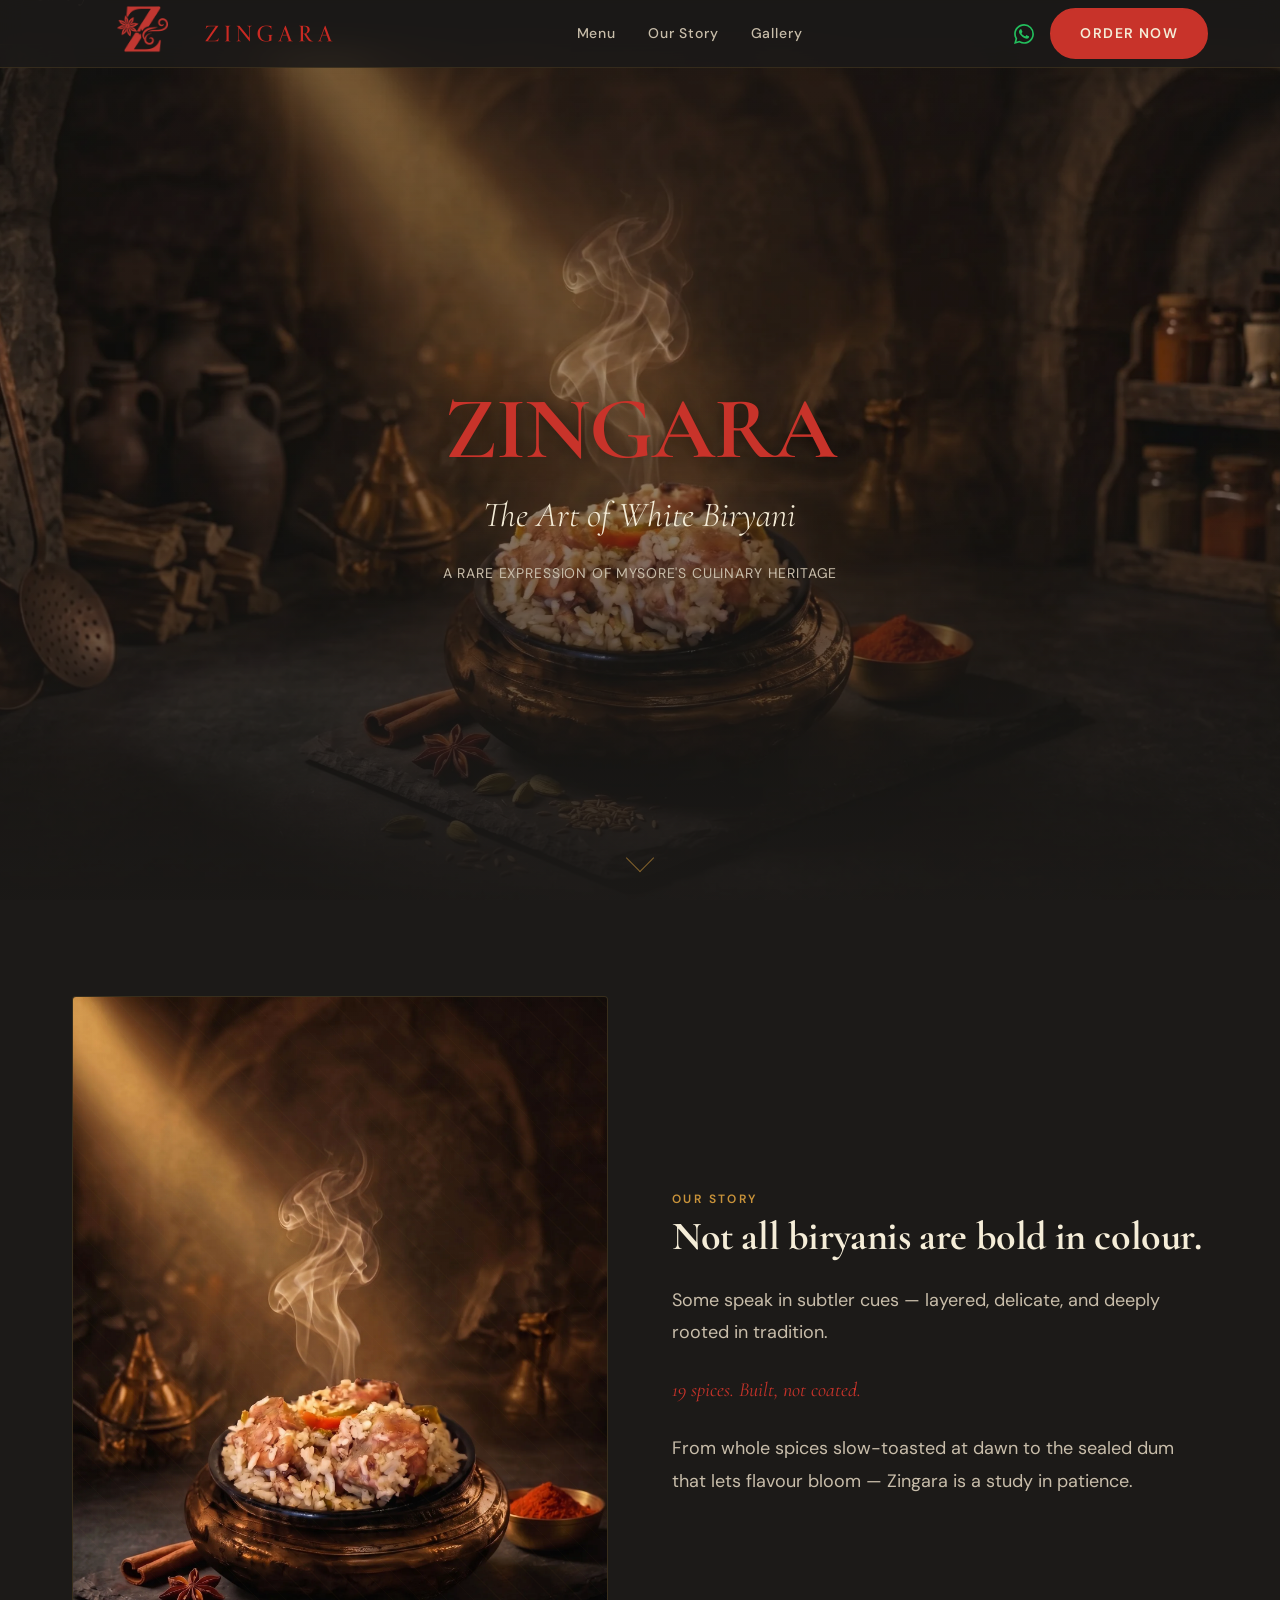
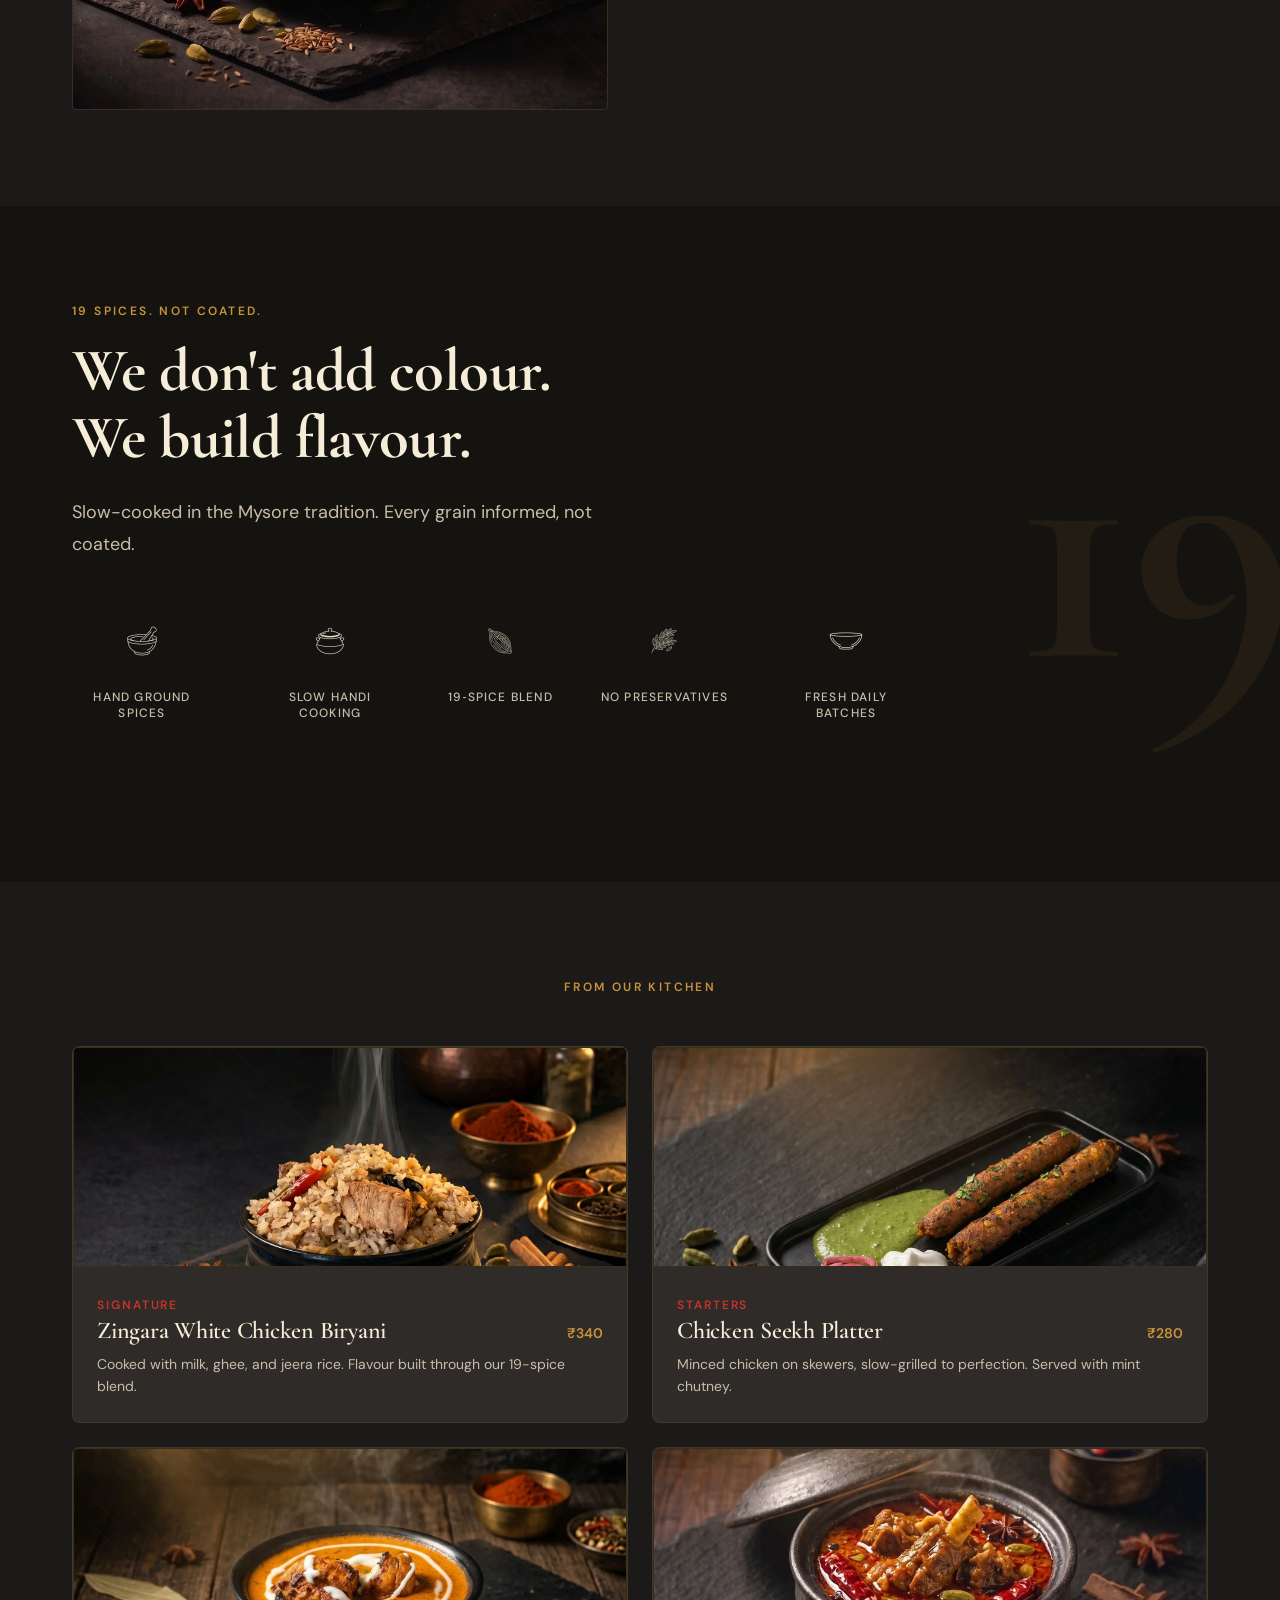
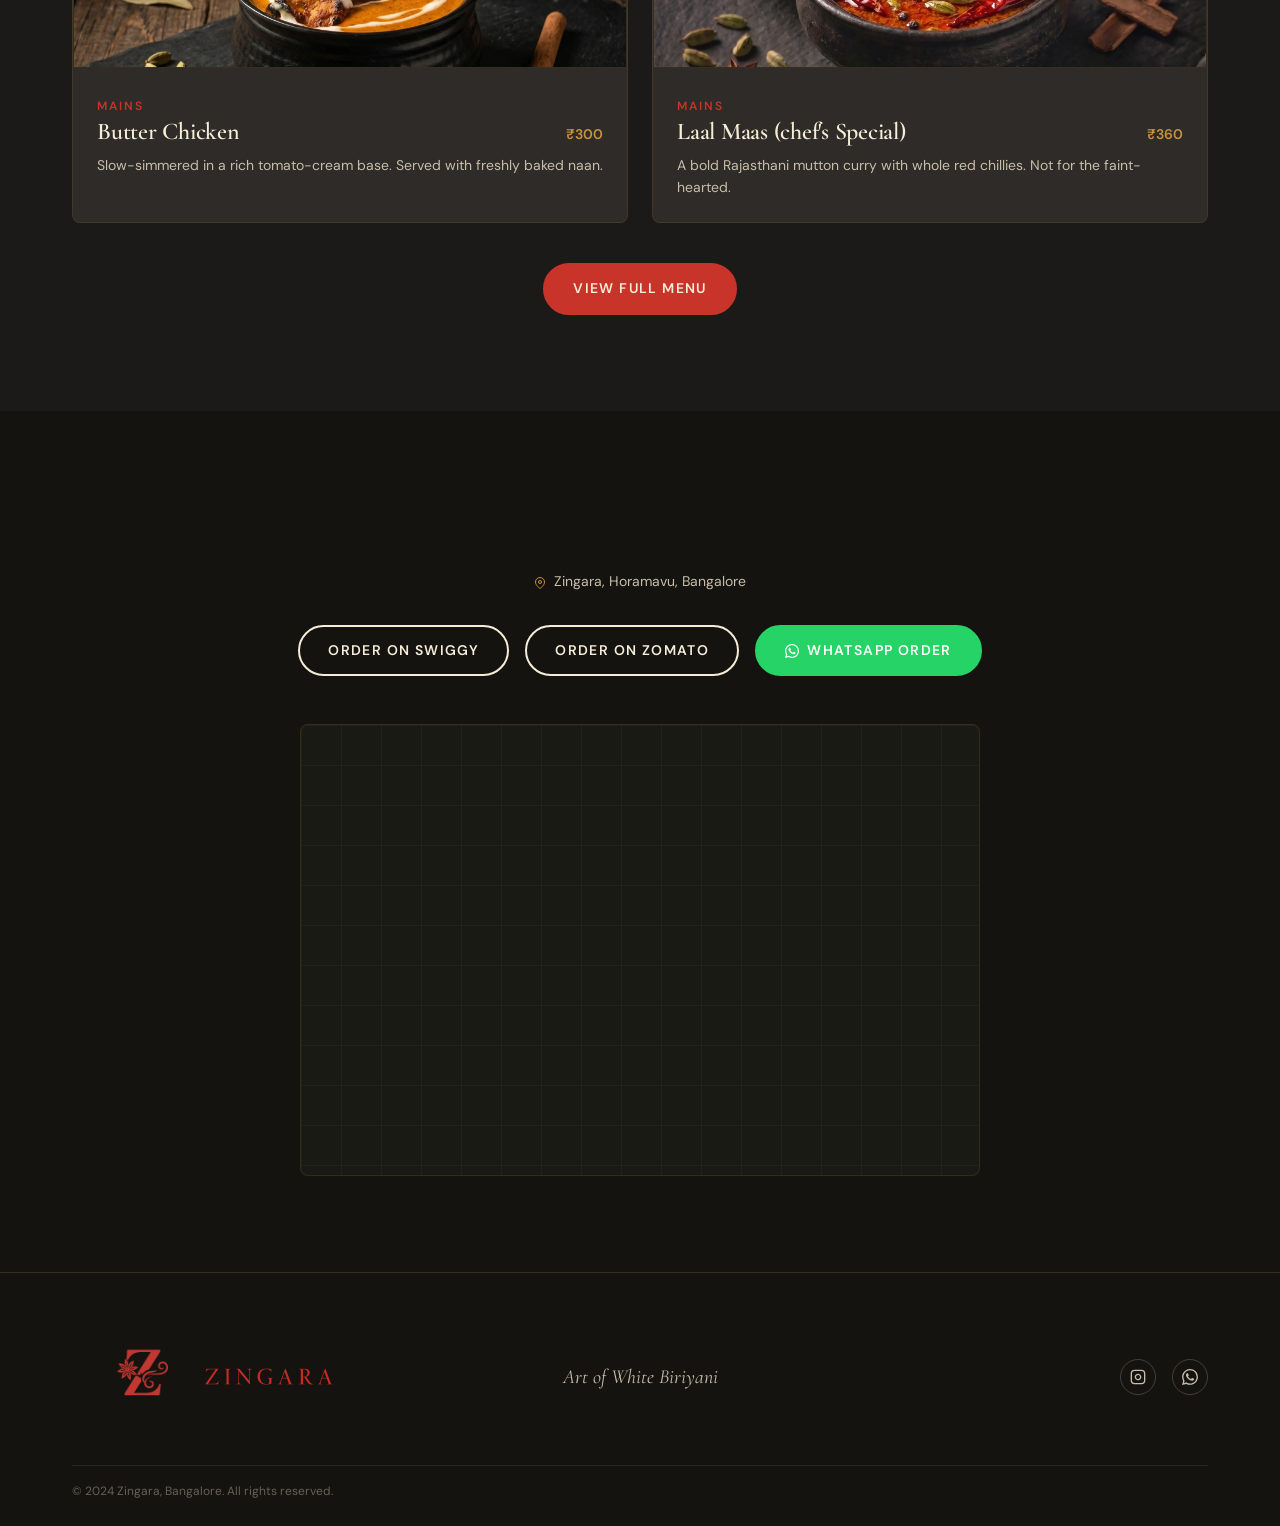
==== index.html @ dd2810e7 "Refine sharing metadata: Bengaluru location with Mysore product identity" ====
<!DOCTYPE html>
<html lang="en" prefix="og: http://ogp.me/ns#">

<head>
  <meta charset="UTF-8" />
  <meta name="viewport" content="width=device-width, initial-scale=1.0" />
  <title>Zingara — The Art of White Biryani | Mysore</title>
  <meta name="description"
    content="Zingara brings Mysore's finest white biryani to your table. Slow-cooked with 19 spices, layered with tradition. Walk in or order before it's sold out." />
  <link rel="stylesheet" href="css/styles.css" />
  
  <link rel="icon" type="image/png" href="favicon.png" />
  <link rel="apple-touch-icon" href="apple-touch-icon.png" />
  <link rel="manifest" href="site.webmanifest" />
  <link rel="canonical" href="https://zingarabiryani.in/" />
  
  <!-- Open Graph / Facebook -->
  <meta property="og:type" content="website" />
  <meta property="og:url" content="https://zingarabiryani.in/" />
  <meta property="og:title" content="Zingara — The Art of White Biryani | Bengaluru" />
  <meta property="og:description" content="Zingara brings Mysore's finest white biryani to your table. Slow-cooked with 19 spices, layered with tradition." />
  <meta property="og:image" content="https://zingarabiryani.in/images/og-sharing.jpg" />
  <meta property="og:image:width" content="1200" />
  <meta property="og:image:height" content="630" />
  <meta itemprop="image" content="https://zingarabiryani.in/images/og-sharing.jpg" />

  <!-- Twitter -->
  <meta property="twitter:card" content="summary_large_image" />
  <meta property="twitter:url" content="https://zingarabiryani.in/" />
  <meta property="twitter:title" content="Zingara — The Art of White Biryani | Bengaluru" />
  <meta property="twitter:description" content="Zingara brings Mysore's finest white biryani to your table. Slow-cooked with 19 spices, layered with tradition." />
  <meta property="twitter:image" content="https://zingarabiryani.in/images/og-sharing.jpg" />
</head>

<body>

  <!-- ============================================================ NAV (B1: Home & Order removed from links) -->
  <nav class="nav" id="nav">
    <div class="nav__inner">
      <a href="index.html" class="nav__logo">
        <img src="images/logo.webp" alt="Zingara Logo" class="nav__logo-icon" />
        <img src="images/Zingara.webp" alt="Zingara" class="nav__zingara-text-img" />
      </a>
      <ul class="nav__links">
        <li><a href="menu.html">Menu</a></li>
        <li><a href="about.html">Our Story</a></li>
        <li><a href="gallery.html">Gallery</a></li>
      </ul>
      <div class="nav__actions">
        <a href="https://wa.me/919187103005" target="_blank" rel="noopener" class="nav__wa-icon" aria-label="WhatsApp">
          <svg width="20" height="20" viewBox="0 0 24 24" fill="currentColor">
            <path
              d="M17.472 14.382c-.297-.149-1.758-.867-2.03-.967-.273-.099-.471-.148-.67.15-.197.297-.767.966-.94 1.164-.173.199-.347.223-.644.075-.297-.15-1.255-.463-2.39-1.475-.883-.788-1.48-1.761-1.653-2.059-.173-.297-.018-.458.13-.606.134-.133.298-.347.446-.52.149-.174.198-.298.298-.497.099-.198.05-.371-.025-.52-.075-.149-.669-1.612-.916-2.207-.242-.579-.487-.5-.669-.51-.173-.008-.371-.01-.57-.01-.198 0-.52.074-.792.372-.272.297-1.04 1.016-1.04 2.479 0 1.462 1.065 2.875 1.213 3.074.149.198 2.096 3.2 5.077 4.487.709.306 1.262.489 1.694.625.712.227 1.36.195 1.871.118.571-.085 1.758-.719 2.006-1.413.248-.694.248-1.289.173-1.413-.074-.124-.272-.198-.57-.347m-5.421 7.403h-.004a9.87 9.87 0 01-5.031-1.378l-.361-.214-3.741.982.998-3.648-.235-.374a9.86 9.86 0 01-1.51-5.26c.001-5.45 4.436-9.884 9.888-9.884 2.64 0 5.122 1.03 6.988 2.898a9.825 9.825 0 012.893 6.994c-.003 5.45-4.437 9.884-9.885 9.884m8.413-18.297A11.815 11.815 0 0012.05 0C5.495 0 .16 5.335.157 11.892c0 2.096.547 4.142 1.588 5.945L.057 24l6.305-1.654a11.882 11.882 0 005.683 1.448h.005c6.554 0 11.89-5.335 11.893-11.893a11.821 11.821 0 00-3.48-8.413z" />
          </svg>
        </a>
        <a href="order.html" class="btn btn--primary">Order Now</a>
      </div>
      <button class="nav__hamburger" id="hamburger" aria-label="Open menu">
        <span></span><span></span><span></span>
      </button>
    </div>
  </nav>
  <div class="nav__mobile" id="mobileMenu">
    <a href="menu.html">Menu</a>
    <a href="about.html">Our Story</a>
    <a href="gallery.html">Gallery</a>
  </div>

  <!-- ============================================================ HERO (B2: no CTA buttons — scroll arrow only) -->
  <section class="hero">
    <!-- placeholder bg -->
    <div class="hero__bg" style="background-image: url('images/i1.webp');"></div>
    <div class="hero__overlay"></div>

    <div class="hero__content" style="display:flex; flex-direction:column; align-items:center;">
      <h1 class="hero__title">ZINGARA</h1>
      <p class="hero__subtitle">The Art of White Biryani</p>
      <p class="hero__tagline">A RARE EXPRESSION OF MYSORE'S CULINARY HERITAGE</p>
    </div>

    <!-- B2: scroll indicator only, no CTA buttons -->
    <div class="hero__scroll">
      <div class="hero__scroll-arrow"></div>
    </div>
  </section>

  <!-- ============================================================ OUR STORY (B3: image LEFT, text RIGHT) -->
  <section class="section">
    <div class="container">
      <div class="story-split reveal">
        <!-- LEFT: image placeholder -->
        <div class="img-placeholder" style="min-height:480px; border-radius:4px; overflow:hidden;">
          <img src="images/i2.webp" alt="Our Story - Food Photography"
            style="width:100%; height:100%; object-fit:cover;" />
        </div>
        <!-- RIGHT: text -->
        <div class="story-text">
          <span class="label">Our Story</span>
          <h2>Not all biryanis are bold in colour.</h2>
          <p>Some speak in subtler cues — layered, delicate, and deeply rooted in tradition.</p>
          <p style="color:var(--color-red); font-family:var(--font-serif); font-style:italic; font-size:var(--fs-lg);">
            19 spices. Built, not coated.</p>
          <p>From whole spices slow-toasted at dawn to the sealed dum that lets flavour bloom — Zingara is a study in
            patience.</p>
        </div>
      </div>
    </div>
  </section>

  <!-- ============================================================ 19 SPICES / WE DON'T ADD COLOUR (B4) -->
  <section class="section section--dark" style="position:relative; overflow:hidden;">
    <!-- "19" watermark on the RIGHT -->
    <div
      style="position:absolute; right:-1rem; top:50%; transform:translateY(-50%); font-family:var(--font-serif); font-size:clamp(12rem,30vw,22rem); font-weight:700; color:rgba(201,147,58,0.07); line-height:1; pointer-events:none; user-select:none; z-index:0;">
      19</div>

    <div class="container" style="position:relative; z-index:1;">
      <div style="max-width:620px;">
        <span class="label" style="display:block; margin-bottom:var(--sp-4);">19 Spices. Not coated.</span>
        <h2 class="reveal"
          style="font-size:clamp(2rem,5vw,3.8rem); color:var(--color-cream); margin-bottom:var(--sp-6); line-height:1.1;">
          We don't add colour.<br>We build flavour.
        </h2>
        <p class="reveal"
          style="color:var(--color-cream-muted); font-size:var(--fs-md); line-height:1.8; margin-bottom:var(--sp-12); max-width:520px;">
          Slow-cooked in the Mysore tradition. Every grain informed, not coated.
        </p>
      </div>

      <!-- Icons strip (left-aligned) -->
      <div class="icon-strip reveal" style="justify-content:flex-start; padding-top:0;">
        <div class="icon-feature">
          <img src="images/icons/icon-mortar.webp" alt="Hand ground spices" class="icon-feature__img" />
          <span class="icon-feature__label">Hand Ground Spices</span>
        </div>
        <div class="icon-feature">
          <img src="images/icons/icon-handi.webp" alt="Slow cooked" class="icon-feature__img" />
          <span class="icon-feature__label">Slow Handi Cooking</span>
        </div>
        <div class="icon-feature">
          <img src="images/icons/icon-elaichi.webp" alt="19 Spice Blend" class="icon-feature__img" />
          <span class="icon-feature__label">19‑Spice Blend</span>
        </div>
        <div class="icon-feature">
          <img src="images/icons/icon-branch.webp" alt="No preservatives" class="icon-feature__img" />
          <span class="icon-feature__label">No Preservatives</span>
        </div>
        <div class="icon-feature">
          <img src="images/icons/icon-bowl.webp" alt="Fresh daily" class="icon-feature__img" />
          <span class="icon-feature__label">Fresh Daily Batches</span>
        </div>
      </div>
    </div>
  </section>

  <!-- ============================================================ FROM OUR KITCHEN -->
  <section class="section">
    <div class="container">
      <div class="section-header">
        <span class="label">From Our Kitchen</span>
      </div>

      <div class="grid-2 reveal" style="gap:var(--sp-6);">
        <!-- Card 1 -->
        <div class="card">
          <div class="img-placeholder" style="height:220px; min-height:unset; overflow:hidden;">
            <img src="images/i3.webp" alt="Zingara White Chicken Biryani"
              style="width:100%; height:100%; object-fit:cover;" />
          </div>
          <div class="card__body">
            <span class="card__label">Signature</span>
            <div style="display:flex; justify-content:space-between; align-items:baseline;">
              <h5 class="card__title">Zingara White Chicken Biryani</h5>
              <span class="card__price">₹340</span>
            </div>
            <p class="card__desc">Cooked with milk, ghee, and jeera rice. Flavour built through our 19-spice blend.</p>
          </div>
        </div>
        <!-- Card 2 -->
        <div class="card">
          <div class="img-placeholder" style="height:220px; min-height:unset; overflow:hidden;">
            <img src="images/i4.webp" alt="Chicken Seekh Platter" style="width:100%; height:100%; object-fit:cover;" />
          </div>
          <div class="card__body">
            <span class="card__label">Starters</span>
            <div style="display:flex; justify-content:space-between; align-items:baseline;">
              <h5 class="card__title">Chicken Seekh Platter</h5>
              <span class="card__price">₹280</span>
            </div>
            <p class="card__desc">Minced chicken on skewers, slow-grilled to perfection. Served with mint chutney.</p>
          </div>
        </div>
        <!-- Card 3 -->
        <div class="card">
          <div class="img-placeholder" style="height:220px; min-height:unset; overflow:hidden;">
            <img src="images/i5.webp" alt="Butter Chicken" style="width:100%; height:100%; object-fit:cover;" />
          </div>
          <div class="card__body">
            <span class="card__label">Mains</span>
            <div style="display:flex; justify-content:space-between; align-items:baseline;">
              <h5 class="card__title">Butter Chicken</h5>
              <span class="card__price">₹300</span>
            </div>
            <p class="card__desc">Slow-simmered in a rich tomato-cream base. Served with freshly baked naan.</p>
          </div>
        </div>
        <!-- Card 4 -->
        <div class="card">
          <div class="img-placeholder" style="height:220px; min-height:unset; overflow:hidden;">
            <img src="images/i6.webp" alt="Laal Maas (chef's Special)"
              style="width:100%; height:100%; object-fit:cover;" />
          </div>
          <div class="card__body">
            <span class="card__label">Mains</span>
            <div style="display:flex; justify-content:space-between; align-items:baseline;">
              <h5 class="card__title">Laal Maas (chef's Special)</h5>
              <span class="card__price">₹360</span>
            </div>
            <p class="card__desc">A bold Rajasthani mutton curry with whole red chillies. Not for the faint-hearted.</p>
          </div>
        </div>
      </div>

      <div style="text-align:center; margin-top:var(--sp-10);">
        <a href="menu.html" class="btn btn--primary">View Full Menu</a>
      </div>
    </div>
  </section>

  <!-- ============================================================ WALK IN CTA + MAP (B5: merged into one section) -->
  <section class="section section--dark" style="text-align:center;">
    <div class="container">
      <h2 class="reveal"
        style="font-family:var(--font-serif); font-size:clamp(1.6rem,4vw,2.8rem); font-weight:700; color:var(--color-cream); margin-bottom:var(--sp-3);">
        Walk in early or order before it's sold out.
      </h2>
      <p style="font-size:var(--fs-sm); color:var(--color-cream-muted); margin-bottom:var(--sp-8);">
        <svg width="12" height="12" viewBox="0 0 24 24" fill="none" stroke="currentColor" stroke-width="2"
          style="vertical-align:middle; margin-right:4px; color:var(--color-gold);">
          <path d="M21 10c0 7-9 13-9 13s-9-6-9-13a9 9 0 0118 0z" />
          <circle cx="12" cy="10" r="3" />
        </svg>
        <a href="https://maps.app.goo.gl/3eSJgFeEDWq7ZuWv6" target="_blank" rel="noopener" style="color:inherit; text-decoration:none;">Zingara, Horamavu, Bangalore</a>
      </p>

      <!-- 3 order buttons -->
      <div style="display:flex; justify-content:center; gap:var(--sp-4); flex-wrap:wrap; margin-bottom:var(--sp-12);">
        <a href="https://www.swiggy.com" target="_blank" rel="noopener" class="btn btn--outline">Order on Swiggy</a>
        <a href="https://www.zomato.com" target="_blank" rel="noopener" class="btn btn--outline">Order on Zomato</a>
        <a href="https://wa.me/919187103005" target="_blank" rel="noopener" class="btn btn--whatsapp">
          <svg width="14" height="14" viewBox="0 0 24 24" fill="currentColor">
            <path
              d="M17.472 14.382c-.297-.149-1.758-.867-2.03-.967-.273-.099-.471-.148-.67.15-.197.297-.767.966-.94 1.164-.173.199-.347.223-.644.075-.297-.15-1.255-.463-2.39-1.475-.883-.788-1.48-1.761-1.653-2.059-.173-.297-.018-.458.13-.606.134-.133.298-.347.446-.52.149-.174.198-.298.298-.497.099-.198.05-.371-.025-.52-.075-.149-.669-1.612-.916-2.207-.242-.579-.487-.5-.669-.51-.173-.008-.371-.01-.57-.01-.198 0-.52.074-.792.372-.272.297-1.04 1.016-1.04 2.479 0 1.462 1.065 2.875 1.213 3.074.149.198 2.096 3.2 5.077 4.487.709.306 1.262.489 1.694.625.712.227 1.36.195 1.871.118.571-.085 1.758-.719 2.006-1.413.248-.694.248-1.289.173-1.413-.074-.124-.272-.198-.57-.347m-5.421 7.403h-.004a9.87 9.87 0 01-5.031-1.378l-.361-.214-3.741.982.998-3.648-.235-.374a9.86 9.86 0 01-1.51-5.26c.001-5.45 4.436-9.884 9.888-9.884 2.64 0 5.122 1.03 6.988 2.898a9.825 9.825 0 012.893 6.994c-.003 5.45-4.437 9.884-9.885 9.884m8.413-18.297A11.815 11.815 0 0012.05 0C5.495 0 .16 5.335.157 11.892c0 2.096.547 4.142 1.588 5.945L.057 24l6.305-1.654a11.882 11.882 0 005.683 1.448h.005c6.554 0 11.89-5.335 11.893-11.893a11.821 11.821 0 00-3.48-8.413z" />
          </svg>
          WhatsApp Order
        </a>
      </div>

      <div class="map-ph reveal" style="max-width:680px; margin-inline:auto; min-height:450px; overflow:hidden;">
        <iframe src="https://www.google.com/maps/embed?pb=!1m14!1m8!1m3!1d15548.814031542144!2d77.6703877!3d13.0227087!3m2!1i1024!2i768!4f13.1!3m3!1m2!1s0x3bae11632ad1b0df%3A0xc91356e6e12ddb36!2sZINGARA%20RESTAURANT!5e0!3m2!1sen!2sin!4v1777971311608!5m2!1sen!2sin" width="100%" height="450" style="border:0;" allowfullscreen="" loading="lazy" referrerpolicy="no-referrer-when-downgrade"></iframe>
      </div>
    </div>
  </section>

  <!-- ============================================================ FOOTER (B6: simple 2-row) -->
  <footer class="footer" style="padding-block:var(--sp-10) var(--sp-6);">
    <div class="container">
      <div
        style="display:flex; justify-content:space-between; align-items:center; margin-bottom:var(--sp-6); flex-wrap:wrap; gap:var(--sp-4);">
        <div style="flex: 1;">
          <div style="display: flex; align-items: center; gap: 0;">
            <img src="images/logo.webp" alt="Zingara Logo" style="height: 5.5rem; width: auto;" />
            <img src="images/Zingara.webp" alt="Zingara" class="footer__zingara-text-img" />
          </div>
        </div>

        <div style="flex: 1; text-align: center;">
          <p
            style="margin-bottom:0; font-family:var(--font-serif); font-style:italic; font-size:var(--fs-lg); color:var(--color-cream-muted);">
            Art of White Biriyani</p>
        </div>

        <div style="flex: 1; display: flex; justify-content: flex-end;">
          <div class="footer__social">
            <a href="https://instagram.com/zingara_biryani" target="_blank" rel="noopener" aria-label="Instagram">
              <svg width="16" height="16" viewBox="0 0 24 24" fill="none" stroke="currentColor" stroke-width="2">
                <rect x="2" y="2" width="20" height="20" rx="5" ry="5" />
                <path d="M16 11.37A4 4 0 1112.63 8 4 4 0 0116 11.37z" />
                <line x1="17.5" y1="6.5" x2="17.51" y2="6.5" />
              </svg>
            </a>
            <a href="https://wa.me/919187103005" target="_blank" rel="noopener" aria-label="WhatsApp">
              <svg width="16" height="16" viewBox="0 0 24 24" fill="currentColor">
                <path
                  d="M17.472 14.382c-.297-.149-1.758-.867-2.03-.967-.273-.099-.471-.148-.67.15-.197.297-.767.966-.94 1.164-.173.199-.347.223-.644.075-.297-.15-1.255-.463-2.39-1.475-.883-.788-1.48-1.761-1.653-2.059-.173-.297-.018-.458.13-.606.134-.133.298-.347.446-.52.149-.174.198-.298.298-.497.099-.198.05-.371-.025-.52-.075-.149-.669-1.612-.916-2.207-.242-.579-.487-.5-.669-.51-.173-.008-.371-.01-.57-.01-.198 0-.52.074-.792.372-.272.297-1.04 1.016-1.04 2.479 0 1.462 1.065 2.875 1.213 3.074.149.198 2.096 3.2 5.077 4.487.709.306 1.262.489 1.694.625.712.227 1.36.195 1.871.118.571-.085 1.758-.719 2.006-1.413.248-.694.248-1.289.173-1.413-.074-.124-.272-.198-.57-.347m-5.421 7.403h-.004a9.87 9.87 0 01-5.031-1.378l-.361-.214-3.741.982.998-3.648-.235-.374a9.86 9.86 0 01-1.51-5.26c.001-5.45 4.436-9.884 9.888-9.884 2.64 0 5.122 1.03 6.988 2.898a9.825 9.825 0 012.893 6.994c-.003 5.45-4.437 9.884-9.885 9.884m8.413-18.297A11.815 11.815 0 0012.05 0C5.495 0 .16 5.335.157 11.892c0 2.096.547 4.142 1.588 5.945L.057 24l6.305-1.654a11.882 11.882 0 005.683 1.448h.005c6.554 0 11.89-5.335 11.893-11.893a11.821 11.821 0 00-3.48-8.413z" />
              </svg>
            </a>
          </div>
        </div>
      </div>
      <div
        style="border-top:1px solid rgba(245,237,216,0.08); padding-top:var(--sp-4); font-size:var(--fs-xs); color:rgba(200,189,170,0.45);">
        © 2024 Zingara, Bangalore. All rights reserved.
      </div>
    </div>
  </footer>

  <script src="js/main.js"></script>
</body>

</html>
---- css/styles.css ----
/* ============================================================
   ZINGARA — Design System CSS
   Brand: Dark Luxurious Restaurant | Mysore White Biryani
   Palette: Charcoal #1C1A18 | True Red #C8332A | Cream #F5EDD8 | Burnished Gold #C9933A
   Typography: Cormorant Garamond (headings) + DM Sans (body/UI)
   ============================================================ */

/* ---------- GOOGLE FONTS ---------- */
@import url('https://fonts.googleapis.com/css2?family=Cormorant+Garamond:ital,wght@0,300;0,400;0,500;0,600;0,700;1,300;1,400;1,600;1,700&family=DM+Sans:ital,opsz,wght@0,9..40,300;0,9..40,400;0,9..40,500;0,9..40,600;0,9..40,700;1,9..40,300;1,9..40,400&display=swap');

/* ---------- CSS CUSTOM PROPERTIES ---------- */
:root {
  /* Colors */
  --color-charcoal: #1C1A18;
  --color-charcoal-light: #242220;
  --color-charcoal-mid: #2E2B28;
  --color-charcoal-dark: #151310;
  --color-red: #C8332A;
  --color-red-dark: #9F2721;
  --color-red-light: #D9453C;
  --color-cream: #F5EDD8;
  --color-cream-light: #FFFBF0;
  --color-cream-muted: #C8BDAA;
  --color-gold: #C9933A;
  --color-gold-light: #E4B05A;
  --color-gold-dark: #9F7422;

  /* Typography */
  --font-serif: 'Cormorant Garamond', 'Georgia', serif;
  --font-sans: 'DM Sans', 'Helvetica Neue', sans-serif;

  /* Font Sizes — fluid scale */
  --fs-xs: 0.75rem;
  /* 12px */
  --fs-sm: 0.875rem;
  /* 14px */
  --fs-base: 1rem;
  /* 16px */
  --fs-md: 1.125rem;
  /* 18px */
  --fs-lg: 1.25rem;
  /* 20px */
  --fs-xl: 1.5rem;
  /* 24px */
  --fs-2xl: 2rem;
  /* 32px */
  --fs-3xl: 2.5rem;
  /* 40px */
  --fs-4xl: 3.25rem;
  /* 52px */
  --fs-5xl: 4.5rem;
  /* 72px */
  --fs-hero: clamp(2.8rem, 7vw, 5.5rem);

  /* Spacing */
  --sp-1: 0.25rem;
  --sp-2: 0.5rem;
  --sp-3: 0.75rem;
  --sp-4: 1rem;
  --sp-6: 1.5rem;
  --sp-8: 2rem;
  --sp-10: 2.5rem;
  --sp-12: 3rem;
  --sp-16: 4rem;
  --sp-20: 5rem;
  --sp-24: 6rem;
  --sp-32: 8rem;

  /* Layout */
  --max-width: 1200px;
  --nav-height: 68px;

  /* Borders & Radii */
  --radius-sm: 4px;
  --radius-md: 8px;
  --radius-pill: 999px;

  /* Transitions */
  --transition: 0.25s ease;
  --transition-slow: 0.45s ease;

  /* Shadows */
  --shadow-card: 0 4px 24px rgba(0, 0, 0, 0.45);
  --shadow-glow-red: 0 0 32px rgba(200, 51, 42, 0.25);
}

/* ---------- RESET & BASE ---------- */
*,
*::before,
*::after {
  box-sizing: border-box;
  margin: 0;
  padding: 0;
}

html {
  scroll-behavior: smooth;
  font-size: 16px;
}

body {
  background-color: var(--color-charcoal);
  color: var(--color-cream);
  font-family: var(--font-sans);
  font-size: var(--fs-base);
  font-weight: 400;
  line-height: 1.65;
  -webkit-font-smoothing: antialiased;
  -moz-osx-font-smoothing: grayscale;
  overflow-x: hidden;
}

img {
  display: block;
  max-width: 100%;
  height: auto;
}

a {
  color: inherit;
  text-decoration: none;
  transition: color var(--transition);
}

ul,
ol {
  list-style: none;
}

button {
  font-family: var(--font-sans);
  cursor: pointer;
  border: none;
  background: none;
}

/* ---------- TYPOGRAPHY ---------- */
h1,
h2,
h3,
h4,
h5,
h6 {
  font-family: var(--font-serif);
  font-weight: 700;
  line-height: 1.15;
  letter-spacing: -0.01em;
}

h1 {
  font-size: var(--fs-hero);
}

h2 {
  font-size: var(--fs-4xl);
}

h3 {
  font-size: var(--fs-3xl);
}

h4 {
  font-size: var(--fs-2xl);
}

h5 {
  font-size: var(--fs-xl);
}

h6 {
  font-size: var(--fs-lg);
}

p {
  margin-bottom: var(--sp-4);
}

p:last-child {
  margin-bottom: 0;
}

.text-red {
  color: var(--color-red);
}

.text-gold {
  color: var(--color-gold);
}

.text-cream {
  color: var(--color-cream);
}

.text-muted {
  color: var(--color-cream-muted);
}

.text-center {
  text-align: center;
}

.text-upper {
  text-transform: uppercase;
  letter-spacing: 0.18em;
}

.text-italic {
  font-style: italic;
}

.label {
  font-family: var(--font-sans);
  font-size: var(--fs-xs);
  font-weight: 600;
  text-transform: uppercase;
  letter-spacing: 0.2em;
  color: var(--color-gold);
}

/* ---------- LAYOUT UTILITIES ---------- */
.container {
  width: 100%;
  max-width: var(--max-width);
  margin-inline: auto;
  padding-inline: var(--sp-8);
}

.container--narrow {
  max-width: 760px;
}

.section {
  padding-block: var(--sp-24);
}

.section--dark {
  background-color: var(--color-charcoal-dark);
}

.section--mid {
  background-color: var(--color-charcoal-mid);
}

.section--cream {
  background-color: var(--color-cream);
  color: var(--color-charcoal);
}

/* ---------- DIVIDERS ---------- */
.divider {
  display: flex;
  align-items: center;
  gap: var(--sp-4);
  margin-block: var(--sp-8);
}

.divider::before,
.divider::after {
  content: '';
  flex: 1;
  height: 1px;
  background: linear-gradient(to right, transparent, var(--color-gold), transparent);
  opacity: 0.5;
}

.divider__icon {
  width: 20px;
  height: 20px;
  opacity: 0.8;
  filter: brightness(1.2);
}

.gold-line {
  width: 60px;
  height: 1px;
  background: var(--color-gold);
  margin-inline: auto;
  margin-block: var(--sp-6);
  opacity: 0.7;
}

.section-header {
  text-align: center;
  margin-bottom: var(--sp-12);
}

.section-header .label {
  display: block;
  margin-bottom: var(--sp-3);
}

.section-header h2 {
  color: var(--color-cream);
  margin-bottom: var(--sp-4);
}

/* ---------- BUTTONS ---------- */
.btn {
  display: inline-flex;
  align-items: center;
  gap: var(--sp-2);
  font-family: var(--font-sans);
  font-size: var(--fs-sm);
  font-weight: 600;
  letter-spacing: 0.1em;
  text-transform: uppercase;
  padding: 0.75rem 1.75rem;
  border-radius: var(--radius-pill);
  border: 2px solid transparent;
  transition: all var(--transition);
  white-space: nowrap;
}

.btn--primary {
  background: var(--color-red);
  color: var(--color-cream);
  border-color: var(--color-red);
}

.btn--primary:hover {
  background: var(--color-red-dark);
  border-color: var(--color-red-dark);
  box-shadow: var(--shadow-glow-red);
  transform: translateY(-1px);
}

.btn--outline {
  background: transparent;
  color: var(--color-cream);
  border-color: var(--color-cream);
}

.btn--outline:hover {
  background: var(--color-cream);
  color: var(--color-charcoal);
}

.btn--gold {
  background: transparent;
  color: var(--color-gold);
  border-color: var(--color-gold);
}

.btn--gold:hover {
  background: var(--color-gold);
  color: var(--color-charcoal);
}

.btn--ghost {
  background: rgba(255, 255, 255, 0.08);
  color: var(--color-cream);
  border-color: rgba(255, 255, 255, 0.2);
}

.btn--ghost:hover {
  background: rgba(255, 255, 255, 0.15);
}

.btn--whatsapp {
  background: #25D366;
  color: #fff;
  border-color: #25D366;
}

.btn--whatsapp:hover {
  background: #1DAA55;
  border-color: #1DAA55;
}

/* ---------- NAVIGATION ---------- */
.nav {
  position: fixed;
  top: 0;
  left: 0;
  right: 0;
  z-index: 100;
  height: var(--nav-height);
  display: flex;
  align-items: center;
  background: rgba(28, 26, 24, 0.88);
  backdrop-filter: blur(12px);
  -webkit-backdrop-filter: blur(12px);
  border-bottom: 1px solid rgba(201, 147, 58, 0.15);
  transition: background var(--transition-slow);
}

.nav.scrolled {
  background: rgba(21, 19, 16, 0.97);
  border-bottom-color: rgba(201, 147, 58, 0.3);
}

.nav__inner {
  display: flex;
  align-items: center;
  justify-content: space-between;
  width: 100%;
  max-width: var(--max-width);
  margin-inline: auto;
  padding-inline: var(--sp-8);
}

.nav__logo {
  display: flex;
  align-items: center;
  gap: 0;
}

.nav__logo-icon {
  width: auto;
  height: 5.5rem;
  object-fit: contain;
}

.nav__logo-text {
  font-family: var(--font-serif);
  font-size: 1.35rem;
  font-weight: 700;
  letter-spacing: 0.22em;
  text-transform: uppercase;
  color: var(--color-red) !important;
  line-height: 1;
}

.nav__zingara-text-img {
  height: 8rem;
  width: auto;
  object-fit: contain;
  margin-left: -2.5rem;
}

.hero__zingara-text-img {
  height: 1em;
  width: auto;
  object-fit: contain;
}

.footer__zingara-text-img {
  height: 8rem;
  width: auto;
  object-fit: contain;
  margin-bottom: 0;
  margin-left: -2.5rem;
}

.nav__logo-text span {
  color: var(--color-red);
}

.nav__links {
  display: flex;
  align-items: center;
  gap: var(--sp-8);
}

.nav__links a {
  font-family: var(--font-sans);
  font-size: var(--fs-sm);
  font-weight: 500;
  letter-spacing: 0.06em;
  color: var(--color-cream-muted);
  transition: color var(--transition);
  position: relative;
}

.nav__links a::after {
  content: '';
  position: absolute;
  bottom: -4px;
  left: 0;
  width: 0;
  height: 1px;
  background: var(--color-red);
  transition: width var(--transition);
}

.nav__links a:hover,
.nav__links a.active {
  color: var(--color-cream);
}

.nav__links a:hover::after,
.nav__links a.active::after {
  width: 100%;
}

.nav__actions {
  display: flex;
  align-items: center;
  gap: var(--sp-4);
}

.nav__wa-icon {
  color: #25D366;
  font-size: 1.2rem;
  display: flex;
  align-items: center;
  opacity: 0.9;
}

.nav__wa-icon:hover {
  opacity: 1;
}

.nav__hamburger {
  display: none;
  flex-direction: column;
  gap: 5px;
  padding: var(--sp-2);
  cursor: pointer;
}

.nav__hamburger span {
  display: block;
  width: 24px;
  height: 2px;
  background: var(--color-cream);
  border-radius: 2px;
  transition: all var(--transition);
}

.nav__hamburger.open span:nth-child(1) {
  transform: translateY(7px) rotate(45deg);
}

.nav__hamburger.open span:nth-child(2) {
  opacity: 0;
}

.nav__hamburger.open span:nth-child(3) {
  transform: translateY(-7px) rotate(-45deg);
}

/* Mobile menu */
.nav__mobile {
  position: fixed;
  top: var(--nav-height);
  left: 0;
  right: 0;
  background: var(--color-charcoal-dark);
  border-bottom: 1px solid rgba(201, 147, 58, 0.2);
  padding: var(--sp-6) var(--sp-8);
  display: flex;
  flex-direction: column;
  gap: var(--sp-4);
  transform: translateY(-110%);
  transition: transform var(--transition-slow);
  z-index: 99;
}

.nav__mobile.open {
  transform: translateY(0);
}

.nav__mobile a {
  font-size: var(--fs-lg);
  font-family: var(--font-serif);
  color: var(--color-cream);
  padding-block: var(--sp-2);
  border-bottom: 1px solid rgba(245, 237, 216, 0.08);
}

/* ---------- HERO (shared) ---------- */
.hero {
  position: relative;
  min-height: 100vh;
  display: flex;
  flex-direction: column;
  align-items: center;
  justify-content: center;
  text-align: center;
  overflow: hidden;
  padding-top: var(--nav-height);
}

.hero__bg {
  position: absolute;
  inset: 0;
  background-size: cover;
  background-position: center;
  background-repeat: no-repeat;
  z-index: 0;
  animation: hero-zoom-out 2.5s cubic-bezier(0.16, 1, 0.3, 1) forwards;
}

@keyframes hero-zoom-out {
  from {
    transform: scale(1.18);
    opacity: 0.5;
  }

  to {
    transform: scale(1);
    opacity: 1;
  }
}

@media (max-width: 768px) {
  .hero__bg {
    background-position: center 35%;
    /* Optimizing vertical center for mobile screens */
  }
}

.hero__overlay {
  position: absolute;
  inset: 0;
  background: linear-gradient(to bottom,
      rgba(28, 26, 24, 0.55) 0%,
      rgba(28, 26, 24, 0.35) 40%,
      rgba(28, 26, 24, 0.72) 80%,
      rgba(28, 26, 24, 0.95) 100%);
  z-index: 1;
}

.hero__content {
  position: relative;
  z-index: 2;
  max-width: 820px;
  padding-inline: var(--sp-8);
}

.hero__eyebrow {
  display: inline-block;
  font-family: var(--font-sans);
  font-size: var(--fs-xs);
  font-weight: 600;
  letter-spacing: 0.25em;
  text-transform: uppercase;
  color: var(--color-gold);
  margin-bottom: var(--sp-6);
  border: 1px solid rgba(201, 147, 58, 0.35);
  padding: 0.4em 1.2em;
  border-radius: var(--radius-pill);
}

.hero__title {
  font-family: var(--font-serif);
  font-size: var(--fs-hero);
  font-weight: 700;
  color: var(--color-red);
  line-height: 1.05;
  margin-bottom: var(--sp-4);
  text-shadow: 0 2px 20px rgba(0, 0, 0, 0.5);
}

.hero__subtitle {
  font-family: var(--font-serif);
  font-size: clamp(1.4rem, 3.5vw, 2.2rem);
  font-weight: 300;
  font-style: italic;
  color: var(--color-cream);
  margin-bottom: var(--sp-6);
  line-height: 1.3;
}

.hero__tagline {
  font-family: var(--font-sans);
  font-size: var(--fs-sm);
  color: var(--color-cream-muted);
  letter-spacing: 0.06em;
  margin-bottom: var(--sp-10);
}

.hero__cta-group {
  display: flex;
  gap: var(--sp-4);
  justify-content: center;
  flex-wrap: wrap;
}

.hero__scroll {
  position: absolute;
  bottom: var(--sp-8);
  left: 50%;
  transform: translateX(-50%);
  z-index: 2;
  display: flex;
  flex-direction: column;
  align-items: center;
  gap: var(--sp-2);
  color: var(--color-cream-muted);
  font-size: var(--fs-xs);
  letter-spacing: 0.15em;
  text-transform: uppercase;
  animation: bounce 2s infinite;
}

.hero__scroll-arrow {
  width: 20px;
  height: 20px;
  border-right: 1px solid var(--color-gold);
  border-bottom: 1px solid var(--color-gold);
  transform: rotate(45deg);
  opacity: 0.6;
}

@keyframes bounce {

  0%,
  100% {
    transform: translateX(-50%) translateY(0);
  }

  50% {
    transform: translateX(-50%) translateY(8px);
  }
}

/* ---------- CARDS ---------- */
.card {
  background: var(--color-charcoal-mid);
  border: 1px solid rgba(201, 147, 58, 0.12);
  border-radius: var(--radius-md);
  overflow: hidden;
  transition: all var(--transition-slow);
}

.card:hover {
  border-color: rgba(201, 147, 58, 0.3);
  box-shadow: var(--shadow-card);
  transform: translateY(-3px);
}

.card__img {
  width: 100%;
  aspect-ratio: 4/3;
  object-fit: cover;
}

.card__body {
  padding: var(--sp-6);
}

.card__label {
  font-family: var(--font-sans);
  font-size: var(--fs-xs);
  font-weight: 600;
  letter-spacing: 0.16em;
  text-transform: uppercase;
  color: var(--color-red);
  margin-bottom: var(--sp-2);
}

.card__title {
  font-family: var(--font-serif);
  font-size: var(--fs-xl);
  font-weight: 600;
  color: var(--color-cream);
  margin-bottom: var(--sp-2);
}

.card__price {
  font-family: var(--font-sans);
  font-size: var(--fs-sm);
  font-weight: 600;
  color: var(--color-gold);
  float: right;
}

.card__desc {
  font-size: var(--fs-sm);
  color: var(--color-cream-muted);
  line-height: 1.6;
}

/* ---------- GRIDS ---------- */
.grid-2 {
  display: grid;
  grid-template-columns: repeat(2, 1fr);
  gap: var(--sp-8);
}

.grid-3 {
  display: grid;
  grid-template-columns: repeat(3, 1fr);
  gap: var(--sp-8);
}

.grid-4 {
  display: grid;
  grid-template-columns: repeat(4, 1fr);
  gap: var(--sp-6);
}

/* ---------- MENU ITEMS (inline) ---------- */
.menu-item {
  display: flex;
  justify-content: space-between;
  align-items: baseline;
  padding-block: var(--sp-4);
  border-bottom: 1px solid rgba(245, 237, 216, 0.08);
  gap: var(--sp-4);
}

.menu-item:last-child {
  border-bottom: none;
}

.menu-item__info {
  flex: 1;
}

.menu-item__name {
  font-family: var(--font-serif);
  font-size: var(--fs-lg);
  font-weight: 600;
  color: var(--color-cream);
  display: block;
  margin-bottom: var(--sp-1);
}

.menu-item__desc {
  font-size: var(--fs-sm);
  color: var(--color-cream-muted);
  line-height: 1.5;
}

.menu-item__price {
  font-family: var(--font-sans);
  font-size: var(--fs-md);
  font-weight: 600;
  color: var(--color-gold);
  flex-shrink: 0;
}

.menu-subsection {
  margin-top: var(--sp-12);
  margin-bottom: var(--sp-6);
}

/* ---------- MENU CATEGORY HEADER ---------- */
.menu-category {
  margin-bottom: var(--sp-12);
}

.menu-category__header {
  display: flex;
  align-items: center;
  gap: var(--sp-4);
  margin-bottom: var(--sp-6);
}

.menu-category__header::before,
.menu-category__header::after {
  content: '';
  flex: 1;
  height: 1px;
  background: rgba(201, 147, 58, 0.3);
}

.menu-category__title {
  font-family: var(--font-sans);
  font-size: var(--fs-xs);
  font-weight: 700;
  letter-spacing: 0.22em;
  text-transform: uppercase;
  color: var(--color-gold);
  white-space: nowrap;
}

/* ---------- TABS ---------- */
.tabs {
  display: flex;
  gap: var(--sp-2);
  flex-wrap: nowrap;
  justify-content: flex-start;
  margin-bottom: var(--sp-12);
  overflow-x: auto;
  -webkit-overflow-scrolling: touch;
  scrollbar-width: none;
  -ms-overflow-style: none;
  padding-bottom: 8px;
}

@media (min-width: 1024px) {
  .tabs {
    scrollbar-width: thin;
    scrollbar-color: var(--color-gold) transparent;
  }
}

.tabs::-webkit-scrollbar {
  display: none;
}

@media (min-width: 1024px) {
  .tabs::-webkit-scrollbar {
    display: block;
    height: 4px;
  }
  .tabs::-webkit-scrollbar-track {
    background: rgba(255, 255, 255, 0.05);
  }
  .tabs::-webkit-scrollbar-thumb {
    background: var(--color-gold);
    border-radius: 4px;
  }
}

.tab-btn {
  font-family: var(--font-sans);
  font-size: var(--fs-sm);
  font-weight: 500;
  letter-spacing: 0.08em;
  padding: 0.5rem 1.25rem;
  border-radius: var(--radius-pill);
  border: 1px solid rgba(245, 237, 216, 0.2);
  color: var(--color-cream-muted);
  background: transparent;
  cursor: pointer;
  transition: all var(--transition);
}

.tab-btn:hover {
  border-color: rgba(245, 237, 216, 0.5);
  color: var(--color-cream);
}

.tab-btn.active {
  background: var(--color-red);
  border-color: var(--color-red);
  color: var(--color-cream);
}

.tab-panel {
  display: none;
}

.tab-panel.active {
  display: block;
}

/* ---------- GALLERY GRID ---------- */
.gallery-grid {
  display: grid;
  grid-template-columns: repeat(3, 1fr);
  grid-auto-rows: 260px;
  gap: var(--sp-3);
}

.gallery-item {
  overflow: hidden;
  border-radius: var(--radius-sm);
  cursor: pointer;
  position: relative;
}

.gallery-item img {
  width: 100%;
  height: 100%;
  object-fit: cover;
  transition: transform 0.6s ease;
}

.gallery-item:hover img {
  transform: scale(1.06);
}

.gallery-item--tall {
  grid-row: span 2;
}

.gallery-item--wide {
  grid-column: span 2;
}

/* ---------- ICON FEATURE STRIP ---------- */
.icon-strip {
  display: flex;
  justify-content: center;
  align-items: flex-start;
  gap: var(--sp-12);
  flex-wrap: wrap;
  padding-block: var(--sp-16);
}

.icon-feature {
  display: flex;
  flex-direction: column;
  align-items: center;
  gap: var(--sp-4);
  text-align: center;
  max-width: 140px;
}

.icon-feature__img {
  width: 64px;
  height: 64px;
  object-fit: contain;
  opacity: 0.88;
  filter: brightness(1.1);
}

.icon-feature__label {
  font-family: var(--font-sans);
  font-size: var(--fs-xs);
  font-weight: 500;
  letter-spacing: 0.1em;
  text-transform: uppercase;
  color: var(--color-cream-muted);
  line-height: 1.4;
}

/* ---------- STAT / NUMBER BLOCK ---------- */
.stat-block {
  display: flex;
  flex-direction: column;
  align-items: flex-end;
  gap: var(--sp-2);
}

.stat-block__number {
  font-family: var(--font-serif);
  font-size: clamp(5rem, 14vw, 10rem);
  font-weight: 700;
  color: rgba(201, 147, 58, 0.12);
  line-height: 1;
  letter-spacing: -0.04em;
  user-select: none;
}

/* ---------- CTA BANNER ---------- */
.cta-banner {
  background: var(--color-charcoal-dark);
  border-top: 1px solid rgba(201, 147, 58, 0.2);
  border-bottom: 1px solid rgba(201, 147, 58, 0.2);
  padding-block: var(--sp-16);
}

.cta-banner__title {
  font-family: var(--font-serif);
  font-size: var(--fs-3xl);
  font-weight: 700;
  color: var(--color-cream);
  margin-bottom: var(--sp-2);
}

.cta-banner__sub {
  font-size: var(--fs-sm);
  color: var(--color-cream-muted);
  margin-bottom: var(--sp-8);
}

.cta-banner__buttons {
  display: flex;
  gap: var(--sp-4);
  flex-wrap: wrap;
  justify-content: center;
}

/* ---------- DELIVERY CARDS ---------- */
.delivery-card {
  background: var(--color-charcoal-mid);
  border: 1px solid rgba(245, 237, 216, 0.1);
  border-radius: var(--radius-md);
  padding: var(--sp-8);
  text-align: center;
  display: flex;
  flex-direction: column;
  align-items: center;
  gap: var(--sp-4);
  transition: all var(--transition);
}

.delivery-card:hover {
  border-color: rgba(201, 147, 58, 0.3);
  box-shadow: var(--shadow-card);
}

.delivery-card__logo {
  width: 56px;
  height: 56px;
  object-fit: contain;
  border-radius: var(--radius-md);
}

.delivery-card__name {
  font-family: var(--font-sans);
  font-weight: 600;
  font-size: var(--fs-md);
  color: var(--color-cream);
}

/* ---------- MAP SECTION ---------- */
.map-section {
  display: grid;
  grid-template-columns: 1fr 1fr;
  gap: var(--sp-8);
  align-items: start;
}

.map-embed {
  width: 100%;
  aspect-ratio: 4/3;
  border-radius: var(--radius-md);
  border: 1px solid rgba(201, 147, 58, 0.2);
  overflow: hidden;
  background: var(--color-charcoal-mid);
}

.map-embed iframe {
  width: 100%;
  height: 100%;
  border: none;
  filter: invert(90%) hue-rotate(180deg);
}

.map-details {
  display: flex;
  flex-direction: column;
  gap: var(--sp-6);
}

.map-details__name {
  font-family: var(--font-serif);
  font-size: var(--fs-2xl);
  font-weight: 700;
  color: var(--color-cream);
}

.map-details__row {
  display: flex;
  align-items: flex-start;
  gap: var(--sp-3);
  font-size: var(--fs-sm);
  color: var(--color-cream-muted);
}

.map-details__row svg {
  flex-shrink: 0;
  margin-top: 2px;
  color: var(--color-gold);
}

/* ---------- FOOTER ---------- */
.footer {
  background: var(--color-charcoal-dark);
  border-top: 1px solid rgba(201, 147, 58, 0.2);
  padding-block: var(--sp-16) var(--sp-8);
}

.footer__grid {
  display: grid;
  grid-template-columns: 1.8fr 1fr 1fr 1fr;
  gap: var(--sp-10);
  margin-bottom: var(--sp-12);
}

.footer__brand-name {
  font-family: var(--font-serif);
  font-size: var(--fs-2xl);
  font-weight: 700;
  letter-spacing: 0.18em;
  text-transform: uppercase;
  color: var(--color-red) !important;
  margin-bottom: var(--sp-2);
}

.footer__brand-name span {
  color: var(--color-red);
}

.footer__tagline {
  font-family: var(--font-serif);
  font-size: var(--fs-sm);
  font-style: italic;
  color: var(--color-cream-muted);
  margin-bottom: var(--sp-6);
  margin-top: -1.5rem;
  position: relative;
  z-index: 2;
}

.footer__social {
  display: flex;
  gap: var(--sp-4);
}

.footer__social a {
  width: 36px;
  height: 36px;
  border-radius: 50%;
  border: 1px solid rgba(245, 237, 216, 0.2);
  display: flex;
  align-items: center;
  justify-content: center;
  color: var(--color-cream-muted);
  transition: all var(--transition);
}

.footer__social a:hover {
  border-color: var(--color-gold);
  color: var(--color-gold);
}

.footer__col-title {
  font-family: var(--font-sans);
  font-size: var(--fs-xs);
  font-weight: 700;
  letter-spacing: 0.18em;
  text-transform: uppercase;
  color: var(--color-gold);
  margin-bottom: var(--sp-6);
}

.footer__links {
  display: flex;
  flex-direction: column;
  gap: var(--sp-3);
}

.footer__links a {
  font-size: var(--fs-sm);
  color: var(--color-cream-muted);
  transition: color var(--transition);
}

.footer__links a:hover {
  color: var(--color-cream);
}

.footer__bottom {
  border-top: 1px solid rgba(245, 237, 216, 0.08);
  padding-top: var(--sp-6);
  display: flex;
  justify-content: space-between;
  align-items: center;
  font-size: var(--fs-xs);
  color: rgba(200, 189, 170, 0.5);
}

/* ---------- STORY SECTION ---------- */
.story-split {
  display: grid;
  grid-template-columns: 1fr 1fr;
  gap: var(--sp-16);
  align-items: center;
}

.story-split--reverse {
  direction: rtl;
}

.story-split--reverse>* {
  direction: ltr;
}

.story-img {
  width: 100%;
  aspect-ratio: 3/4;
  object-fit: cover;
  border-radius: var(--radius-md);
  border: 1px solid rgba(201, 147, 58, 0.15);
}

.story-text .label {
  margin-bottom: var(--sp-4);
}

.story-text h2 {
  font-size: var(--fs-3xl);
  color: var(--color-cream);
  margin-bottom: var(--sp-6);
  line-height: 1.2;
}

.story-text p {
  font-size: var(--fs-md);
  color: var(--color-cream-muted);
  line-height: 1.8;
  margin-bottom: var(--sp-6);
}

/* ---------- PHILOSOPHY LIST ---------- */
.philosophy-list {
  display: flex;
  flex-direction: column;
  gap: var(--sp-1);
}

.philosophy-item {
  display: flex;
  align-items: center;
  gap: var(--sp-4);
  padding-block: var(--sp-5);
  border-bottom: 1px solid rgba(245, 237, 216, 0.07);
  font-family: var(--font-serif);
  font-size: var(--fs-xl);
  color: var(--color-cream);
}

.philosophy-item::before {
  content: '';
  width: 6px;
  height: 6px;
  border-radius: 50%;
  background: var(--color-red);
  flex-shrink: 0;
}

/* ---------- MANIFESTO BLOCK ---------- */
.manifesto {
  text-align: center;
  padding-block: var(--sp-20);
  position: relative;
}

.manifesto__text {
  font-family: var(--font-serif);
  font-size: clamp(1.6rem, 4vw, 2.8rem);
  font-weight: 700;
  color: var(--color-cream);
  line-height: 1.25;
  max-width: 780px;
  margin-inline: auto;
  margin-bottom: var(--sp-4);
}

.manifesto__attr {
  font-family: var(--font-sans);
  font-size: var(--fs-xs);
  letter-spacing: 0.2em;
  text-transform: uppercase;
  color: var(--color-gold);
}

/* ---------- INLINE FOOD SECTION ---------- */
.food-split {
  display: grid;
  grid-template-columns: 1fr 1fr;
  gap: 0;
  align-items: stretch;
  min-height: 520px;
}

.food-split__img {
  width: 100%;
  height: 100%;
  object-fit: cover;
  min-height: 400px;
}

.food-split__text {
  background: var(--color-charcoal-mid);
  padding: var(--sp-16) var(--sp-12);
  display: flex;
  flex-direction: column;
  justify-content: center;
}

/* ---------- STORIES SECTION ---------- */
.story-card {
  background: var(--color-charcoal-mid);
  border: 1px solid rgba(201, 147, 58, 0.12);
  border-radius: var(--radius-md);
  padding: var(--sp-8);
  transition: all var(--transition-slow);
}

.story-card:hover {
  border-color: rgba(201, 147, 58, 0.3);
  transform: translateY(-3px);
}

.story-card__title {
  font-family: var(--font-serif);
  font-size: var(--fs-xl);
  font-weight: 700;
  color: var(--color-cream);
  margin-bottom: var(--sp-4);
  line-height: 1.3;
}

.story-card__body {
  font-size: var(--fs-sm);
  color: var(--color-cream-muted);
  line-height: 1.7;
}

/* ---------- PAGE HERO VARIANTS ---------- */
.page-hero {
  min-height: 55vh;
  display: flex;
  align-items: flex-end;
  padding-bottom: var(--sp-16);
  padding-top: var(--nav-height);
  position: relative;
  overflow: hidden;
}

.page-hero__bg {
  position: absolute;
  inset: 0;
  background-size: cover;
  background-position: center;
  z-index: 0;
}

.page-hero__overlay {
  position: absolute;
  inset: 0;
  background: linear-gradient(to bottom,
      rgba(28, 26, 24, 0.3) 0%,
      rgba(28, 26, 24, 0.9) 100%);
  z-index: 1;
}

.page-hero__content {
  position: relative;
  z-index: 2;
}

.page-hero__title {
  font-family: var(--font-serif);
  font-size: var(--fs-4xl);
  font-weight: 700;
  color: var(--color-cream);
  margin-bottom: var(--sp-3);
}

.page-hero__sub {
  font-family: var(--font-serif);
  font-style: italic;
  font-size: var(--fs-lg);
  color: var(--color-cream-muted);
}

/* ---------- CONTACT ROW ---------- */
.contact-row {
  display: flex;
  align-items: center;
  gap: var(--sp-3);
  color: var(--color-cream-muted);
  font-size: var(--fs-sm);
}

.contact-row svg {
  color: var(--color-gold);
  flex-shrink: 0;
}

/* ---------- FORM ELEMENTS ---------- */
.form-group {
  display: flex;
  flex-direction: column;
  gap: var(--sp-2);
}

.form-label {
  font-size: var(--fs-xs);
  font-weight: 600;
  letter-spacing: 0.12em;
  text-transform: uppercase;
  color: var(--color-gold);
}

.form-input,
.form-select,
.form-textarea {
  background: rgba(255, 255, 255, 0.05);
  border: 1px solid rgba(245, 237, 216, 0.15);
  border-radius: var(--radius-sm);
  padding: 0.75rem 1rem;
  color: var(--color-cream);
  font-family: var(--font-sans);
  font-size: var(--fs-base);
  width: 100%;
  transition: border-color var(--transition);
}

.form-input:focus,
.form-select:focus,
.form-textarea:focus {
  outline: none;
  border-color: var(--color-gold);
}

.form-input::placeholder {
  color: var(--color-cream-muted);
}

/* ---------- INSTAGRAM FOLLOW ---------- */
.ig-follow {
  display: flex;
  align-items: center;
  justify-content: center;
  gap: var(--sp-3);
  padding-block: var(--sp-10);
  font-family: var(--font-serif);
  font-size: var(--fs-lg);
  color: var(--color-cream);
}

.ig-follow a {
  color: var(--color-gold);
  transition: color var(--transition);
}

.ig-follow a:hover {
  color: var(--color-gold-light);
}

/* =============================================
   RESPONSIVE
   ============================================= */

@media (max-width: 1024px) {
  .grid-4 {
    grid-template-columns: repeat(2, 1fr);
  }

  .footer__grid {
    grid-template-columns: 1fr 1fr;
    gap: var(--sp-8);
  }

  .story-split {
    gap: var(--sp-10);
  }
}

@media (max-width: 768px) {
  :root {
    --sp-24: 4rem;
    --sp-20: 3.5rem;
    --sp-16: 3rem;
    --sp-12: 2.5rem;
  }

  .nav__links {
    display: none;
  }

  .nav__hamburger {
    display: flex;
  }

  .nav__actions .btn {
    display: none;
  }

  .grid-2,
  .grid-3 {
    grid-template-columns: 1fr;
  }

  .story-split,
  .food-split,
  .map-section {
    grid-template-columns: 1fr;
  }

  .food-split__img {
    min-height: 300px;
  }

  .food-split__text {
    padding: var(--sp-10) var(--sp-6);
  }

  .gallery-grid {
    grid-template-columns: repeat(2, 1fr);
    grid-auto-rows: 200px;
  }

  .icon-strip {
    gap: var(--sp-8);
  }

  .footer__grid {
    grid-template-columns: 1fr;
    gap: var(--sp-8);
  }

  .footer__bottom {
    flex-direction: column;
    gap: var(--sp-3);
    text-align: center;
  }

  .hero__cta-group {
    flex-direction: column;
    align-items: center;
  }

  .cta-banner__buttons {
    flex-direction: column;
    align-items: center;
  }

  .page-hero__title {
    font-size: var(--fs-3xl);
  }

  .tabs {
    gap: var(--sp-2);
  }

  .tab-btn {
    font-size: var(--fs-xs);
    padding: 0.4rem 0.9rem;
  }

  .map-section {
    gap: var(--sp-8);
  }
}

@media (max-width: 480px) {
  .container {
    padding-inline: var(--sp-4);
  }

  .gallery-grid {
    grid-template-columns: 1fr;
  }

  .gallery-item--tall,
  .gallery-item--wide {
    grid-column: span 1;
    grid-row: span 1;
  }

  .delivery-cards {
    grid-template-columns: 1fr;
  }

  h2 {
    font-size: var(--fs-2xl);
  }
}

/* ---------- UTILITY ---------- */
.hidden {
  display: none !important;
}

.visually-hidden {
  position: absolute;
  width: 1px;
  height: 1px;
  padding: 0;
  margin: -1px;
  overflow: hidden;
  clip: rect(0, 0, 0, 0);
  border: 0;
}

.mt-auto {
  margin-top: auto;
}

.mb-0 {
  margin-bottom: 0;
}

.flex-center {
  display: flex;
  align-items: center;
  justify-content: center;
}

.gap-4 {
  gap: var(--sp-4);
}

.pt-nav {
  padding-top: var(--nav-height);
}

/* ---------- IMAGE PLACEHOLDERS ---------- */
.img-placeholder {
  background: #232018;
  display: flex;
  flex-direction: column;
  align-items: center;
  justify-content: center;
  gap: 12px;
  width: 100%;
  height: 100%;
  min-height: 260px;
  border: 1px solid rgba(201, 147, 58, 0.12);
  position: relative;
  overflow: hidden;
}

.img-placeholder::before {
  content: '';
  position: absolute;
  inset: 0;
  background:
    linear-gradient(135deg, rgba(201, 147, 58, 0.03) 0%, transparent 60%),
    repeating-linear-gradient(45deg,
      transparent,
      transparent 18px,
      rgba(201, 147, 58, 0.025) 18px,
      rgba(201, 147, 58, 0.025) 19px);
}

.img-placeholder__icon {
  position: relative;
  z-index: 1;
  opacity: 0.22;
}

.img-placeholder__icon svg {
  width: 36px;
  height: 36px;
  stroke: var(--color-gold);
  fill: none;
  stroke-width: 1.2;
}

.img-placeholder__label {
  position: relative;
  z-index: 1;
  font-family: var(--font-sans);
  font-size: 0.65rem;
  font-weight: 600;
  letter-spacing: 0.18em;
  text-transform: uppercase;
  color: rgba(201, 147, 58, 0.35);
}

/* Hero bg placeholder */
.hero-ph {
  position: absolute;
  inset: 0;
  background: linear-gradient(160deg, #1a1710 0%, #0e0c09 50%, #1c1710 100%);
  z-index: 0;
}

/* Full-bleed section bg placeholder */
.section-bg-ph {
  position: absolute;
  inset: 0;
  background: linear-gradient(135deg, #181510 0%, #0f0d0a 100%);
  background-size: cover;
  background-position: center;
  z-index: 0;
  animation: hero-zoom-out 2.5s cubic-bezier(0.16, 1, 0.3, 1) forwards;
}

/* Map placeholder */
.map-ph {
  background: #1a1a14;
  border: 1px solid rgba(201, 147, 58, 0.15);
  border-radius: var(--radius-md);
  display: flex;
  flex-direction: column;
  align-items: center;
  justify-content: center;
  gap: 12px;
  min-height: 280px;
  position: relative;
  overflow: hidden;
}

.map-ph::before {
  content: '';
  position: absolute;
  inset: 0;
  background-image:
    linear-gradient(rgba(201, 147, 58, 0.06) 1px, transparent 1px),
    linear-gradient(90deg, rgba(201, 147, 58, 0.06) 1px, transparent 1px);
  background-size: 40px 40px;
}

.map-ph__pin {
  position: relative;
  z-index: 1;
  display: flex;
  flex-direction: column;
  align-items: center;
  gap: 8px;
}

.map-ph__pin svg {
  width: 28px;
  height: 28px;
  color: var(--color-red);
  fill: none;
  stroke: currentColor;
  stroke-width: 1.5;
}

.map-ph__label {
  font-family: var(--font-sans);
  font-size: 0.65rem;
  font-weight: 600;
  letter-spacing: 0.16em;
  text-transform: uppercase;
  color: rgba(201, 147, 58, 0.5);
}

/* Smooth fade-in on scroll (handled by JS intersection observer) */
.reveal {
  opacity: 0;
  transform: translateY(28px);
  transition: opacity 0.7s ease, transform 0.7s ease;
}

.reveal.visible {
  opacity: 1;
  transform: translateY(0);
}
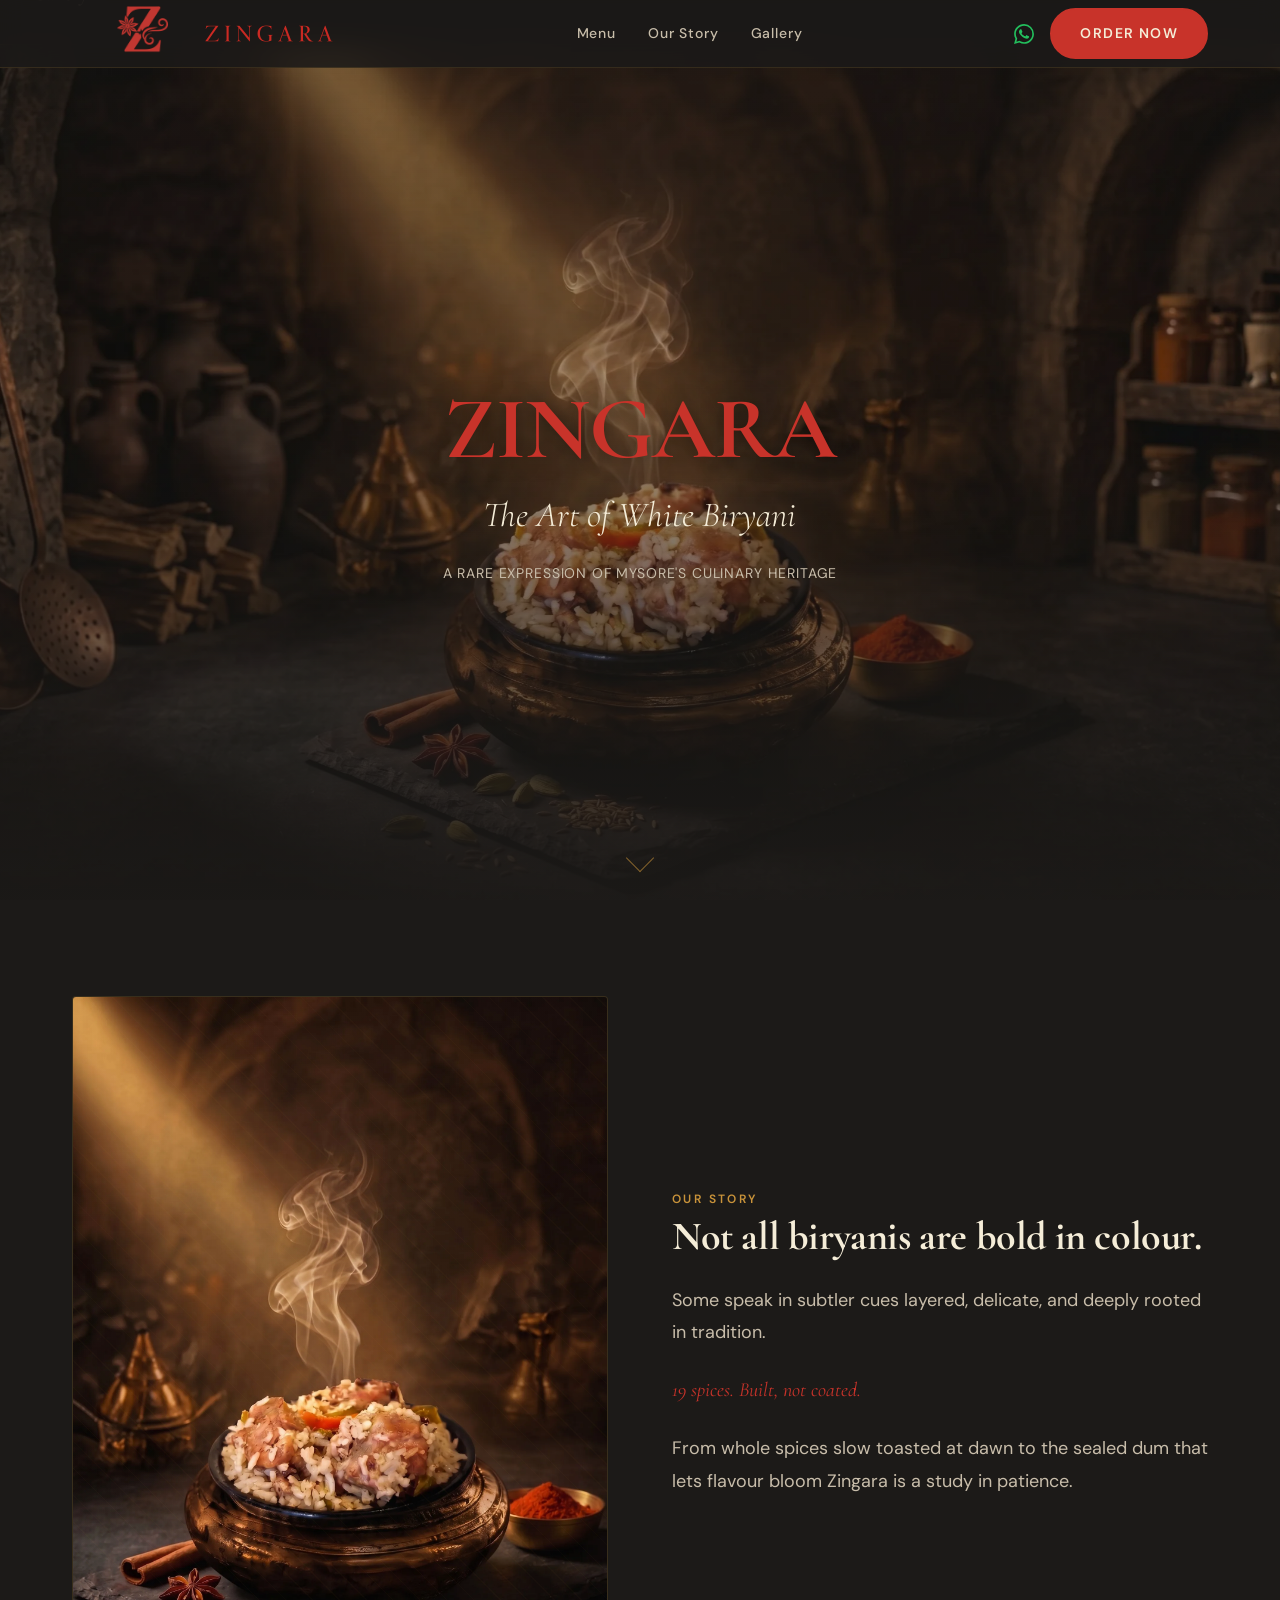
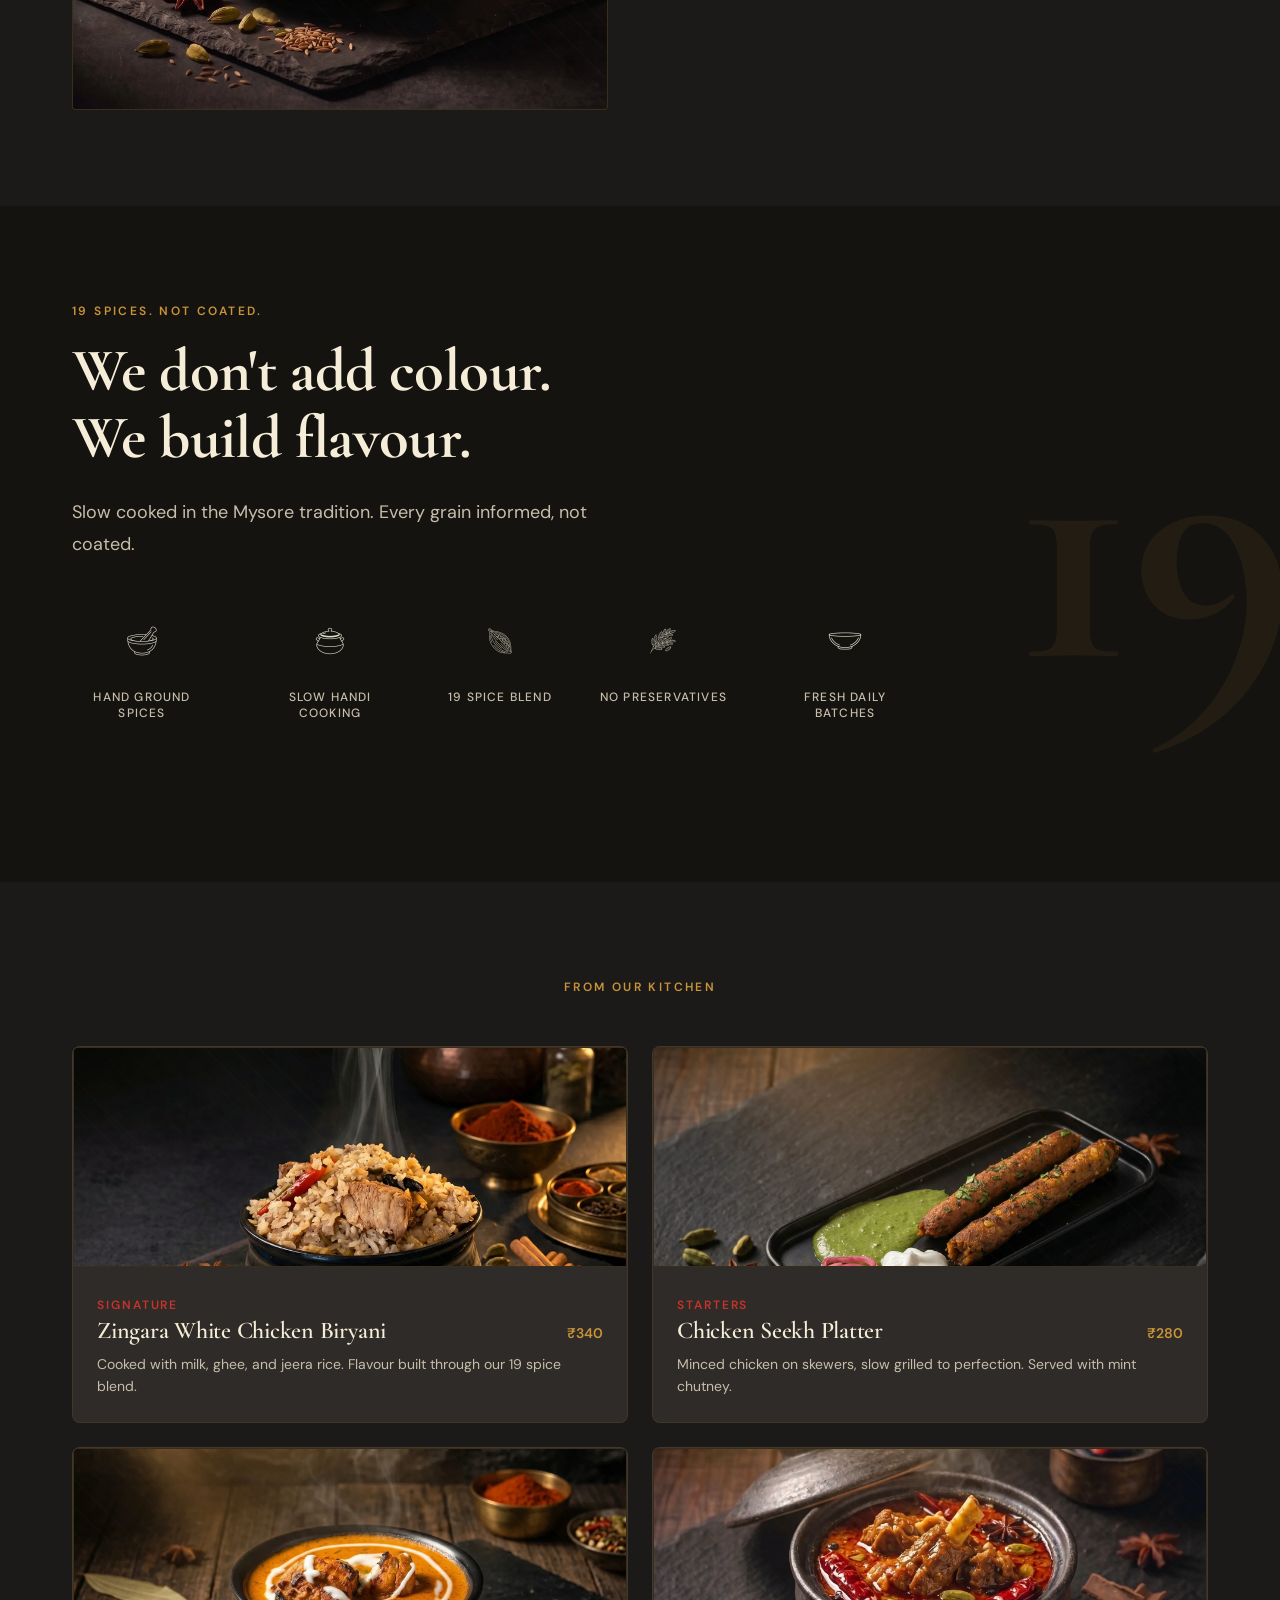
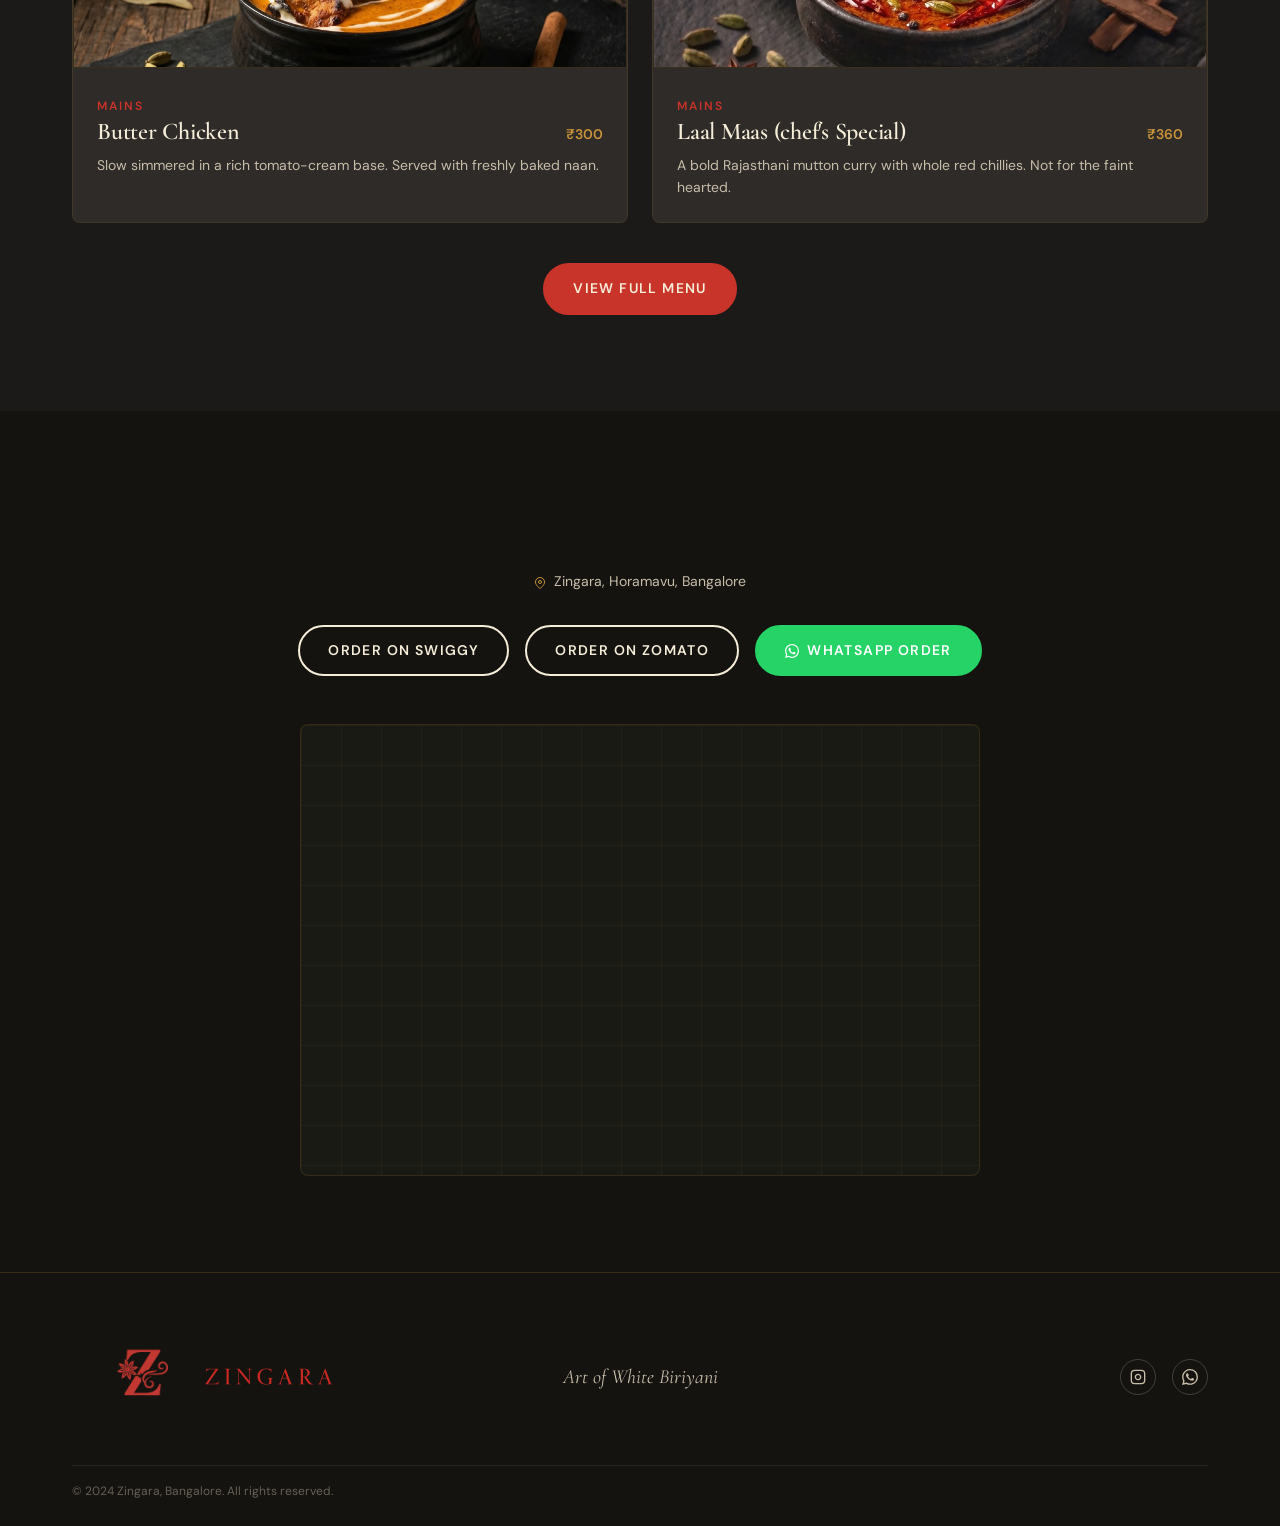
==== commit a9cf71a2: "Remove and replace hyphens and dashes across all HTML files for cleaner aesthetics" ====
--- a/index.html
+++ b/index.html
@@ -4,9 +4,9 @@
 <head>
   <meta charset="UTF-8" />
   <meta name="viewport" content="width=device-width, initial-scale=1.0" />
-  <title>Zingara — The Art of White Biryani | Mysore</title>
+  <title>Zingara The Art of White Biryani | Mysore</title>
   <meta name="description"
-    content="Zingara brings Mysore's finest white biryani to your table. Slow-cooked with 19 spices, layered with tradition. Walk in or order before it's sold out." />
+    content="Zingara brings Mysore's finest white biryani to your table. Slow cooked with 19 spices, layered with tradition. Walk in or order before it's sold out." />
   <link rel="stylesheet" href="css/styles.css" />
   
   <link rel="icon" type="image/png" href="favicon.png" />
@@ -17,8 +17,8 @@
   <!-- Open Graph / Facebook -->
   <meta property="og:type" content="website" />
   <meta property="og:url" content="https://zingarabiryani.in/" />
-  <meta property="og:title" content="Zingara — The Art of White Biryani | Bengaluru" />
-  <meta property="og:description" content="Zingara brings Mysore's finest white biryani to your table. Slow-cooked with 19 spices, layered with tradition." />
+  <meta property="og:title" content="Zingara The Art of White Biryani | Bengaluru" />
+  <meta property="og:description" content="Zingara brings Mysore's finest white biryani to your table. Slow cooked with 19 spices, layered with tradition." />
   <meta property="og:image" content="https://zingarabiryani.in/images/og-sharing.jpg" />
   <meta property="og:image:width" content="1200" />
   <meta property="og:image:height" content="630" />
@@ -27,8 +27,8 @@
   <!-- Twitter -->
   <meta property="twitter:card" content="summary_large_image" />
   <meta property="twitter:url" content="https://zingarabiryani.in/" />
-  <meta property="twitter:title" content="Zingara — The Art of White Biryani | Bengaluru" />
-  <meta property="twitter:description" content="Zingara brings Mysore's finest white biryani to your table. Slow-cooked with 19 spices, layered with tradition." />
+  <meta property="twitter:title" content="Zingara The Art of White Biryani | Bengaluru" />
+  <meta property="twitter:description" content="Zingara brings Mysore's finest white biryani to your table. Slow cooked with 19 spices, layered with tradition." />
   <meta property="twitter:image" content="https://zingarabiryani.in/images/og-sharing.jpg" />
 </head>
 
@@ -97,10 +97,10 @@
         <div class="story-text">
           <span class="label">Our Story</span>
           <h2>Not all biryanis are bold in colour.</h2>
-          <p>Some speak in subtler cues — layered, delicate, and deeply rooted in tradition.</p>
+          <p>Some speak in subtler cues layered, delicate, and deeply rooted in tradition.</p>
           <p style="color:var(--color-red); font-family:var(--font-serif); font-style:italic; font-size:var(--fs-lg);">
             19 spices. Built, not coated.</p>
-          <p>From whole spices slow-toasted at dawn to the sealed dum that lets flavour bloom — Zingara is a study in
+          <p>From whole spices slow toasted at dawn to the sealed dum that lets flavour bloom Zingara is a study in
             patience.</p>
         </div>
       </div>
@@ -123,7 +123,7 @@
         </h2>
         <p class="reveal"
           style="color:var(--color-cream-muted); font-size:var(--fs-md); line-height:1.8; margin-bottom:var(--sp-12); max-width:520px;">
-          Slow-cooked in the Mysore tradition. Every grain informed, not coated.
+          Slow cooked in the Mysore tradition. Every grain informed, not coated.
         </p>
       </div>
 
@@ -139,7 +139,7 @@
         </div>
         <div class="icon-feature">
           <img src="images/icons/icon-elaichi.webp" alt="19 Spice Blend" class="icon-feature__img" />
-          <span class="icon-feature__label">19‑Spice Blend</span>
+          <span class="icon-feature__label">19 Spice Blend</span>
         </div>
         <div class="icon-feature">
           <img src="images/icons/icon-branch.webp" alt="No preservatives" class="icon-feature__img" />
@@ -173,7 +173,7 @@
               <h5 class="card__title">Zingara White Chicken Biryani</h5>
               <span class="card__price">₹340</span>
             </div>
-            <p class="card__desc">Cooked with milk, ghee, and jeera rice. Flavour built through our 19-spice blend.</p>
+            <p class="card__desc">Cooked with milk, ghee, and jeera rice. Flavour built through our 19 spice blend.</p>
           </div>
         </div>
         <!-- Card 2 -->
@@ -187,7 +187,7 @@
               <h5 class="card__title">Chicken Seekh Platter</h5>
               <span class="card__price">₹280</span>
             </div>
-            <p class="card__desc">Minced chicken on skewers, slow-grilled to perfection. Served with mint chutney.</p>
+            <p class="card__desc">Minced chicken on skewers, slow grilled to perfection. Served with mint chutney.</p>
           </div>
         </div>
         <!-- Card 3 -->
@@ -201,7 +201,7 @@
               <h5 class="card__title">Butter Chicken</h5>
               <span class="card__price">₹300</span>
             </div>
-            <p class="card__desc">Slow-simmered in a rich tomato-cream base. Served with freshly baked naan.</p>
+            <p class="card__desc">Slow simmered in a rich tomato-cream base. Served with freshly baked naan.</p>
           </div>
         </div>
         <!-- Card 4 -->
@@ -216,7 +216,7 @@
               <h5 class="card__title">Laal Maas (chef's Special)</h5>
               <span class="card__price">₹360</span>
             </div>
-            <p class="card__desc">A bold Rajasthani mutton curry with whole red chillies. Not for the faint-hearted.</p>
+            <p class="card__desc">A bold Rajasthani mutton curry with whole red chillies. Not for the faint hearted.</p>
           </div>
         </div>
       </div>
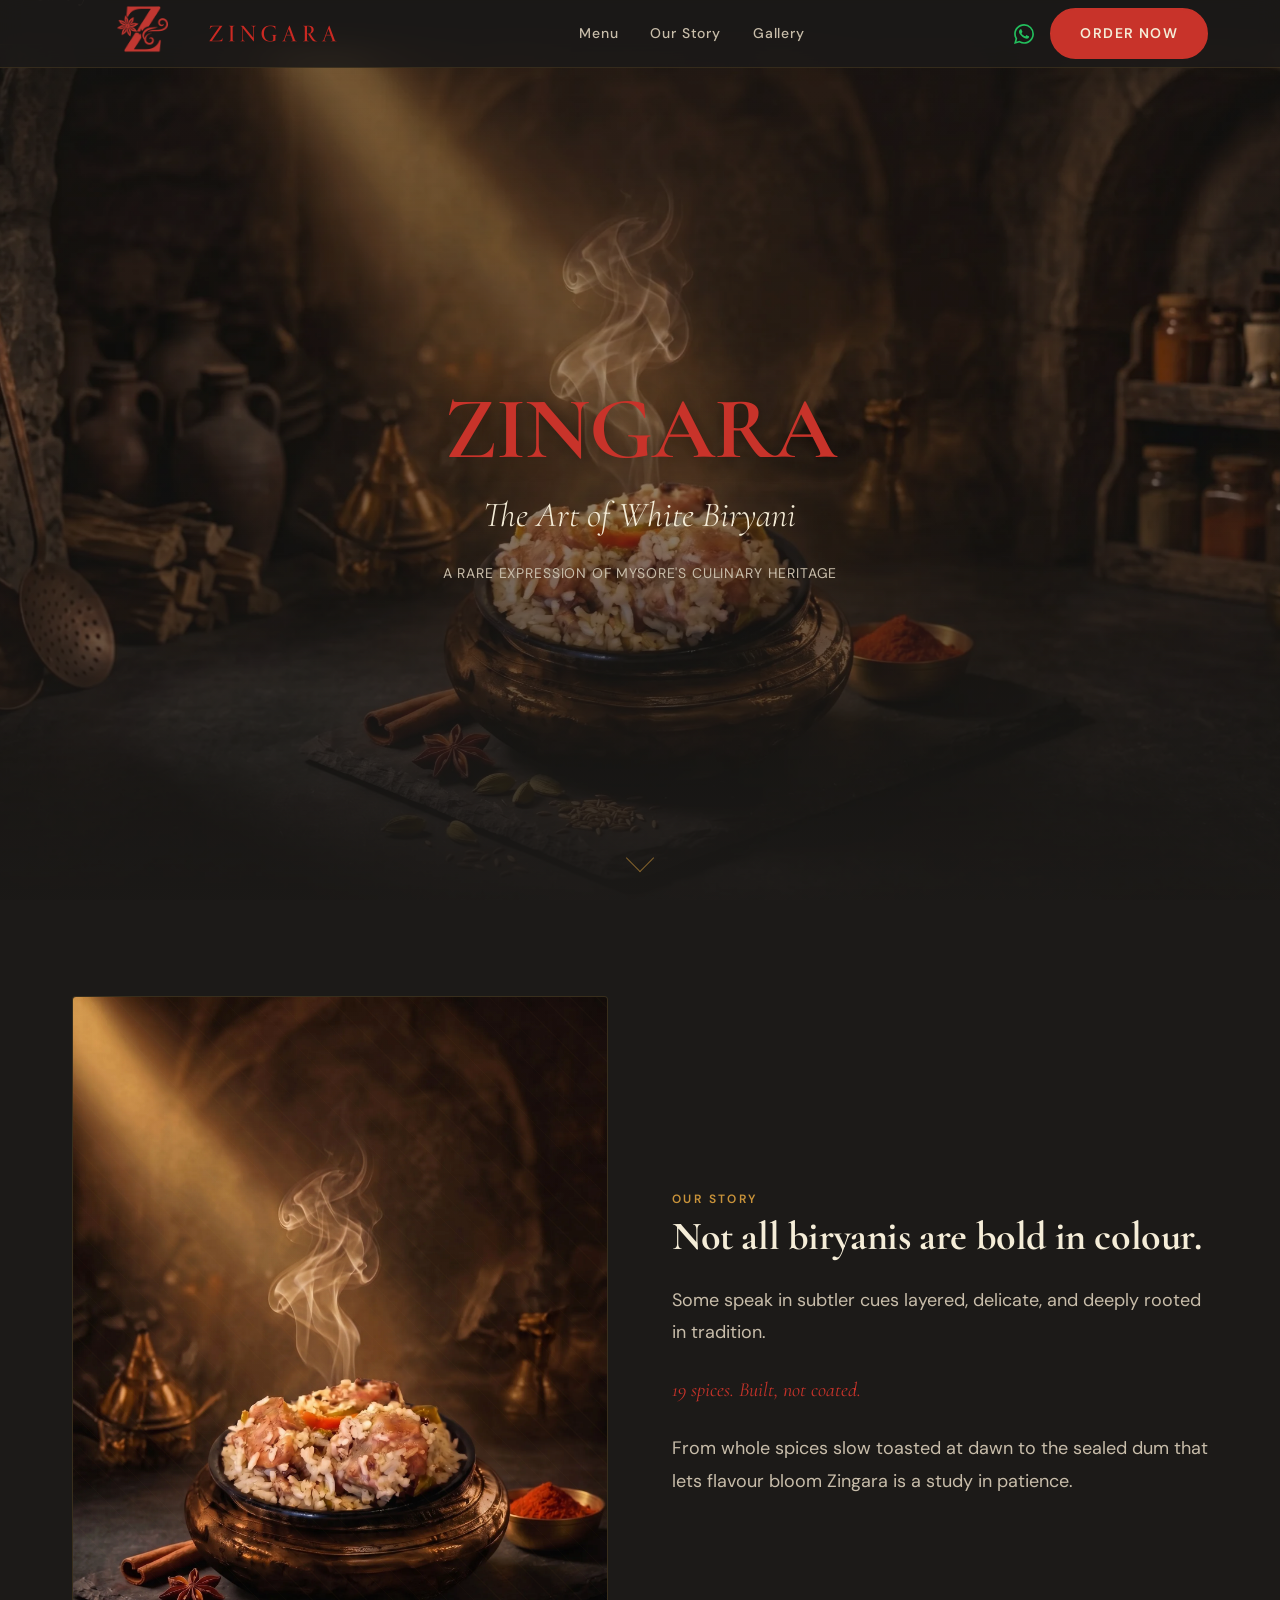
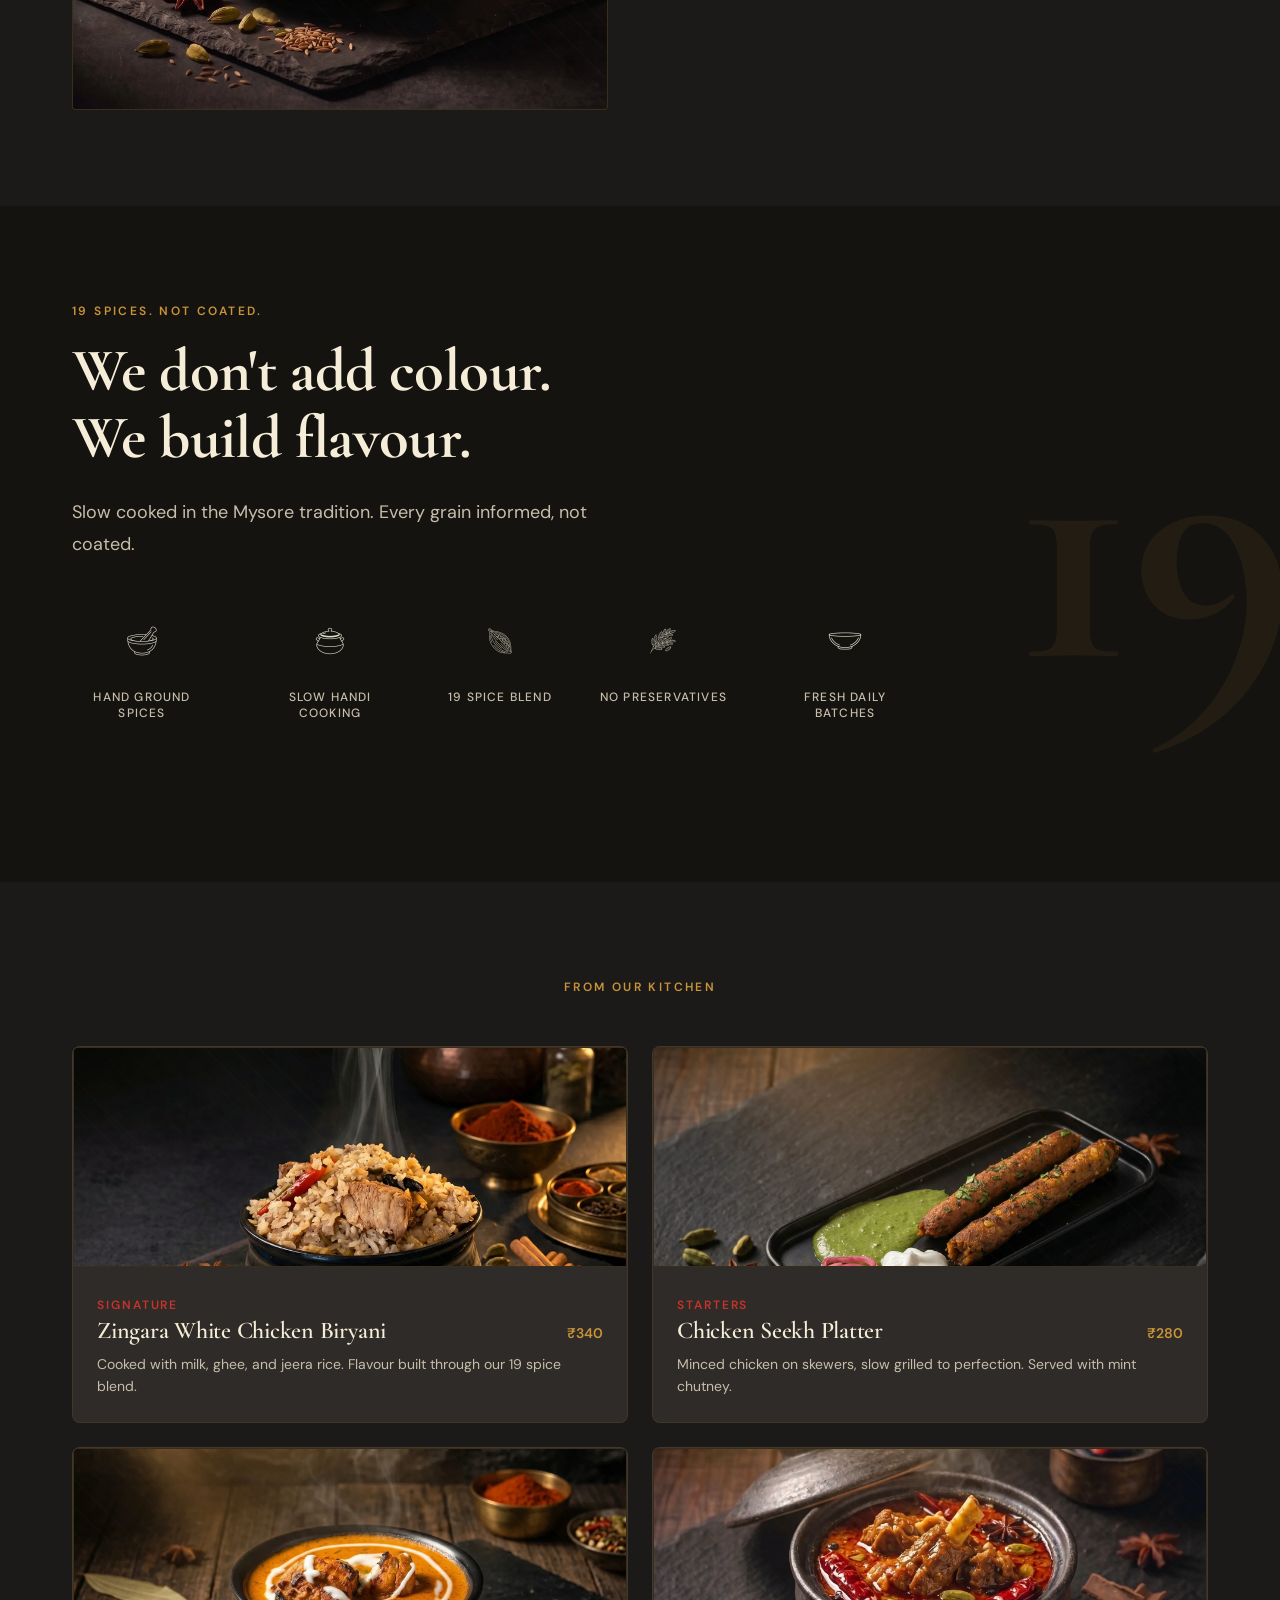
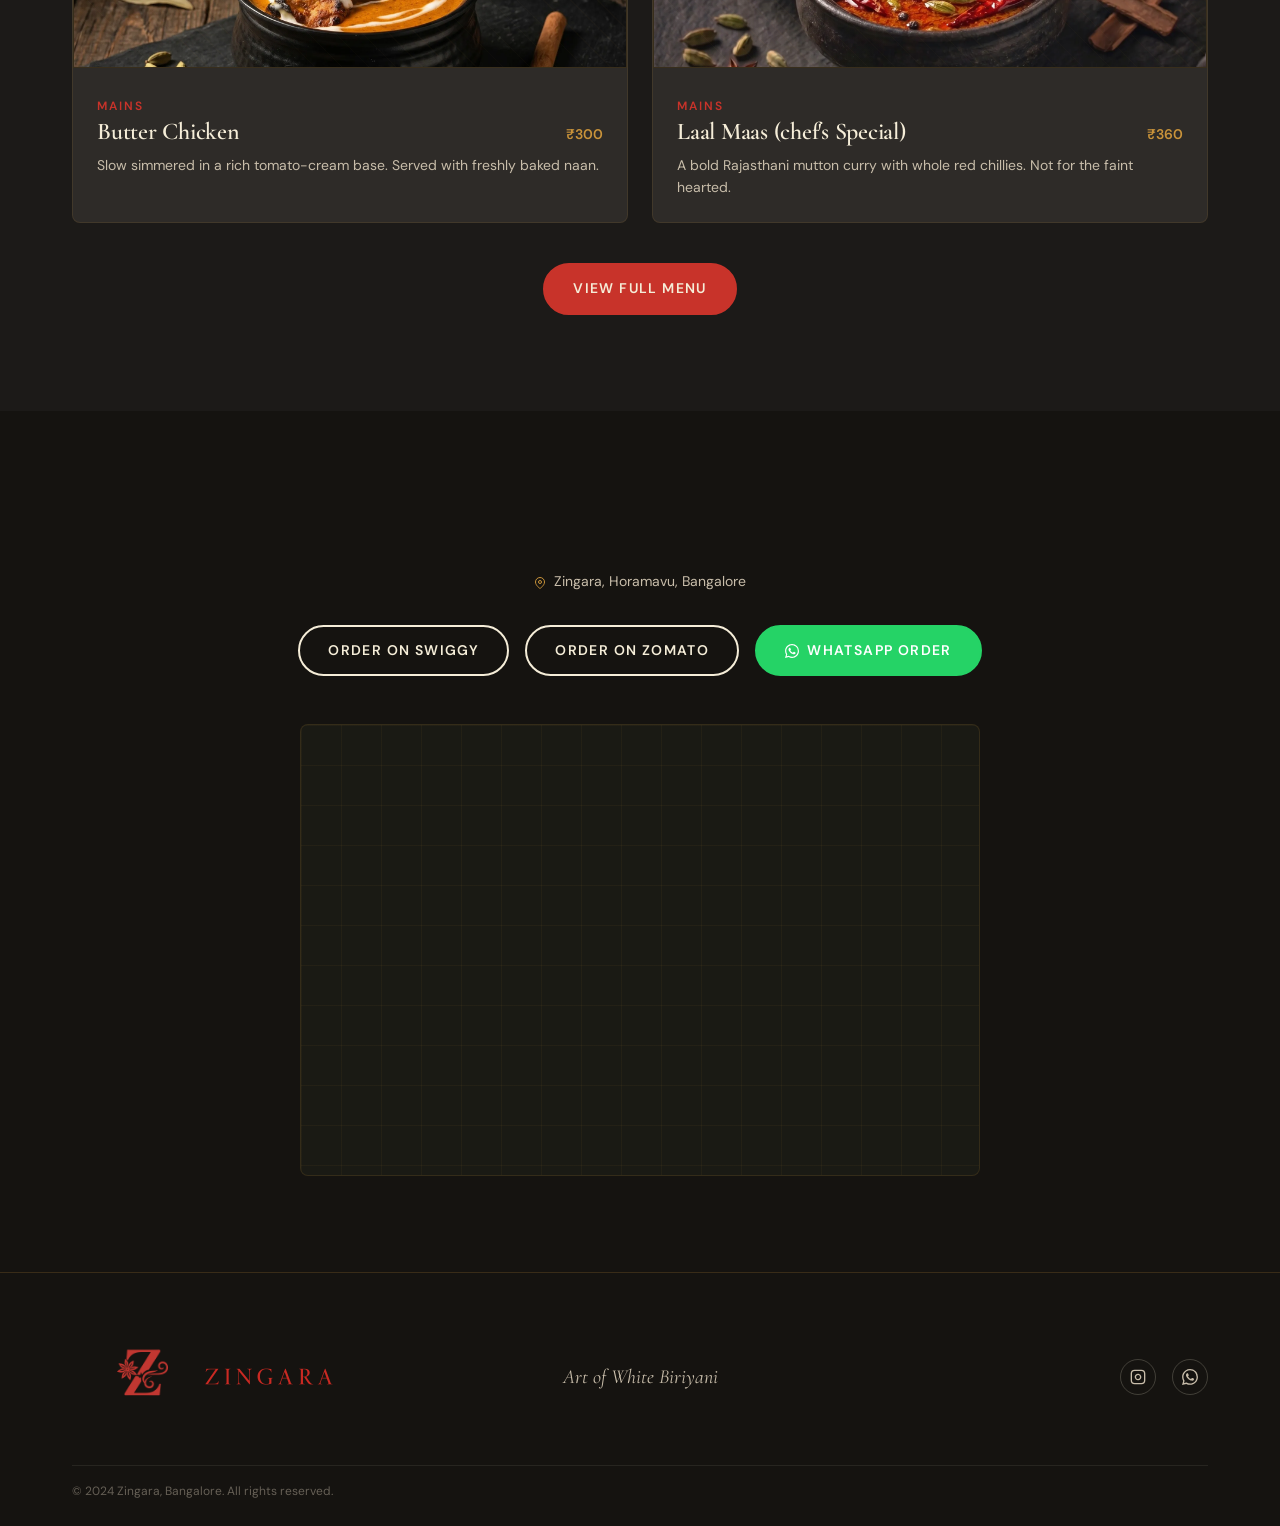
==== commit 1e207900: "Refine mobile header, footer, and icon strip layout" ====
--- a/index.html
+++ b/index.html
@@ -130,11 +130,11 @@
       <!-- Icons strip (left-aligned) -->
       <div class="icon-strip reveal" style="justify-content:flex-start; padding-top:0;">
         <div class="icon-feature">
-          <img src="images/icons/icon-mortar.webp" alt="Hand ground spices" class="icon-feature__img" />
+          <img src="images/icons/icon-mortar.webp" alt="Hand Ground Spices" class="icon-feature__img" />
           <span class="icon-feature__label">Hand Ground Spices</span>
         </div>
         <div class="icon-feature">
-          <img src="images/icons/icon-handi.webp" alt="Slow cooked" class="icon-feature__img" />
+          <img src="images/icons/icon-handi.webp" alt="Slow Handi Cooking" class="icon-feature__img" />
           <span class="icon-feature__label">Slow Handi Cooking</span>
         </div>
         <div class="icon-feature">
@@ -142,11 +142,11 @@
           <span class="icon-feature__label">19 Spice Blend</span>
         </div>
         <div class="icon-feature">
-          <img src="images/icons/icon-branch.webp" alt="No preservatives" class="icon-feature__img" />
+          <img src="images/icons/icon-branch.webp" alt="No Preservatives" class="icon-feature__img" />
           <span class="icon-feature__label">No Preservatives</span>
         </div>
         <div class="icon-feature">
-          <img src="images/icons/icon-bowl.webp" alt="Fresh daily" class="icon-feature__img" />
+          <img src="images/icons/icon-bowl.webp" alt="Fresh Daily Batches" class="icon-feature__img" />
           <span class="icon-feature__label">Fresh Daily Batches</span>
         </div>
       </div>
@@ -268,8 +268,8 @@
       <div
         style="display:flex; justify-content:space-between; align-items:center; margin-bottom:var(--sp-6); flex-wrap:wrap; gap:var(--sp-4);">
         <div style="flex: 1;">
-          <div style="display: flex; align-items: center; gap: 0;">
-            <img src="images/logo.webp" alt="Zingara Logo" style="height: 5.5rem; width: auto;" />
+          <div class="footer__branding">
+            <img src="images/logo.webp" alt="Zingara Logo" class="footer__logo-icon" />
             <img src="images/Zingara.webp" alt="Zingara" class="footer__zingara-text-img" />
           </div>
         </div>
--- a/css/styles.css
+++ b/css/styles.css
@@ -425,11 +425,24 @@
   height: 8rem;
   width: auto;
   object-fit: contain;
-  margin-left: -2.5rem;
+  margin-left: -2.2rem; /* Slightly reduced overlap for cleaner 'g' intersection */
+  transition: all var(--transition);
 }
 
 .hero__zingara-text-img {
   height: 1em;
+  width: auto;
+  object-fit: contain;
+}
+
+.footer__branding {
+  display: flex;
+  align-items: center;
+  gap: 0;
+}
+
+.footer__logo-icon {
+  height: 5.5rem;
   width: auto;
   object-fit: contain;
 }
@@ -440,6 +453,7 @@
   object-fit: contain;
   margin-bottom: 0;
   margin-left: -2.5rem;
+  transition: all var(--transition);
 }
 
 .nav__logo-text span {
@@ -1564,12 +1578,36 @@
   }
 
   .icon-strip {
-    gap: var(--sp-8);
+    display: grid;
+    grid-template-columns: repeat(2, 1fr);
+    gap: var(--sp-10) var(--sp-4);
+    justify-items: center;
+    padding-block: var(--sp-12);
+  }
+
+  .icon-feature:last-child {
+    grid-column: span 2;
   }
 
   .footer__grid {
     grid-template-columns: 1fr;
     gap: var(--sp-8);
+  }
+
+  .footer__branding {
+    flex-direction: column;
+    align-items: center;
+    text-align: center;
+  }
+
+  .footer__zingara-text-img {
+    margin-left: 0;
+    margin-top: -2.8rem; /* Pulling name closer to logo in the stacked layout */
+    height: 7rem;
+  }
+
+  .footer__logo-icon {
+    height: 5rem;
   }
 
   .footer__bottom {
@@ -1627,6 +1665,20 @@
 
   h2 {
     font-size: var(--fs-2xl);
+  }
+
+  /* Header Logo positioning refinements */
+  .nav__inner {
+    padding-inline: var(--sp-4);
+  }
+
+  .nav__logo-icon {
+    height: 4.8rem;
+  }
+
+  .nav__zingara-text-img {
+    height: 7rem;
+    margin-left: -2.4rem; /* Reduced gap / increased overlap for tighter header look */
   }
 }
 
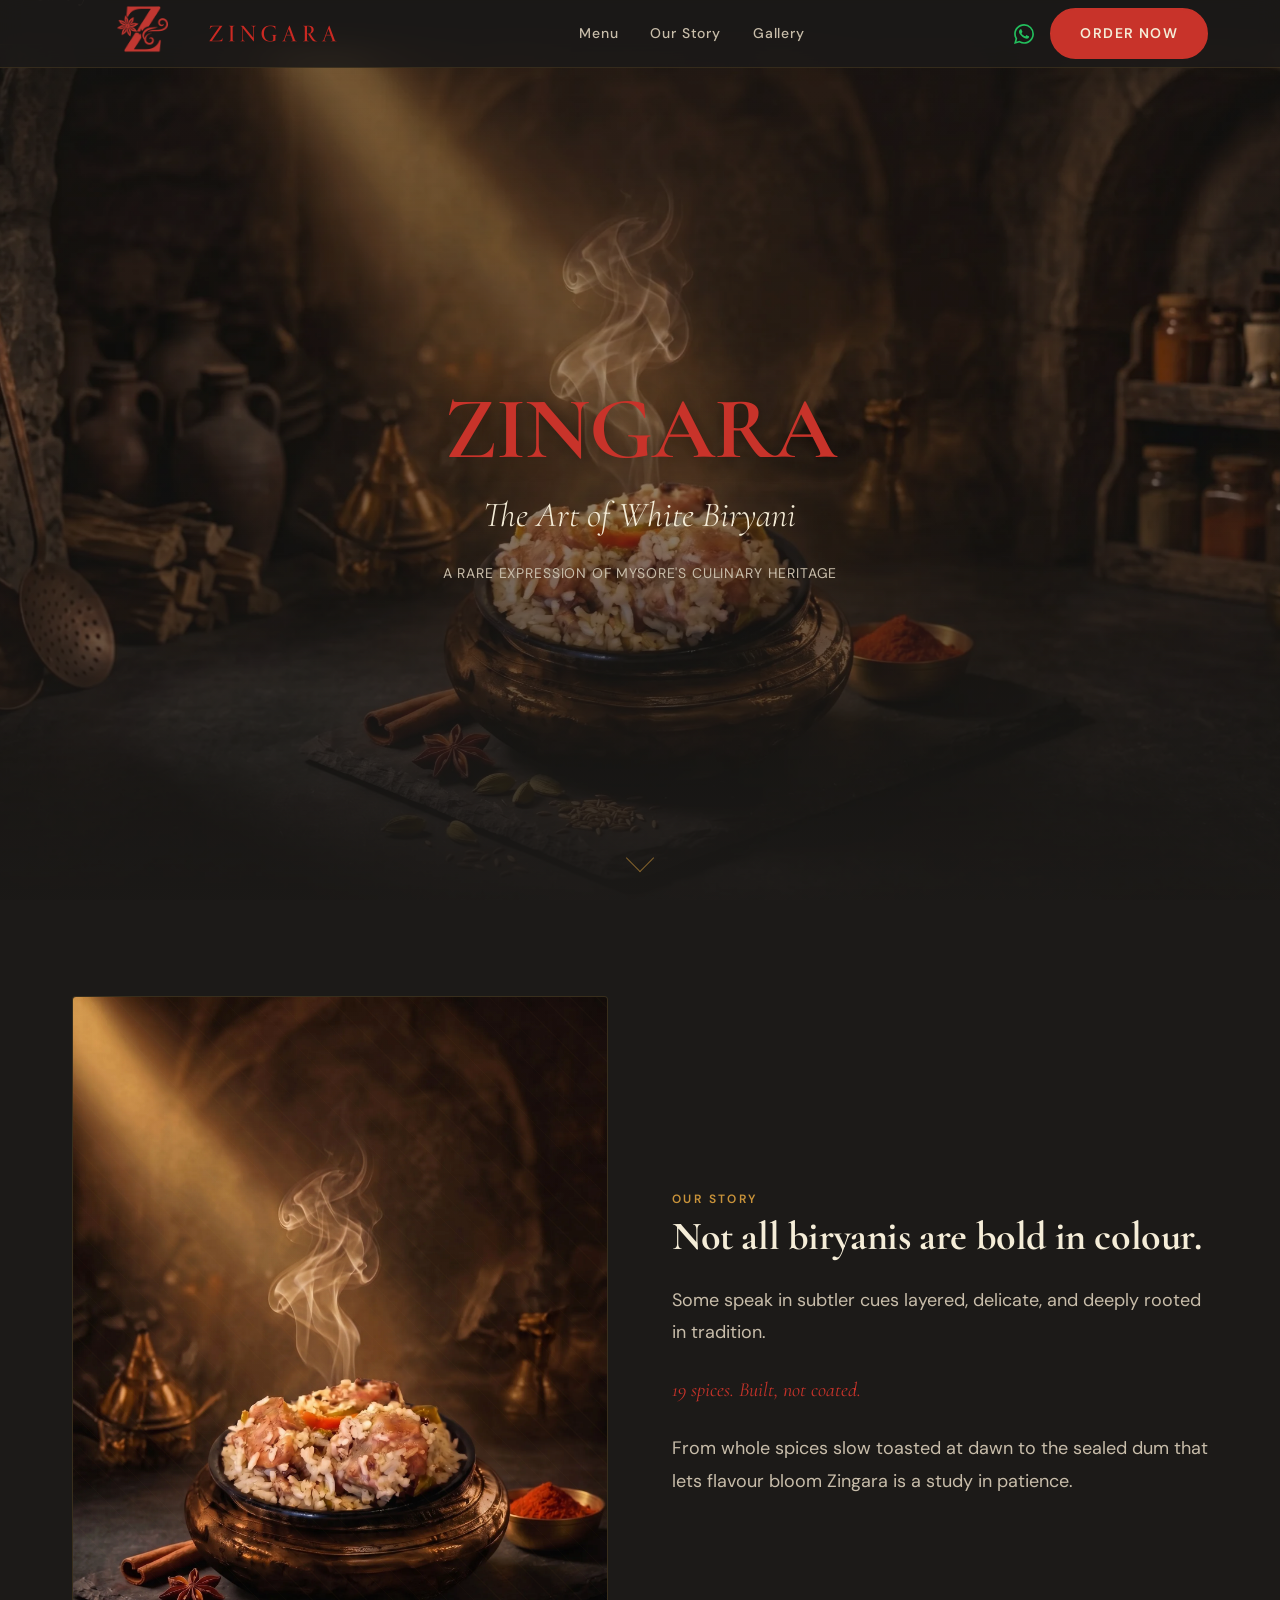
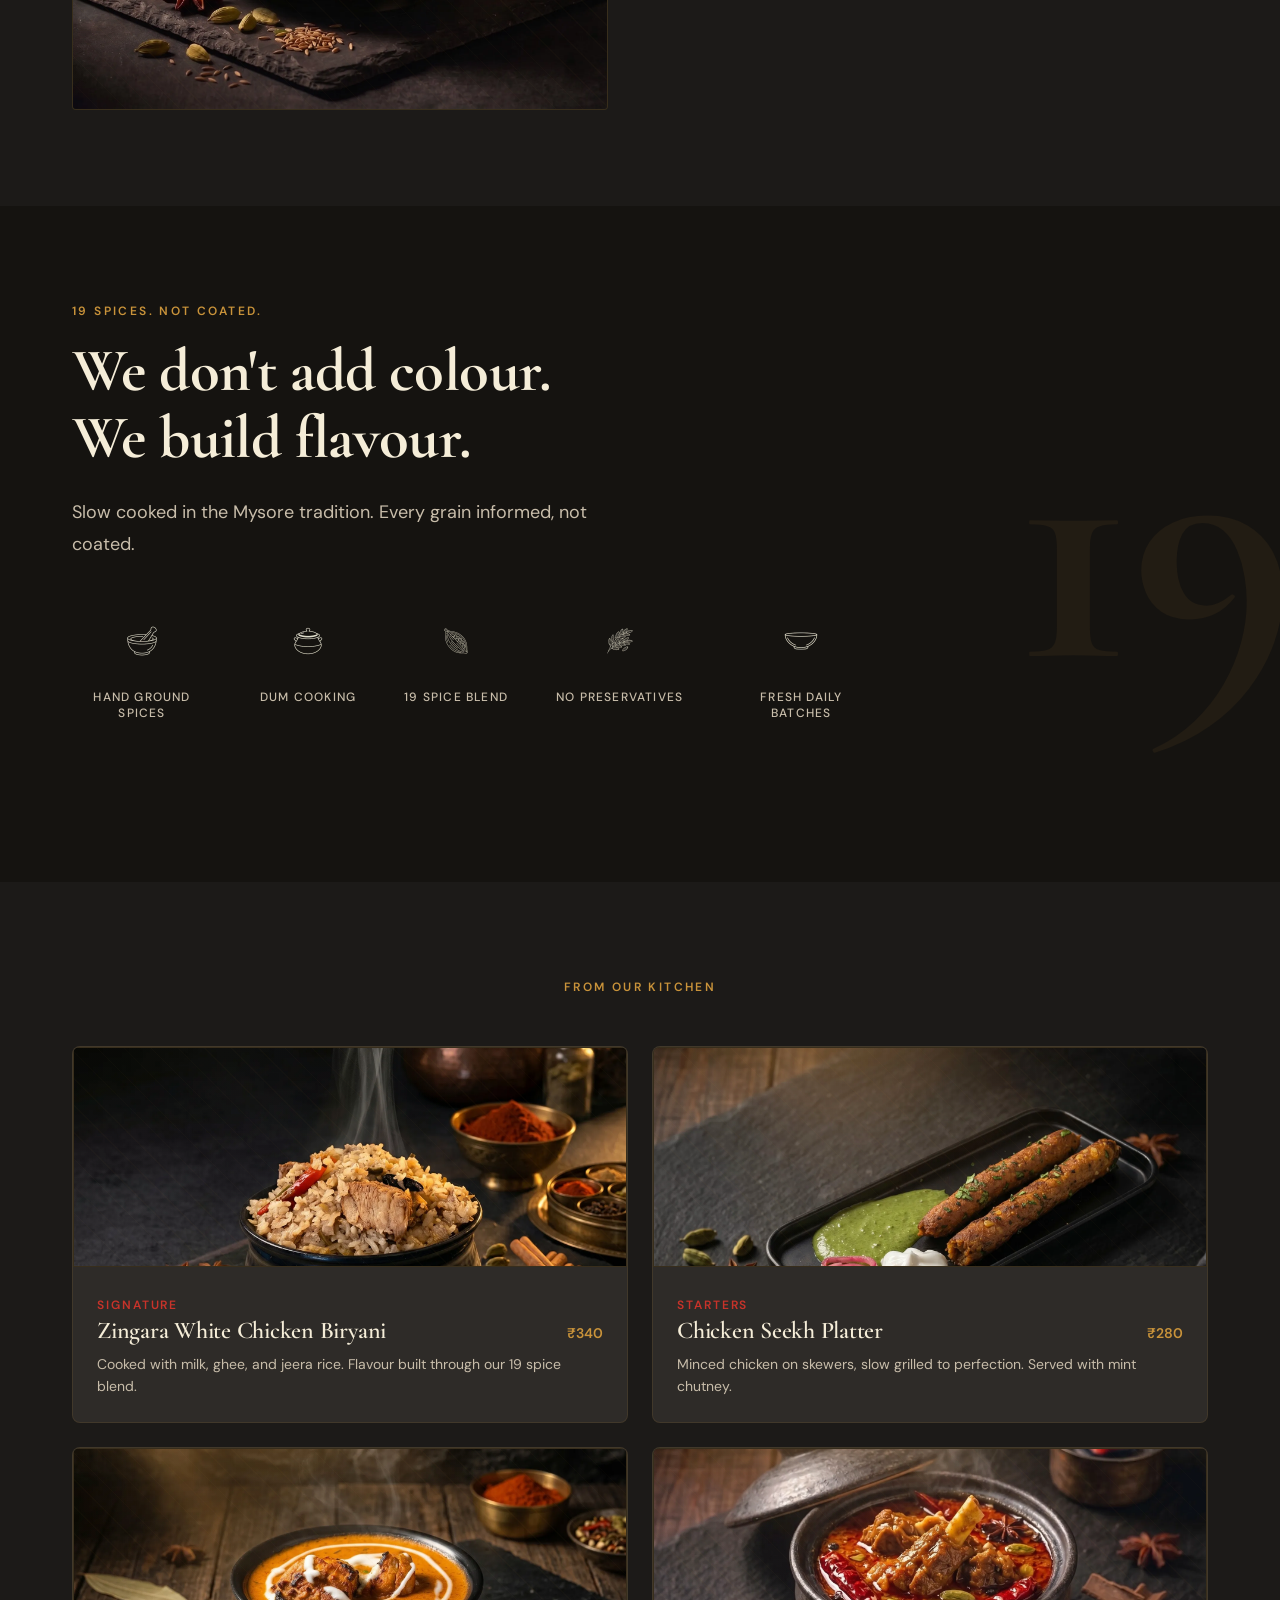
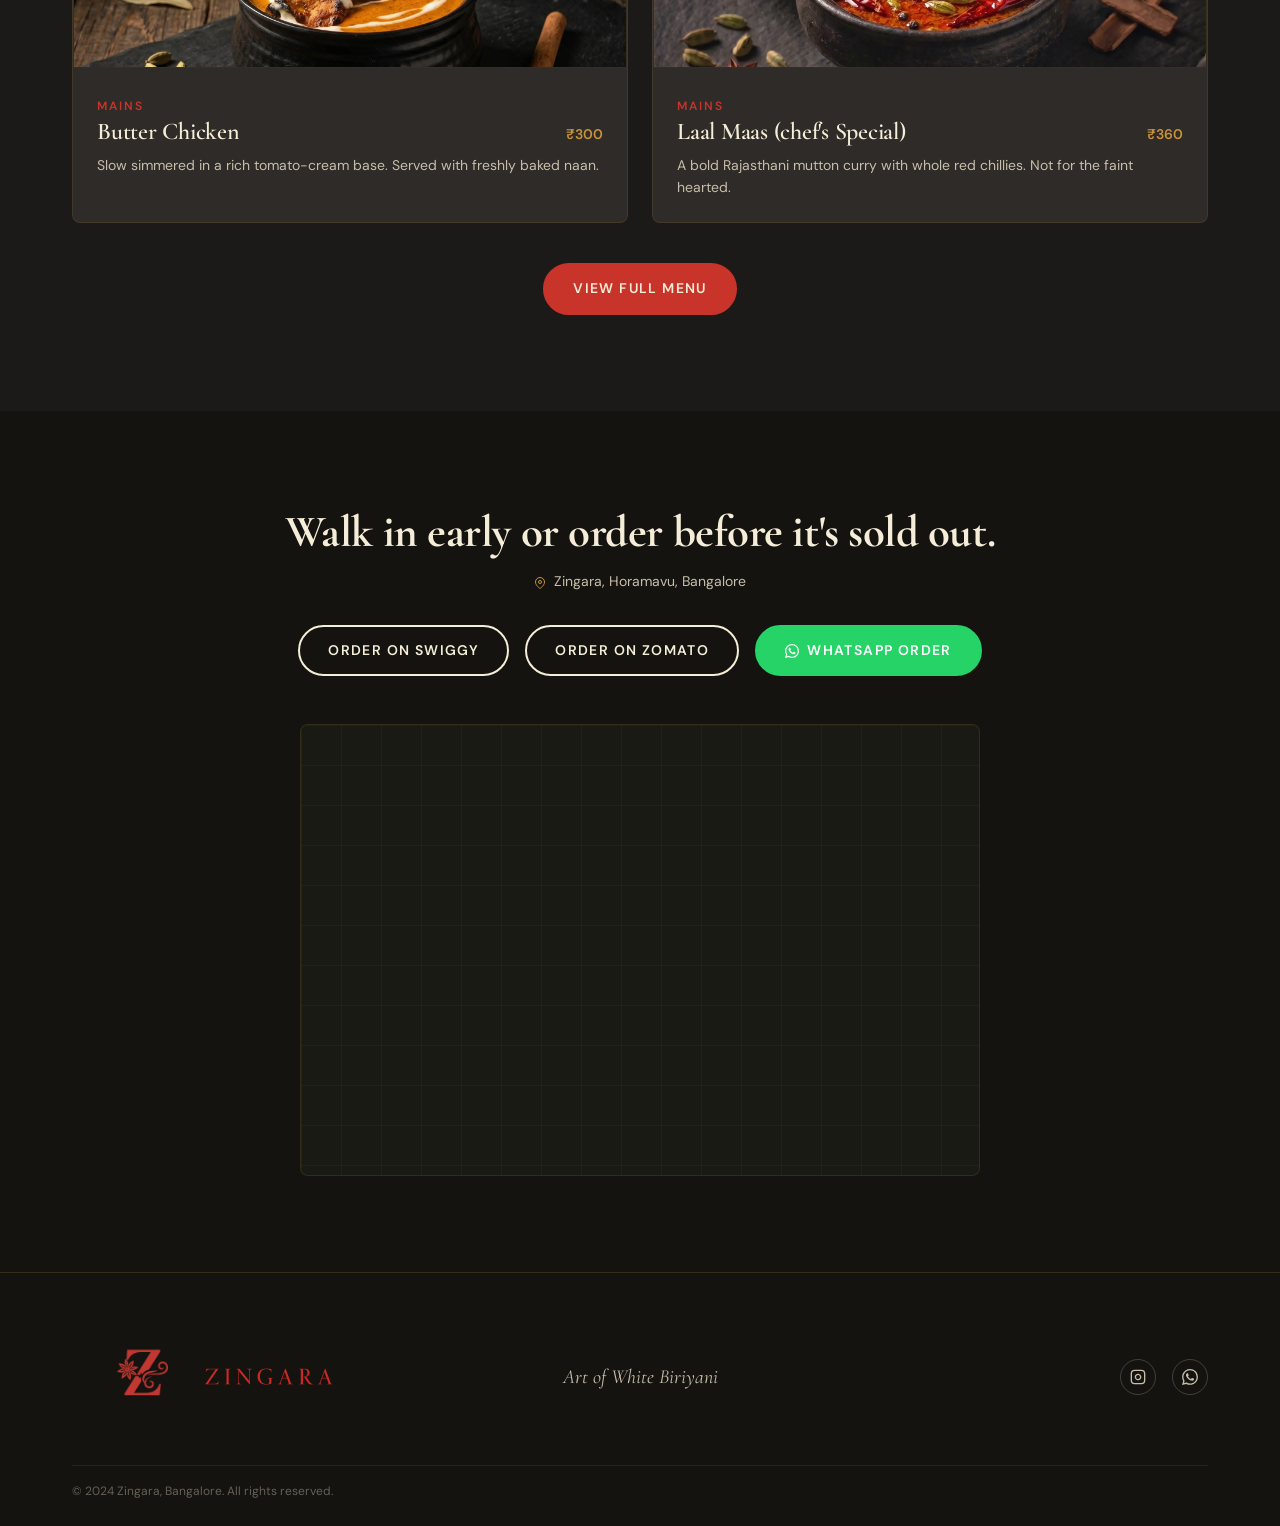
==== commit d566d7bf: "Update terminology to Dum Cooking, add founder section, and refresh delivery links" ====
--- a/index.html
+++ b/index.html
@@ -134,8 +134,8 @@
           <span class="icon-feature__label">Hand Ground Spices</span>
         </div>
         <div class="icon-feature">
-          <img src="images/icons/icon-handi.webp" alt="Slow Handi Cooking" class="icon-feature__img" />
-          <span class="icon-feature__label">Slow Handi Cooking</span>
+          <img src="images/icons/icon-handi.webp" alt="Dum Cooking" class="icon-feature__img" />
+          <span class="icon-feature__label">Dum Cooking</span>
         </div>
         <div class="icon-feature">
           <img src="images/icons/icon-elaichi.webp" alt="19 Spice Blend" class="icon-feature__img" />
@@ -245,8 +245,8 @@
 
       <!-- 3 order buttons -->
       <div style="display:flex; justify-content:center; gap:var(--sp-4); flex-wrap:wrap; margin-bottom:var(--sp-12);">
-        <a href="https://www.swiggy.com" target="_blank" rel="noopener" class="btn btn--outline">Order on Swiggy</a>
-        <a href="https://www.zomato.com" target="_blank" rel="noopener" class="btn btn--outline">Order on Zomato</a>
+        <a href="https://www.swiggy.com/city/bangalore/zingara-restaurant-ramamurthy-nagar-rest1344305" target="_blank" rel="noopener" class="btn btn--outline">Order on Swiggy</a>
+        <a href="https://www.zomato.com/bangalore/zingara-restaurant-rammurthy-nagar-bangalore" target="_blank" rel="noopener" class="btn btn--outline">Order on Zomato</a>
         <a href="https://wa.me/919187103005" target="_blank" rel="noopener" class="btn btn--whatsapp">
           <svg width="14" height="14" viewBox="0 0 24 24" fill="currentColor">
             <path
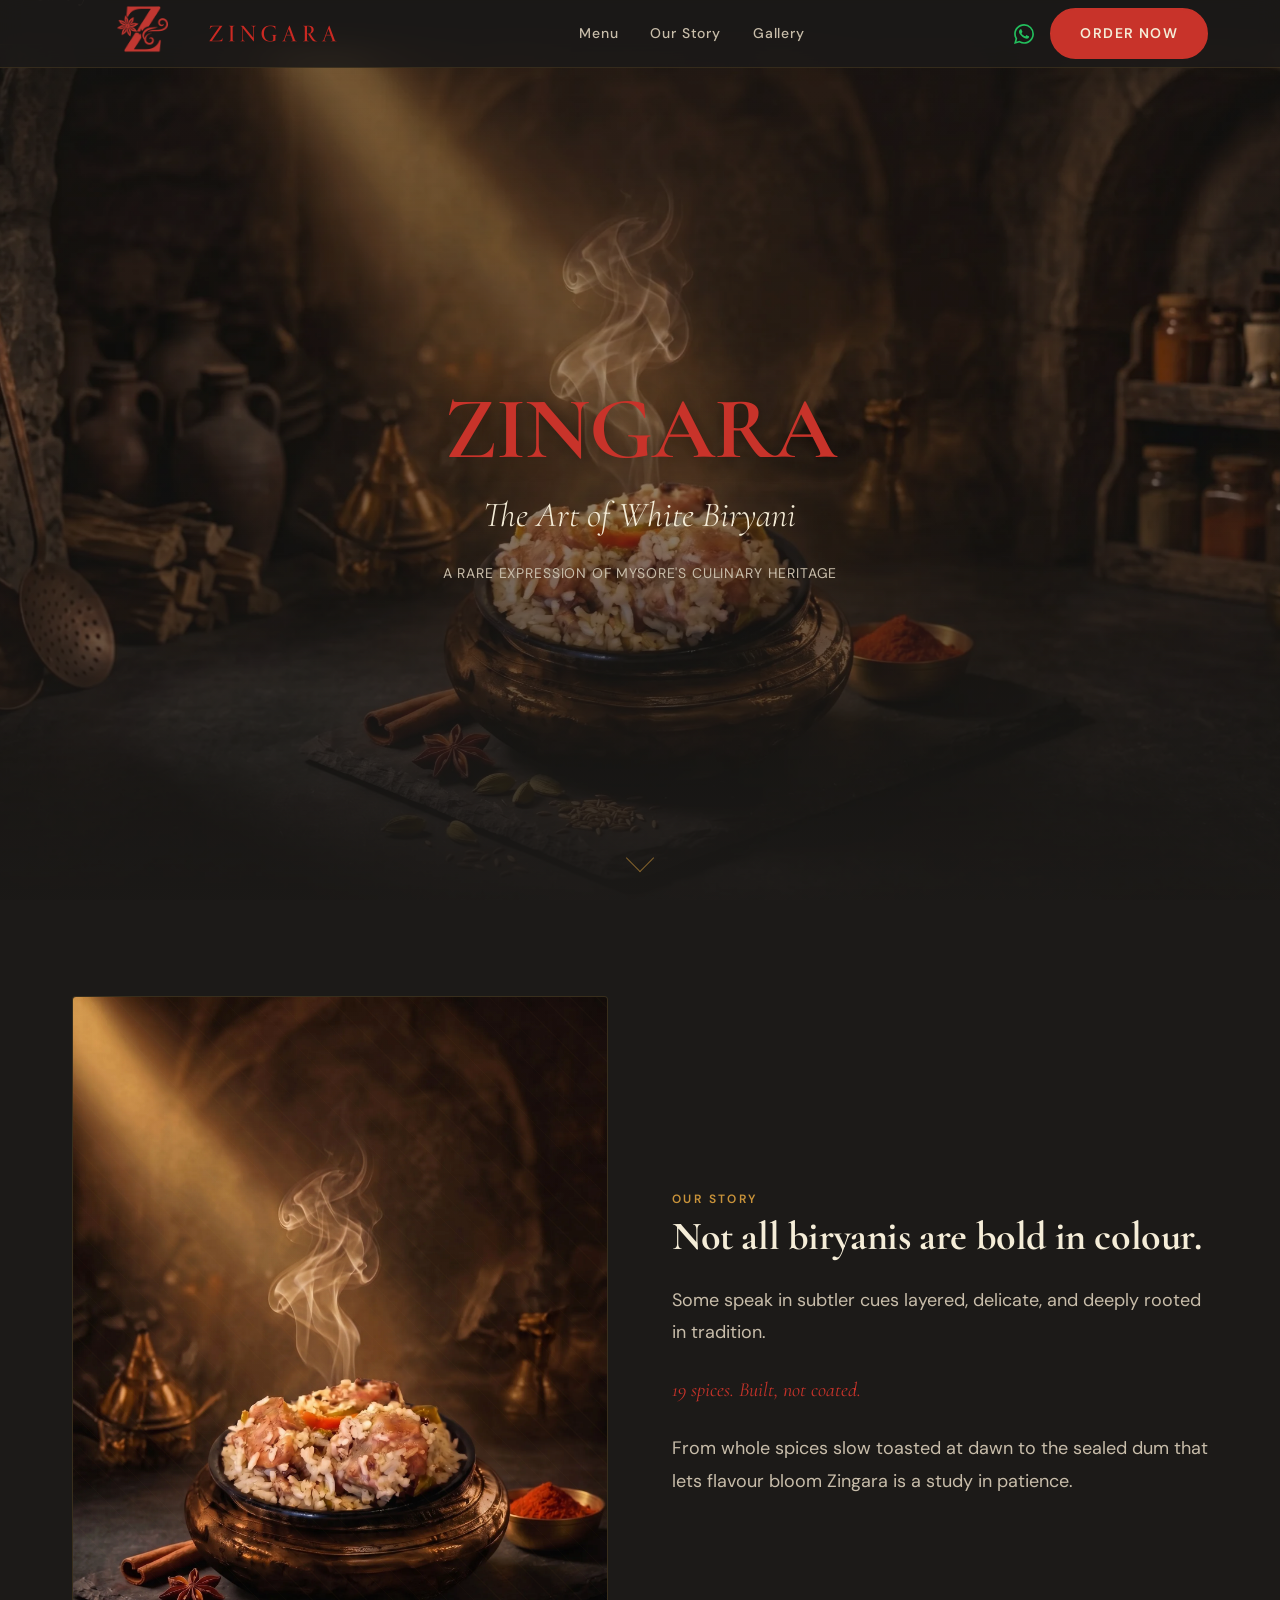
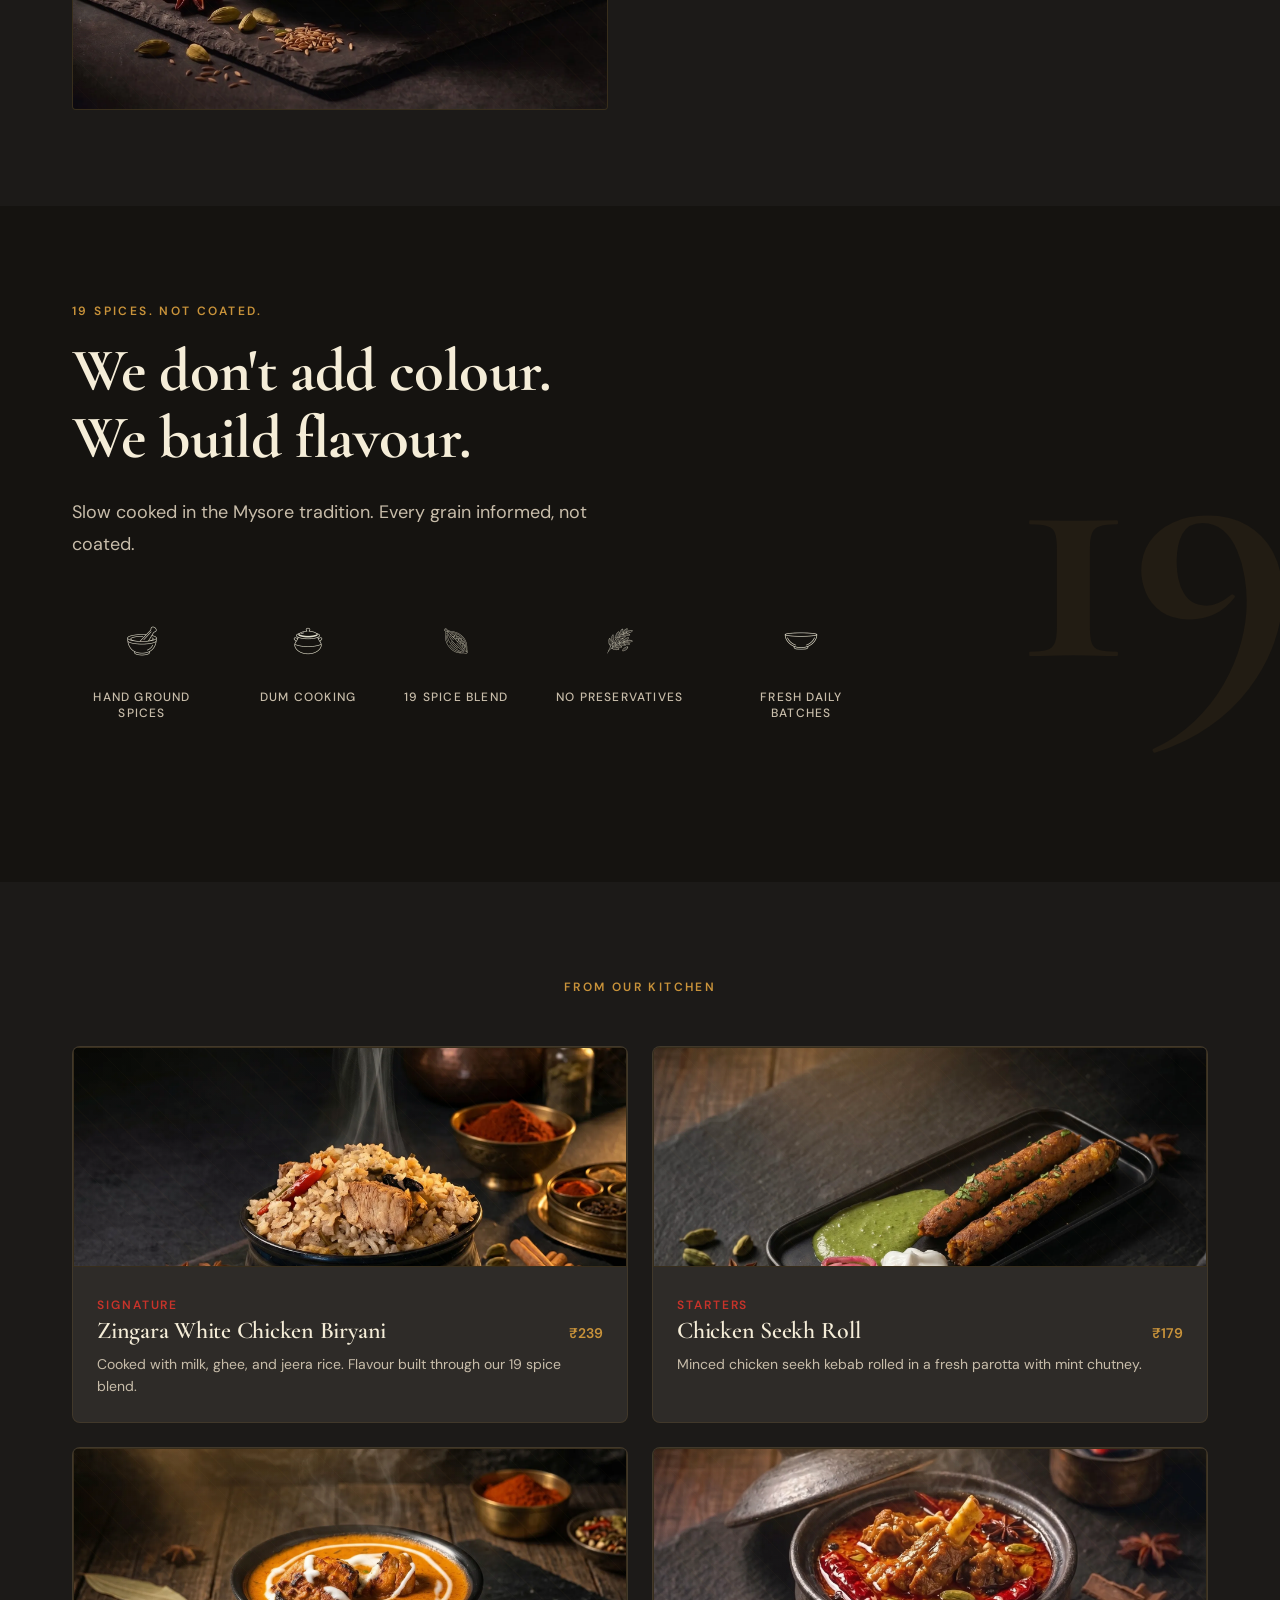
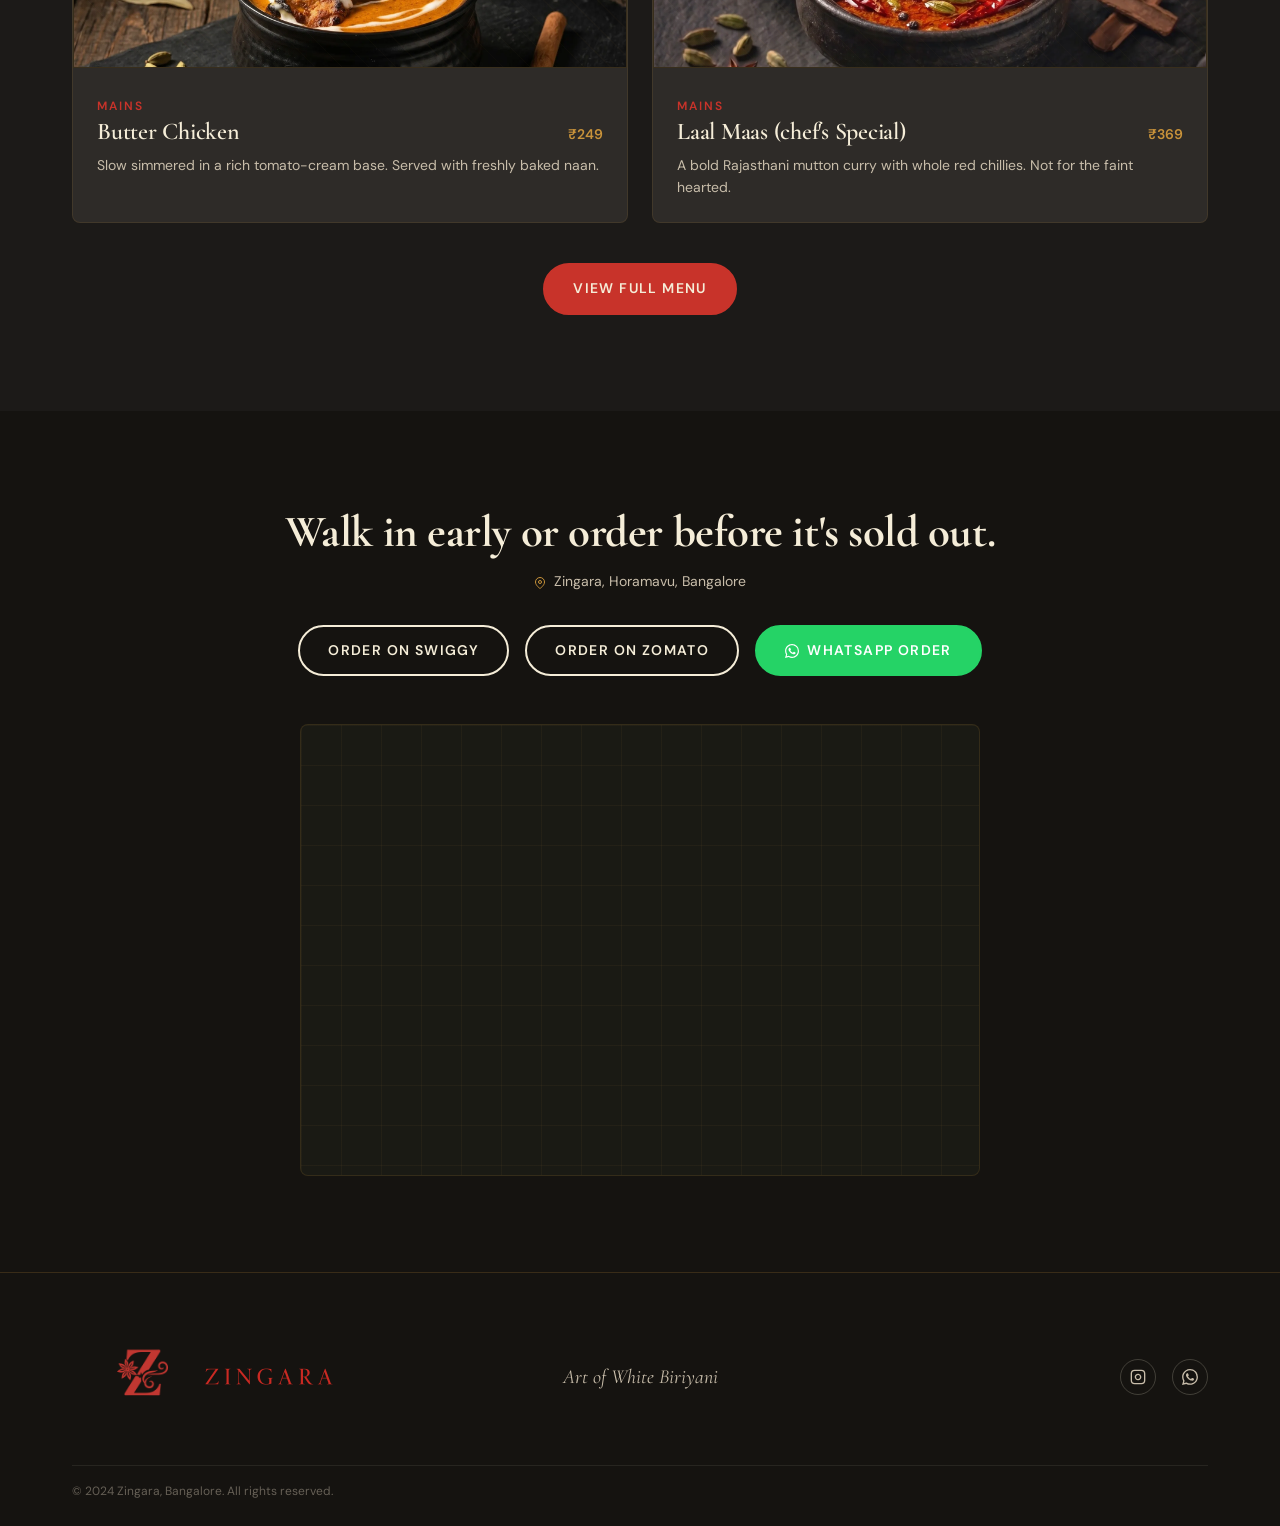
==== commit d578404c: "Update menu items and prices across index and menu pages" ====
--- a/index.html
+++ b/index.html
@@ -171,7 +171,7 @@
             <span class="card__label">Signature</span>
             <div style="display:flex; justify-content:space-between; align-items:baseline;">
               <h5 class="card__title">Zingara White Chicken Biryani</h5>
-              <span class="card__price">₹340</span>
+              <span class="card__price">₹239</span>
             </div>
             <p class="card__desc">Cooked with milk, ghee, and jeera rice. Flavour built through our 19 spice blend.</p>
           </div>
@@ -184,10 +184,10 @@
           <div class="card__body">
             <span class="card__label">Starters</span>
             <div style="display:flex; justify-content:space-between; align-items:baseline;">
-              <h5 class="card__title">Chicken Seekh Platter</h5>
-              <span class="card__price">₹280</span>
+              <h5 class="card__title">Chicken Seekh Roll</h5>
+              <span class="card__price">₹179</span>
             </div>
-            <p class="card__desc">Minced chicken on skewers, slow grilled to perfection. Served with mint chutney.</p>
+            <p class="card__desc">Minced chicken seekh kebab rolled in a fresh parotta with mint chutney.</p>
           </div>
         </div>
         <!-- Card 3 -->
@@ -199,7 +199,7 @@
             <span class="card__label">Mains</span>
             <div style="display:flex; justify-content:space-between; align-items:baseline;">
               <h5 class="card__title">Butter Chicken</h5>
-              <span class="card__price">₹300</span>
+              <span class="card__price">₹249</span>
             </div>
             <p class="card__desc">Slow simmered in a rich tomato-cream base. Served with freshly baked naan.</p>
           </div>
@@ -214,7 +214,7 @@
             <span class="card__label">Mains</span>
             <div style="display:flex; justify-content:space-between; align-items:baseline;">
               <h5 class="card__title">Laal Maas (chef's Special)</h5>
-              <span class="card__price">₹360</span>
+              <span class="card__price">₹369</span>
             </div>
             <p class="card__desc">A bold Rajasthani mutton curry with whole red chillies. Not for the faint hearted.</p>
           </div>
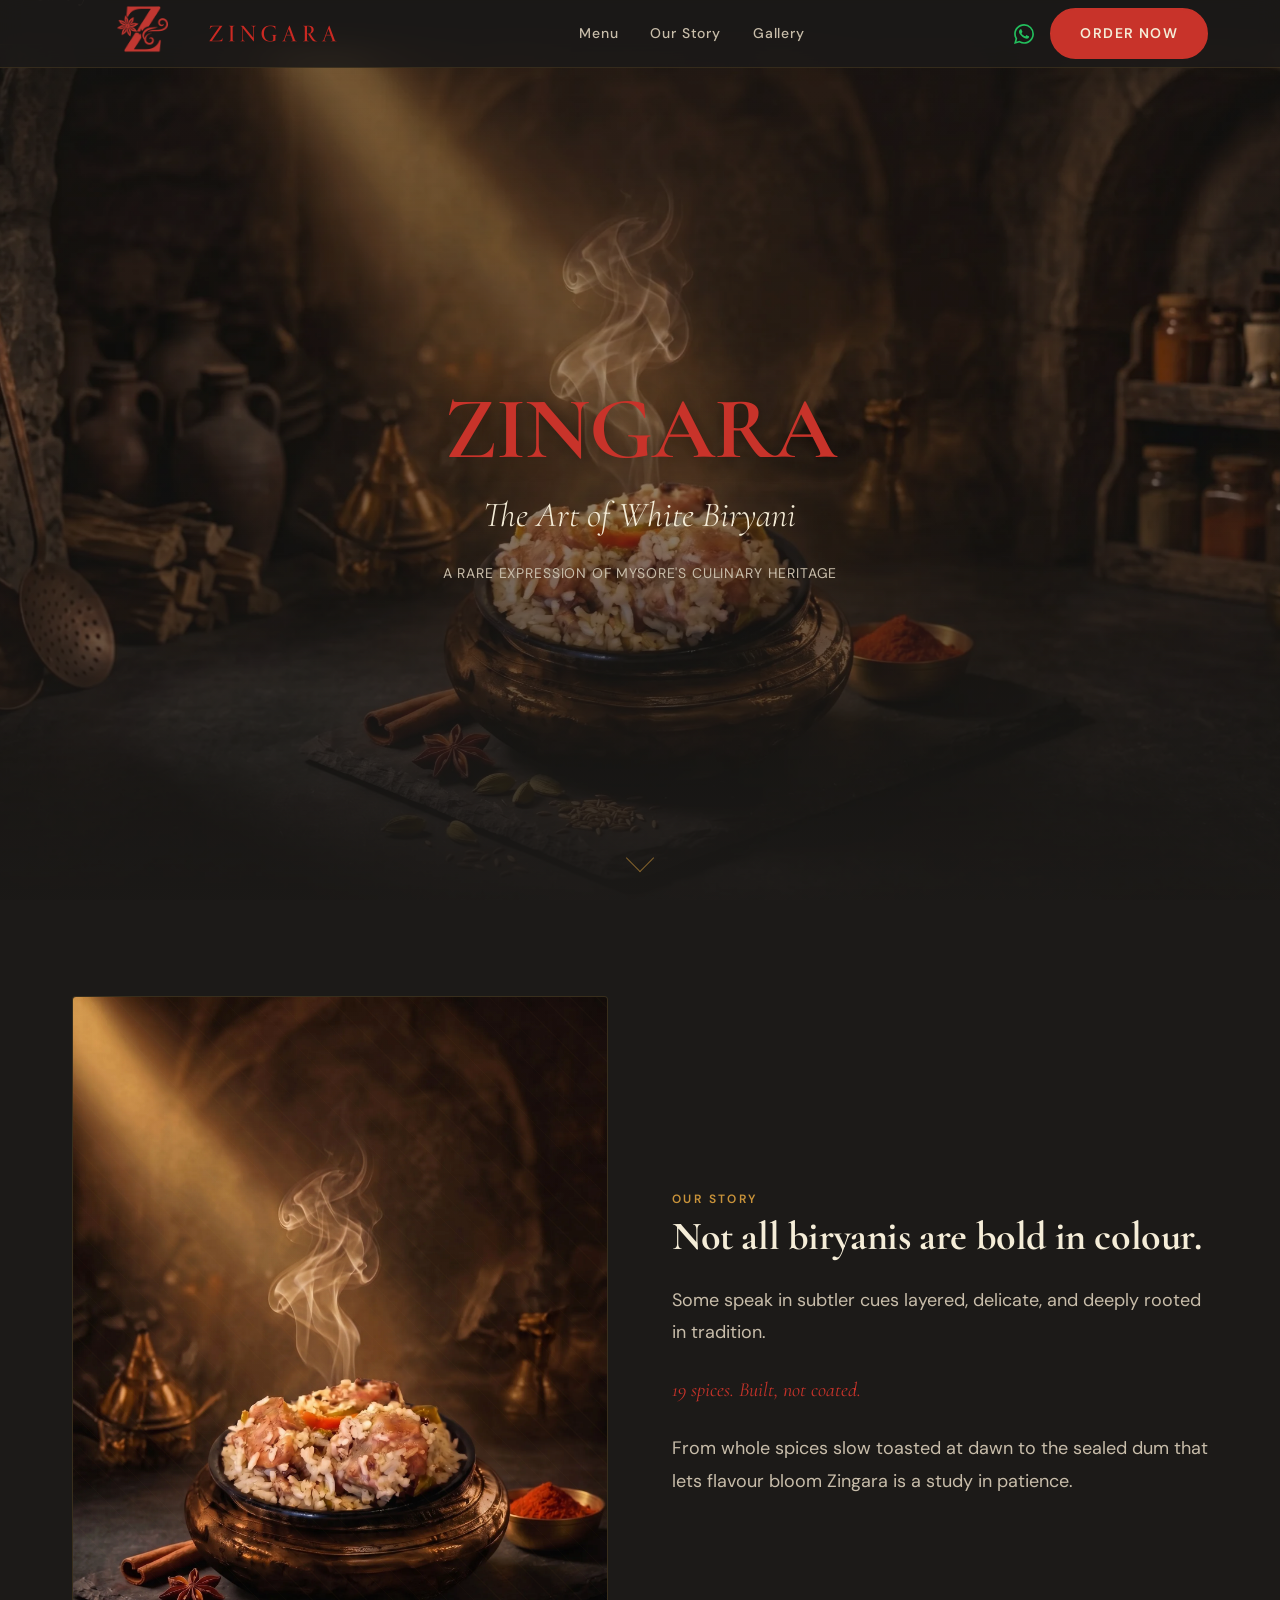
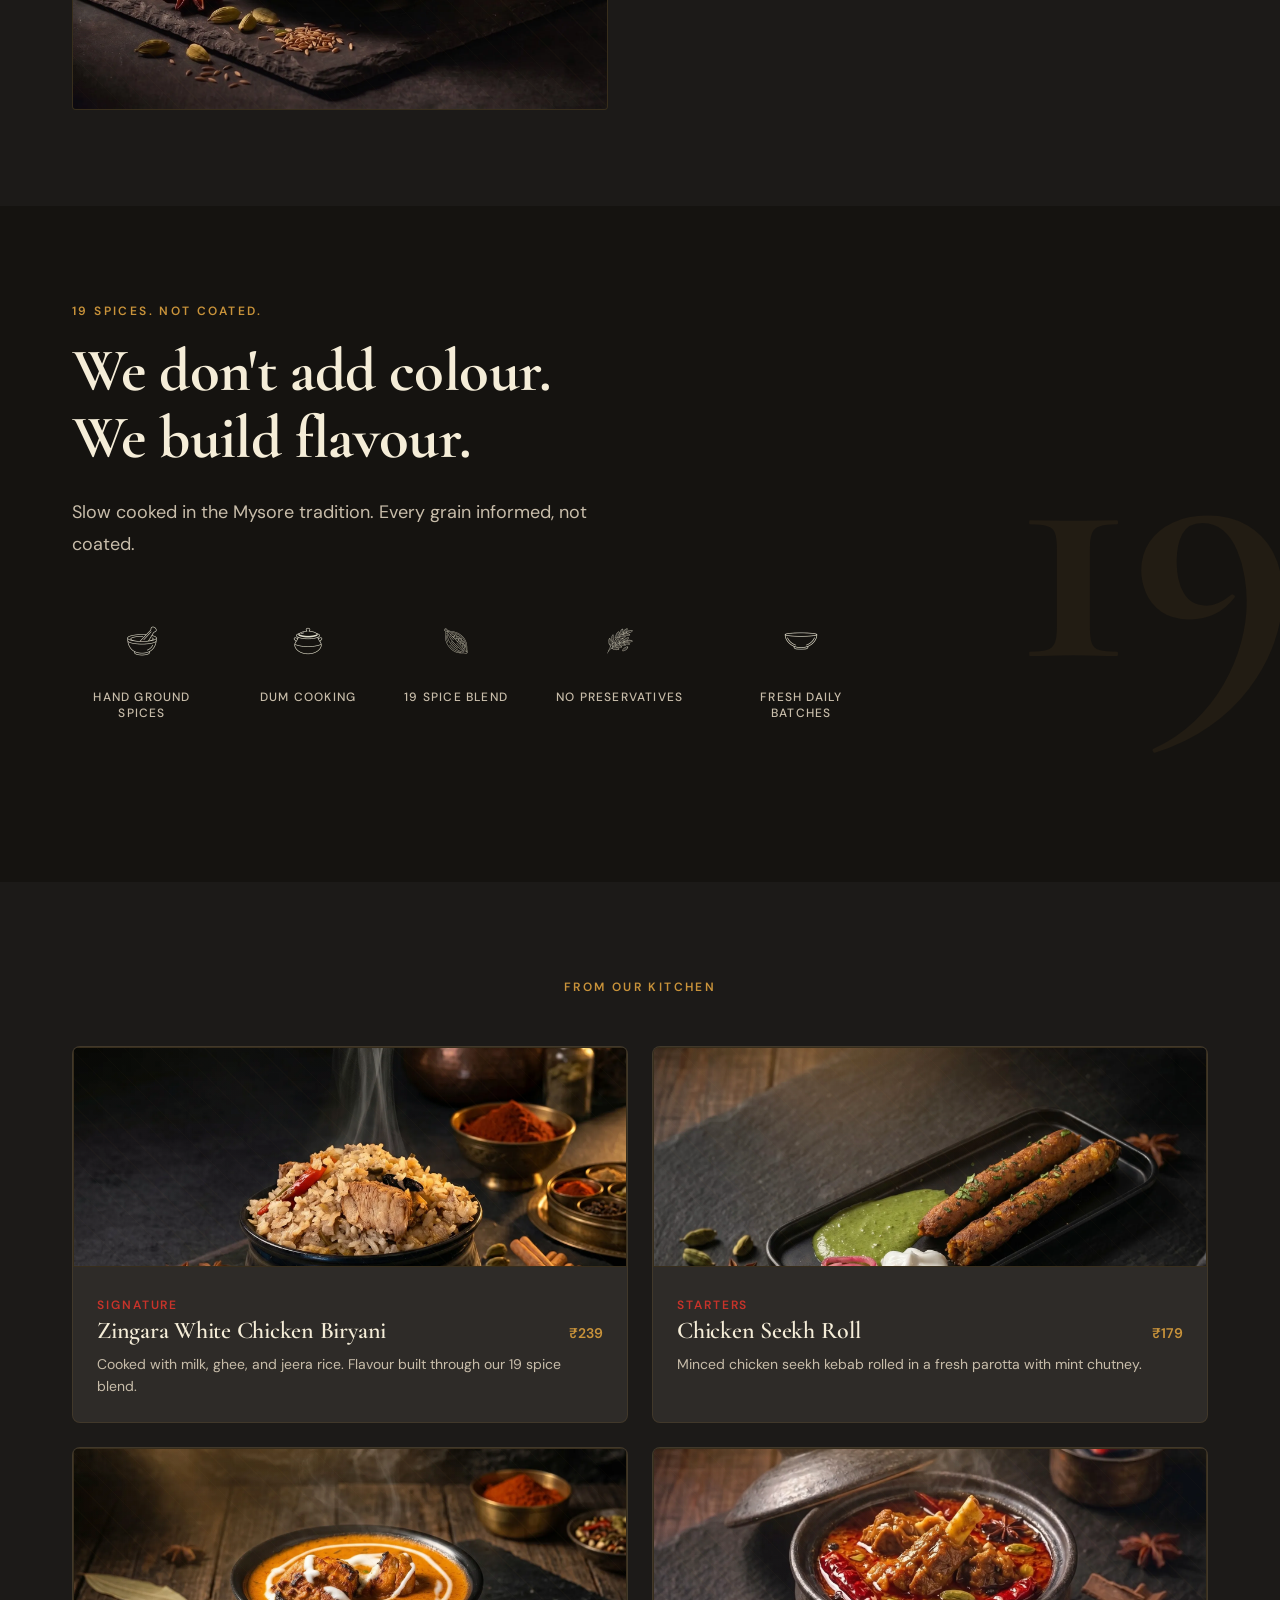
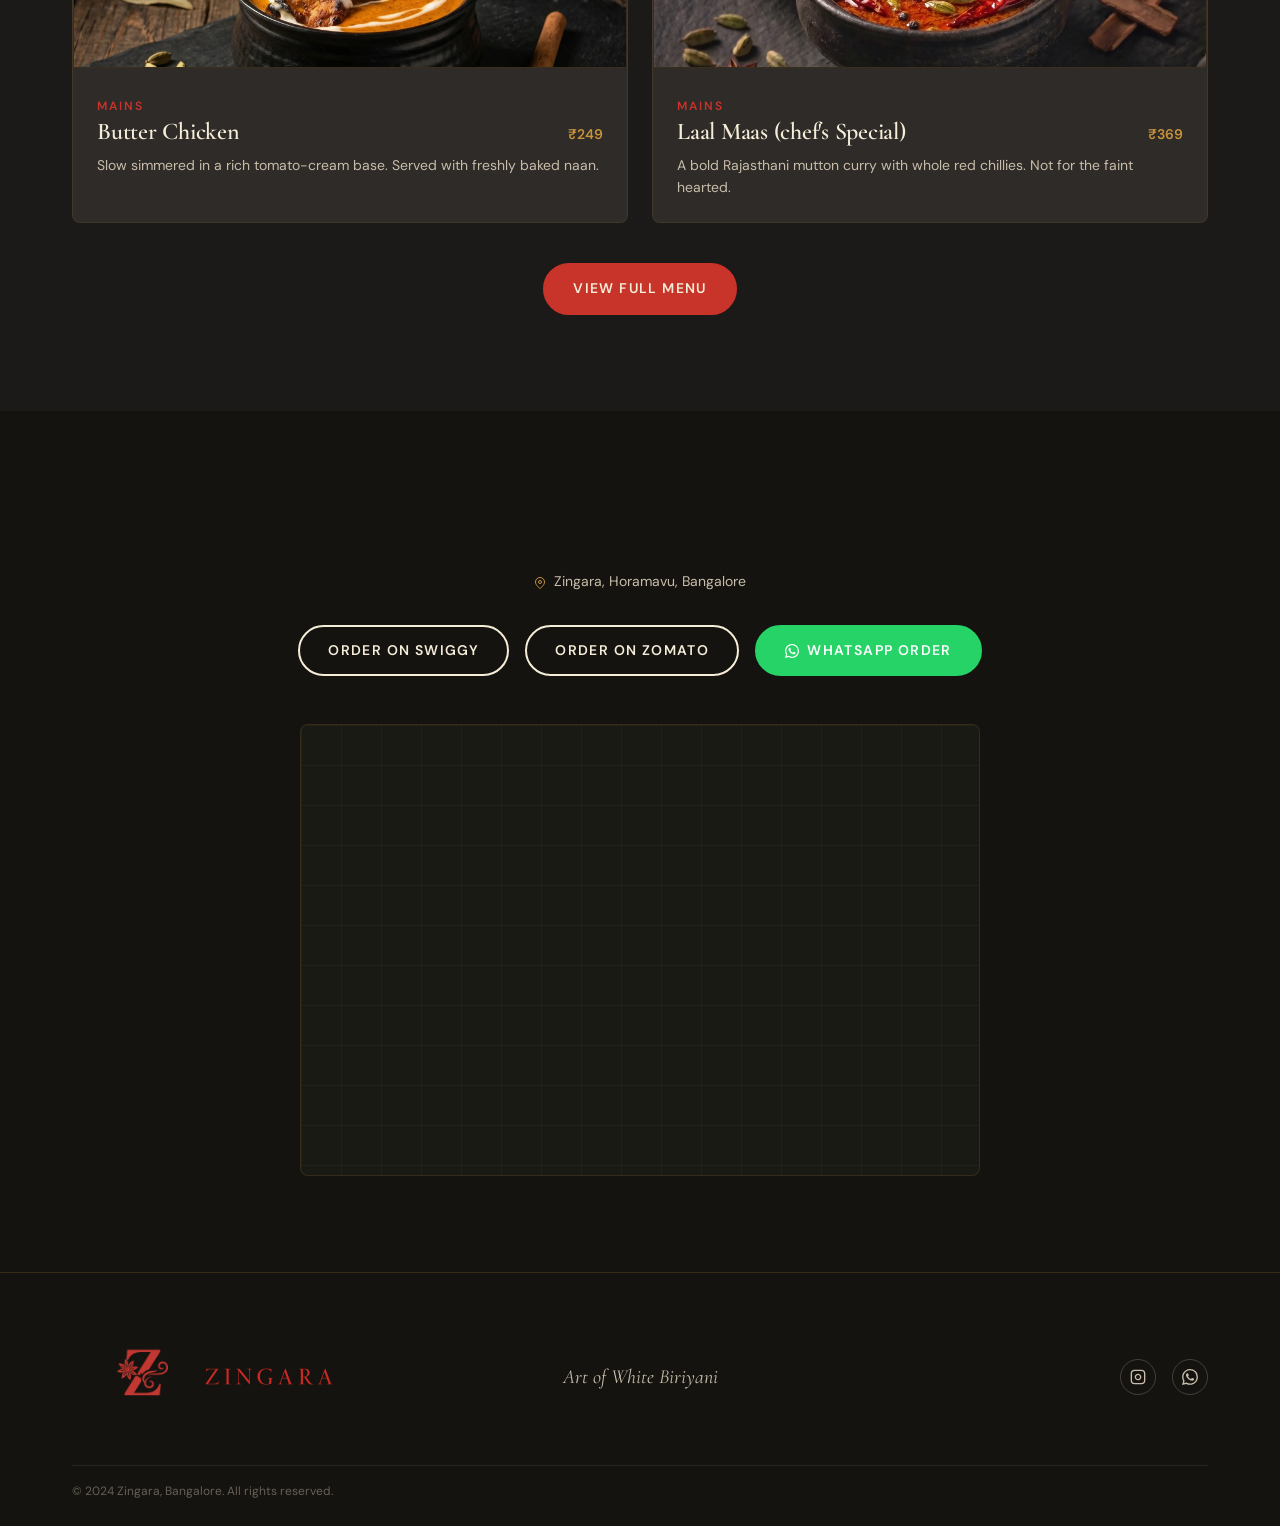
==== commit fa983b2f: "Update Zomato links to the new onelink URL" ====
--- a/index.html
+++ b/index.html
@@ -246,7 +246,7 @@
       <!-- 3 order buttons -->
       <div style="display:flex; justify-content:center; gap:var(--sp-4); flex-wrap:wrap; margin-bottom:var(--sp-12);">
         <a href="https://www.swiggy.com/city/bangalore/zingara-restaurant-ramamurthy-nagar-rest1344305" target="_blank" rel="noopener" class="btn btn--outline">Order on Swiggy</a>
-        <a href="https://www.zomato.com/bangalore/zingara-restaurant-rammurthy-nagar-bangalore" target="_blank" rel="noopener" class="btn btn--outline">Order on Zomato</a>
+        <a href="https://zomato.onelink.me/xqzv/62oqnwk8" target="_blank" rel="noopener" class="btn btn--outline">Order on Zomato</a>
         <a href="https://wa.me/919187103005" target="_blank" rel="noopener" class="btn btn--whatsapp">
           <svg width="14" height="14" viewBox="0 0 24 24" fill="currentColor">
             <path
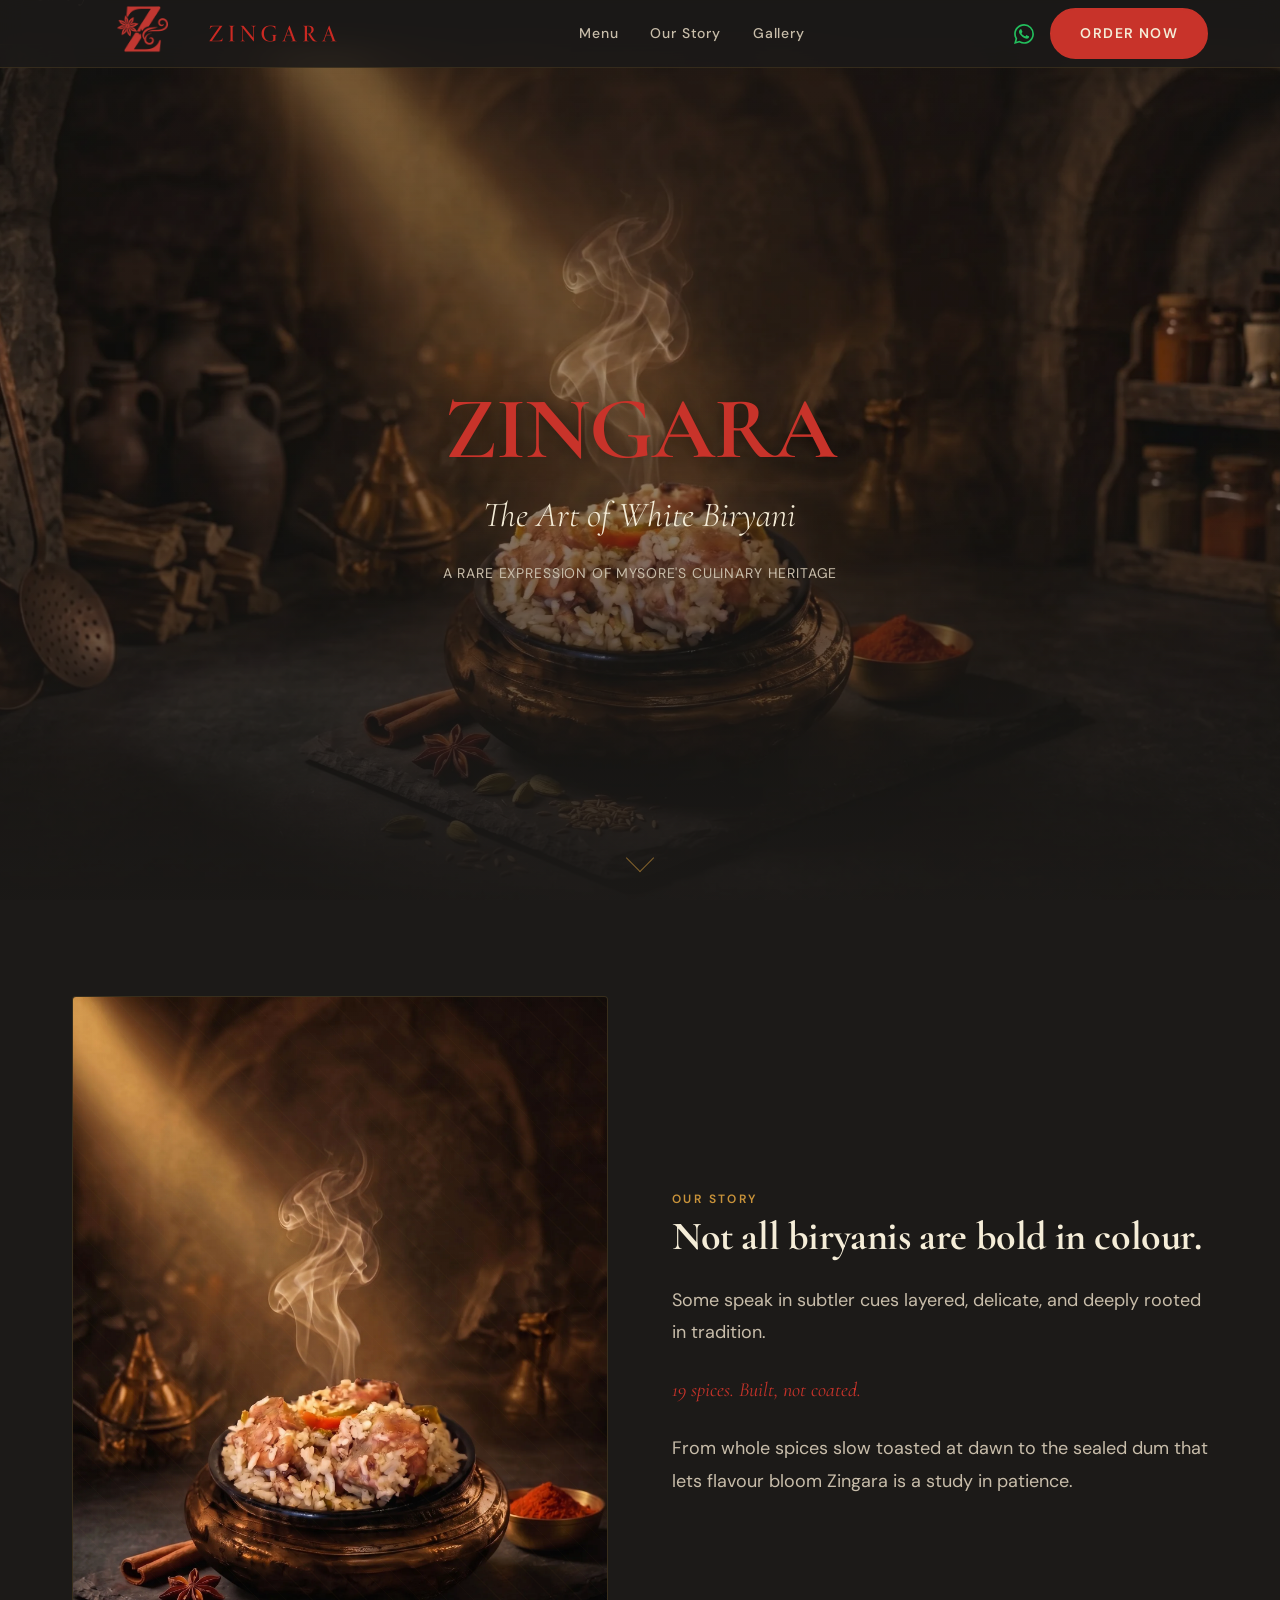
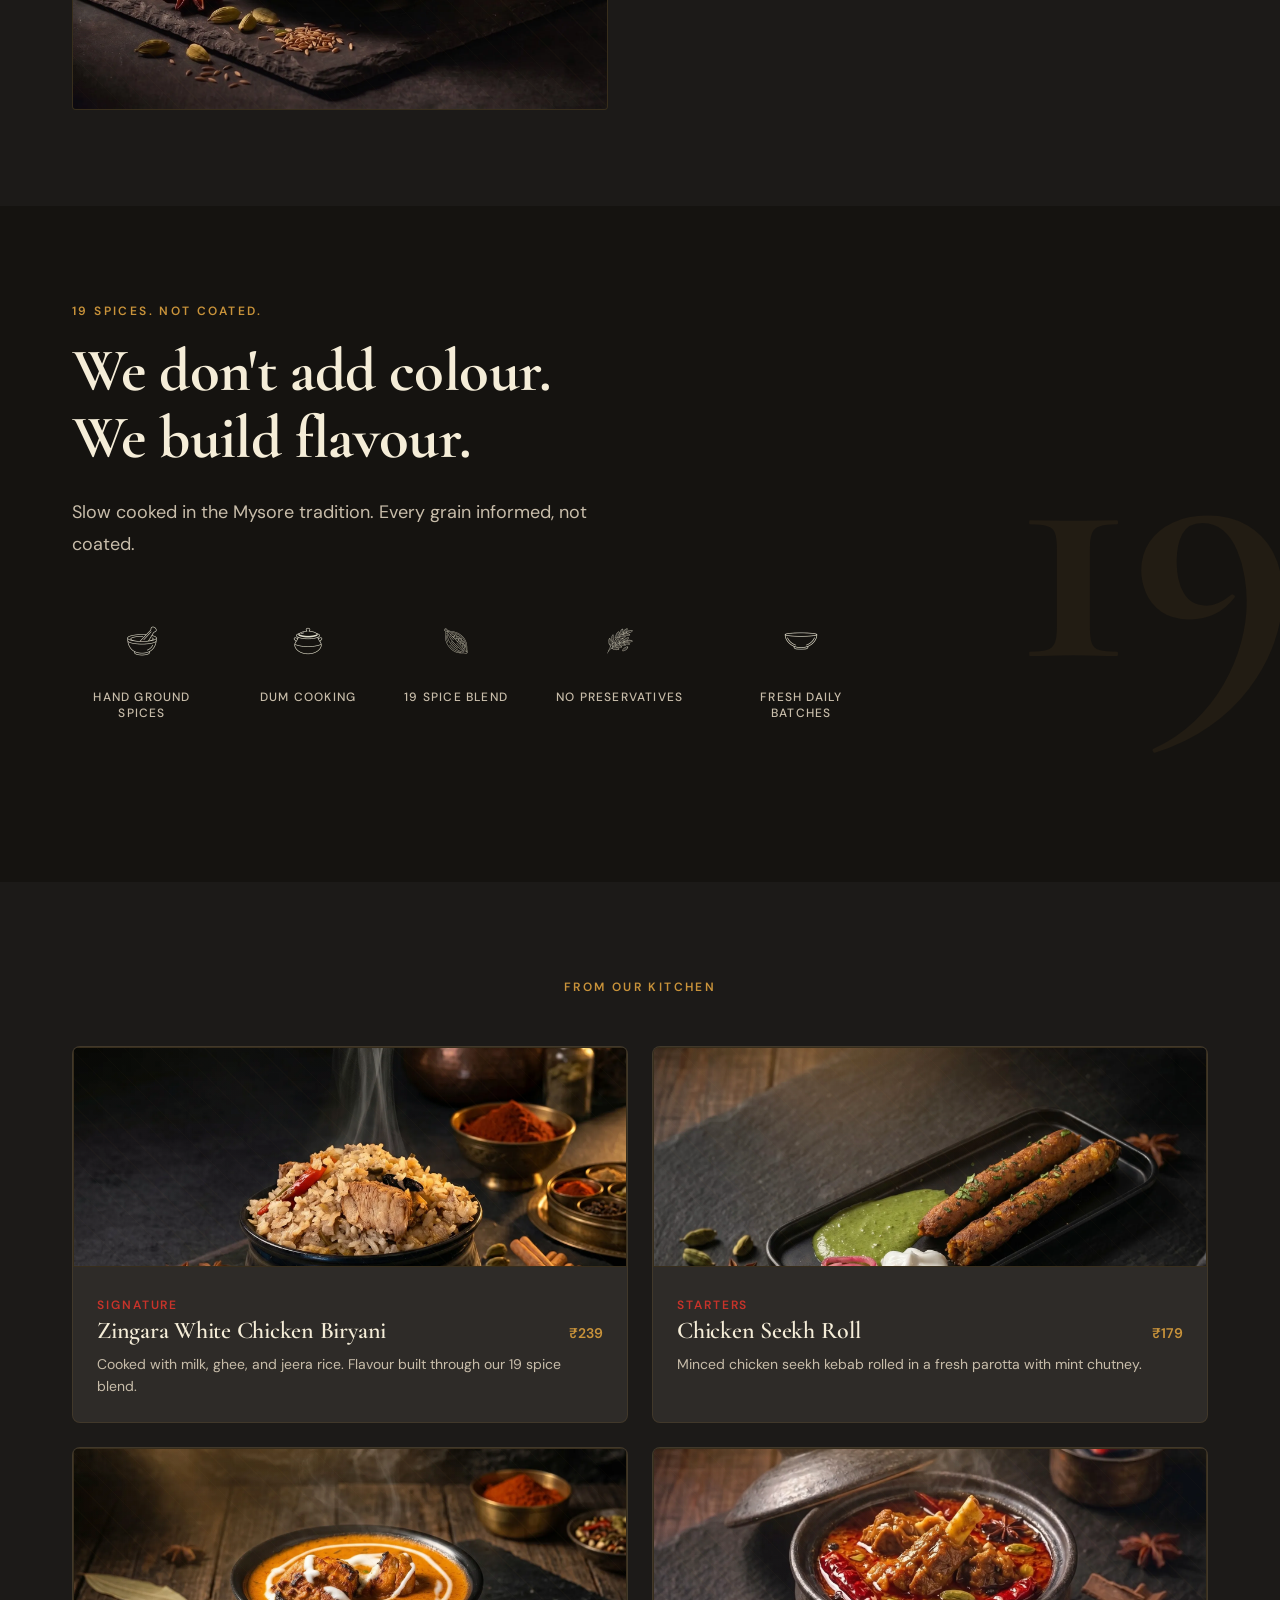
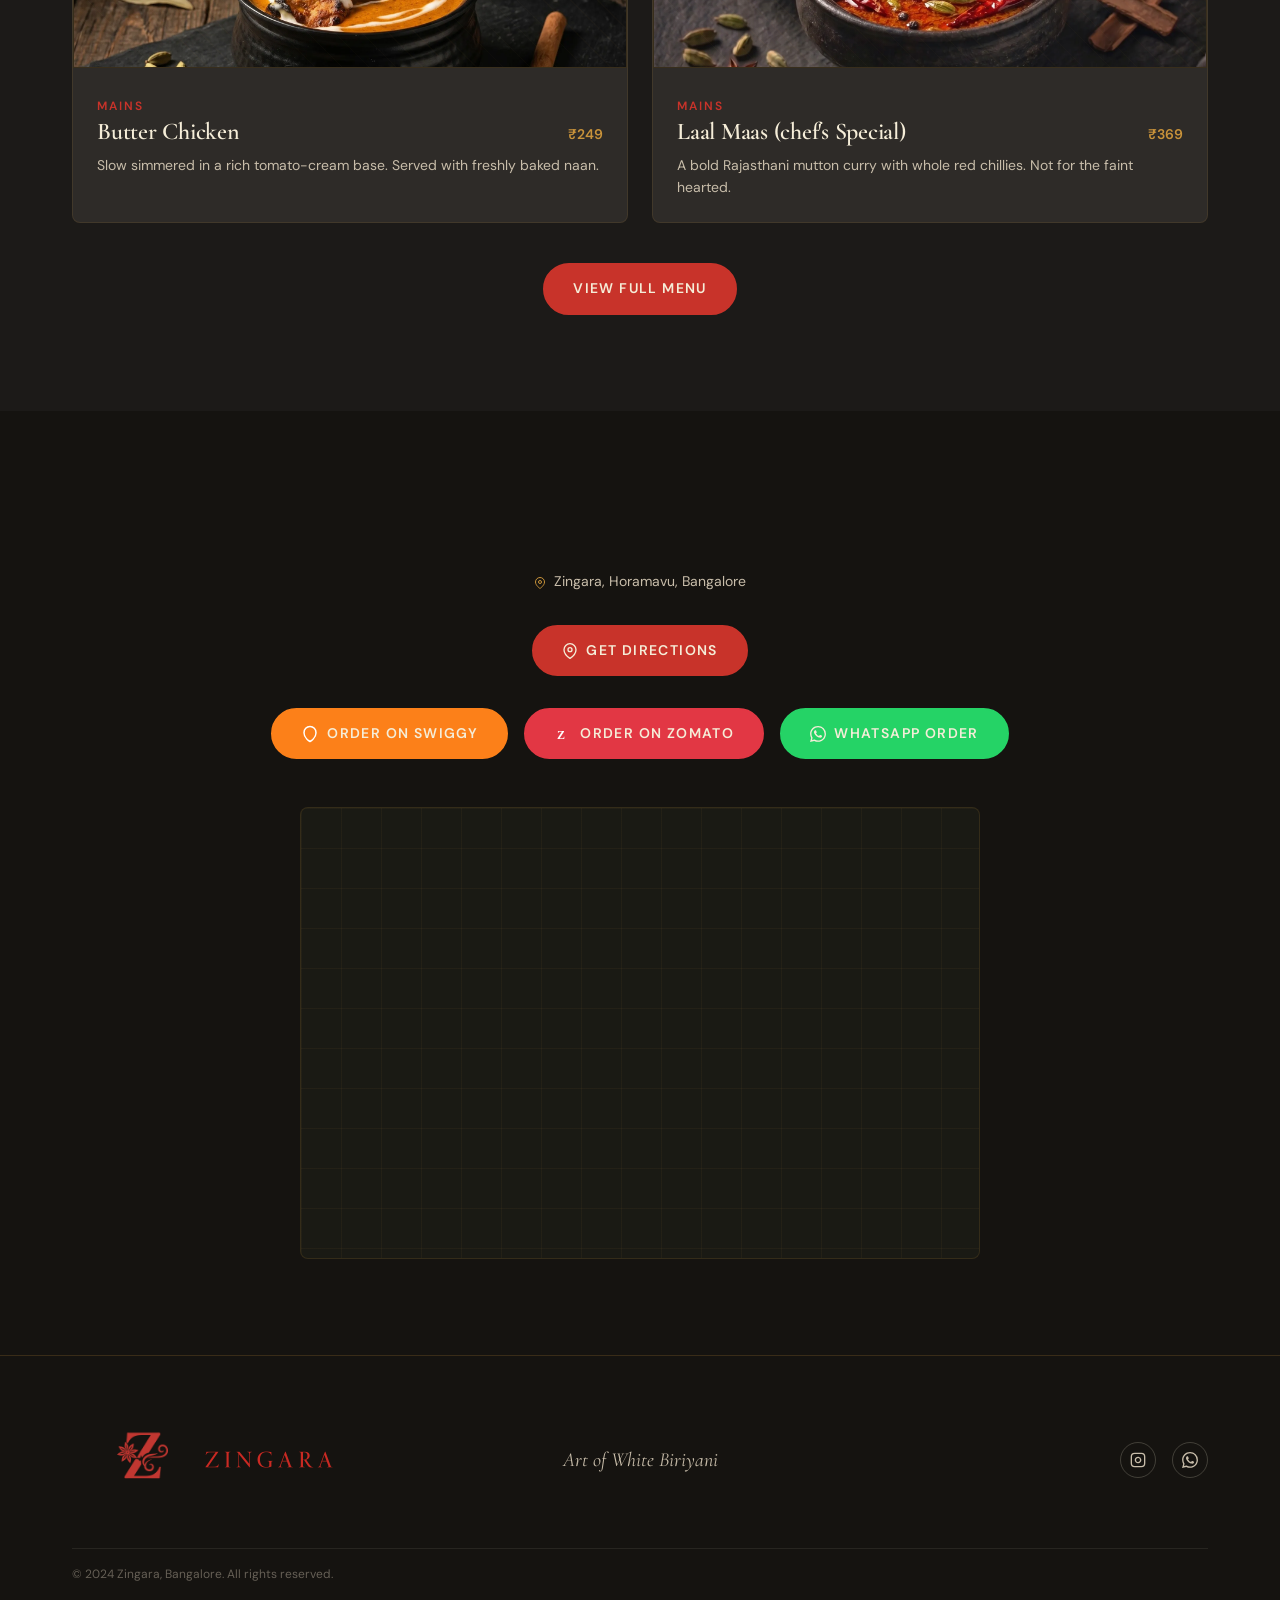
==== commit 78eafaf9: "Global updates: Instagram handle, map interactivity, standardized order buttons, WEBP conversion, an" ====
--- a/index.html
+++ b/index.html
@@ -19,17 +19,17 @@
   <meta property="og:url" content="https://zingarabiryani.in/" />
   <meta property="og:title" content="Zingara The Art of White Biryani | Bengaluru" />
   <meta property="og:description" content="Zingara brings Mysore's finest white biryani to your table. Slow cooked with 19 spices, layered with tradition." />
-  <meta property="og:image" content="https://zingarabiryani.in/images/og-sharing.jpg" />
+  <meta property="og:image" content="https://zingarabiryani.in/images/og-sharing.webp" />
   <meta property="og:image:width" content="1200" />
   <meta property="og:image:height" content="630" />
-  <meta itemprop="image" content="https://zingarabiryani.in/images/og-sharing.jpg" />
+  <meta itemprop="image" content="https://zingarabiryani.in/images/og-sharing.webp" />
 
   <!-- Twitter -->
   <meta property="twitter:card" content="summary_large_image" />
   <meta property="twitter:url" content="https://zingarabiryani.in/" />
   <meta property="twitter:title" content="Zingara The Art of White Biryani | Bengaluru" />
   <meta property="twitter:description" content="Zingara brings Mysore's finest white biryani to your table. Slow cooked with 19 spices, layered with tradition." />
-  <meta property="twitter:image" content="https://zingarabiryani.in/images/og-sharing.jpg" />
+  <meta property="twitter:image" content="https://zingarabiryani.in/images/og-sharing.webp" />
 </head>
 
 <body>
@@ -243,20 +243,39 @@
         <a href="https://maps.app.goo.gl/3eSJgFeEDWq7ZuWv6" target="_blank" rel="noopener" style="color:inherit; text-decoration:none;">Zingara, Horamavu, Bangalore</a>
       </p>
 
+      <div style="margin-bottom:var(--sp-8);">
+        <a href="https://maps.app.goo.gl/3eSJgFeEDWq7ZuWv6" target="_blank" rel="noopener" class="btn btn--primary" style="display:inline-flex; align-items:center; gap:8px;">
+          <svg width="16" height="16" viewBox="0 0 24 24" fill="none" stroke="currentColor" stroke-width="2">
+            <path d="M21 10c0 7-9 13-9 13s-9-6-9-13a9 9 0 0118 0z" />
+            <circle cx="12" cy="10" r="3" />
+          </svg>
+          Get Directions
+        </a>
+      </div>
+
       <!-- 3 order buttons -->
       <div style="display:flex; justify-content:center; gap:var(--sp-4); flex-wrap:wrap; margin-bottom:var(--sp-12);">
-        <a href="https://www.swiggy.com/city/bangalore/zingara-restaurant-ramamurthy-nagar-rest1344305" target="_blank" rel="noopener" class="btn btn--outline">Order on Swiggy</a>
-        <a href="https://zomato.onelink.me/xqzv/62oqnwk8" target="_blank" rel="noopener" class="btn btn--outline">Order on Zomato</a>
-        <a href="https://wa.me/919187103005" target="_blank" rel="noopener" class="btn btn--whatsapp">
-          <svg width="14" height="14" viewBox="0 0 24 24" fill="currentColor">
-            <path
-              d="M17.472 14.382c-.297-.149-1.758-.867-2.03-.967-.273-.099-.471-.148-.67.15-.197.297-.767.966-.94 1.164-.173.199-.347.223-.644.075-.297-.15-1.255-.463-2.39-1.475-.883-.788-1.48-1.761-1.653-2.059-.173-.297-.018-.458.13-.606.134-.133.298-.347.446-.52.149-.174.198-.298.298-.497.099-.198.05-.371-.025-.52-.075-.149-.669-1.612-.916-2.207-.242-.579-.487-.5-.669-.51-.173-.008-.371-.01-.57-.01-.198 0-.52.074-.792.372-.272.297-1.04 1.016-1.04 2.479 0 1.462 1.065 2.875 1.213 3.074.149.198 2.096 3.2 5.077 4.487.709.306 1.262.489 1.694.625.712.227 1.36.195 1.871.118.571-.085 1.758-.719 2.006-1.413.248-.694.248-1.289.173-1.413-.074-.124-.272-.198-.57-.347m-5.421 7.403h-.004a9.87 9.87 0 01-5.031-1.378l-.361-.214-3.741.982.998-3.648-.235-.374a9.86 9.86 0 01-1.51-5.26c.001-5.45 4.436-9.884 9.888-9.884 2.64 0 5.122 1.03 6.988 2.898a9.825 9.825 0 012.893 6.994c-.003 5.45-4.437 9.884-9.885 9.884m8.413-18.297A11.815 11.815 0 0012.05 0C5.495 0 .16 5.335.157 11.892c0 2.096.547 4.142 1.588 5.945L.057 24l6.305-1.654a11.882 11.882 0 005.683 1.448h.005c6.554 0 11.89-5.335 11.893-11.893a11.821 11.821 0 00-3.48-8.413z" />
+        <a href="https://www.swiggy.com/city/bangalore/zingara-restaurant-ramamurthy-nagar-rest1344305" target="_blank" rel="noopener" class="btn btn--primary" style="background:#FC8019; border-color:#FC8019; display:inline-flex; align-items:center; gap:8px;">
+          <svg width="18" height="18" viewBox="0 0 24 24" fill="none" stroke="white" stroke-width="2">
+            <path d="M12 22s-8-4.5-8-11.8A8 8 0 0112 2a8 8 0 018 8.2c0 7.3-8 11.8-8 11.8z" />
+          </svg>
+          Order on Swiggy
+        </a>
+        <a href="https://zomato.onelink.me/xqzv/62oqnwk8" target="_blank" rel="noopener" class="btn btn--primary" style="background:#E23744; border-color:#E23744; display:inline-flex; align-items:center; gap:8px;">
+          <svg width="18" height="18" viewBox="0 0 24 24" fill="white"><text x="4" y="18" font-size="16" font-weight="bold" font-family="serif">Z</text></svg>
+          Order on Zomato
+        </a>
+        <a href="https://wa.me/919187103005" target="_blank" rel="noopener" class="btn btn--primary" style="background:#25D366; border-color:#25D366; display:inline-flex; align-items:center; gap:8px;">
+          <svg width="16" height="16" viewBox="0 0 24 24" fill="currentColor">
+            <path d="M17.472 14.382c-.297-.149-1.758-.867-2.03-.967-.273-.099-.471-.148-.67.15-.197.297-.767.966-.94 1.164-.173.199-.347.223-.644.075-.297-.15-1.255-.463-2.39-1.475-.883-.788-1.48-1.761-1.653-2.059-.173-.297-.018-.458.13-.606.134-.133.298-.347.446-.52.149-.174.198-.298.298-.497.099-.198.05-.371-.025-.52-.075-.149-.669-1.612-.916-2.207-.242-.579-.487-.5-.669-.51-.173-.008-.371-.01-.57-.01-.198 0-.52.074-.792.372-.272.297-1.04 1.016-1.04 2.479 0 1.462 1.065 2.875 1.213 3.074.149.198 2.096 3.2 5.077 4.487.709.306 1.262.489 1.694.625.712.227 1.36.195 1.871.118.571-.085 1.758-.719 2.006-1.413.248-.694.248-1.289.173-1.413-.074-.124-.272-.198-.57-.347m-5.421 7.403h-.004a9.87 9.87 0 01-5.031-1.378l-.361-.214-3.741.982.998-3.648-.235-.374a9.86 9.86 0 01-1.51-5.26c.001-5.45 4.436-9.884 9.888-9.884 2.64 0 5.122 1.03 6.988 2.898a9.825 9.825 0 012.893 6.994c-.003 5.45-4.437 9.884-9.885 9.884m8.413-18.297A11.815 11.815 0 0012.05 0C5.495 0 .16 5.335.157 11.892c0 2.096.547 4.142 1.588 5.945L.057 24l6.305-1.654a11.882 11.882 0 005.683 1.448h.005c6.554 0 11.89-5.335 11.893-11.893a11.821 11.821 0 00-3.48-8.413z" />
           </svg>
           WhatsApp Order
         </a>
       </div>
 
-      <div class="map-ph reveal" style="max-width:680px; margin-inline:auto; min-height:450px; overflow:hidden;">
+      <div class="map-ph reveal" style="max-width:680px; margin-inline:auto; min-height:450px; overflow:hidden; position:relative;">
+        <a href="https://maps.app.goo.gl/3eSJgFeEDWq7ZuWv6" target="_blank" rel="noopener" aria-label="Open in Google Maps" 
+           style="position:absolute; inset:0; z-index:10; cursor:pointer;"></a>
         <iframe src="https://www.google.com/maps/embed?pb=!1m14!1m8!1m3!1d15548.814031542144!2d77.6703877!3d13.0227087!3m2!1i1024!2i768!4f13.1!3m3!1m2!1s0x3bae11632ad1b0df%3A0xc91356e6e12ddb36!2sZINGARA%20RESTAURANT!5e0!3m2!1sen!2sin!4v1777971311608!5m2!1sen!2sin" width="100%" height="450" style="border:0;" allowfullscreen="" loading="lazy" referrerpolicy="no-referrer-when-downgrade"></iframe>
       </div>
     </div>
@@ -282,7 +301,7 @@
 
         <div style="flex: 1; display: flex; justify-content: flex-end;">
           <div class="footer__social">
-            <a href="https://instagram.com/zingara_biryani" target="_blank" rel="noopener" aria-label="Instagram">
+            <a href="https://www.instagram.com/zingararestaurant_/" target="_blank" rel="noopener" aria-label="Instagram">
               <svg width="16" height="16" viewBox="0 0 24 24" fill="none" stroke="currentColor" stroke-width="2">
                 <rect x="2" y="2" width="20" height="20" rx="5" ry="5" />
                 <path d="M16 11.37A4 4 0 1112.63 8 4 4 0 0116 11.37z" />
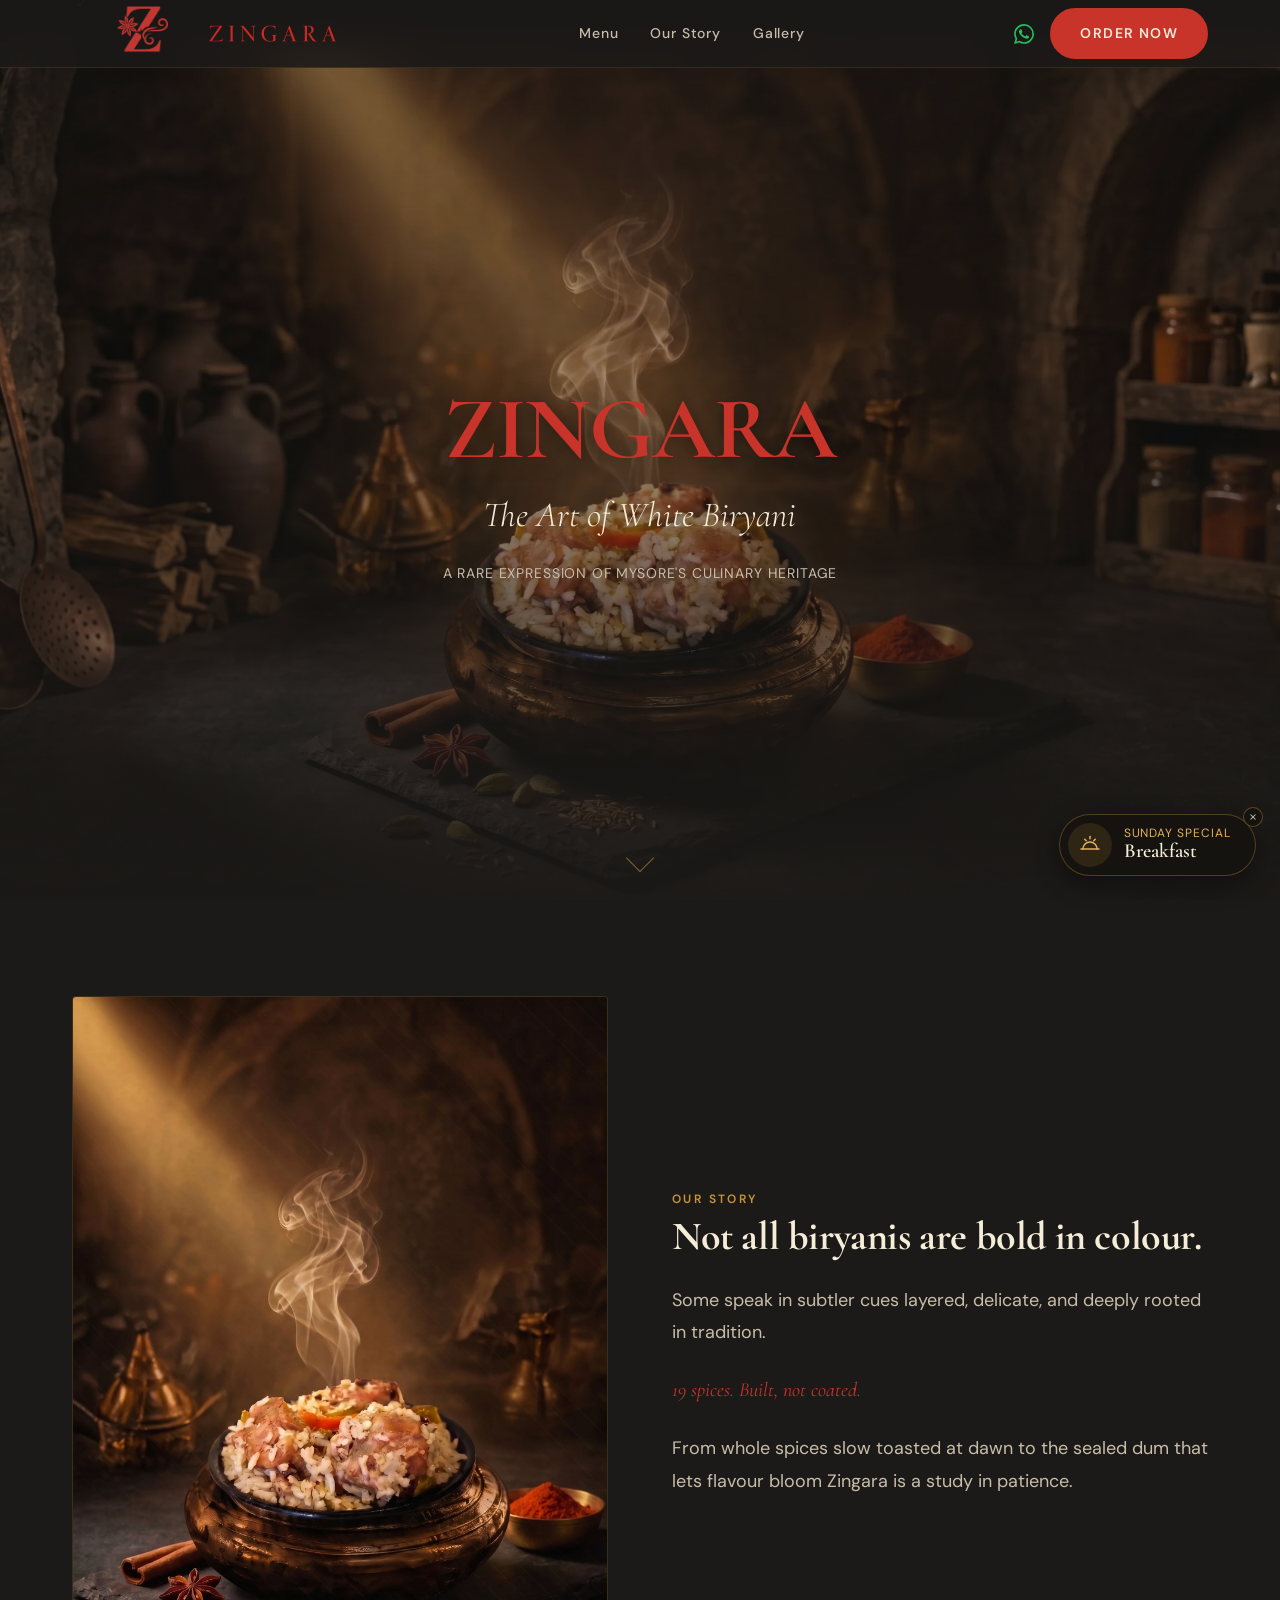
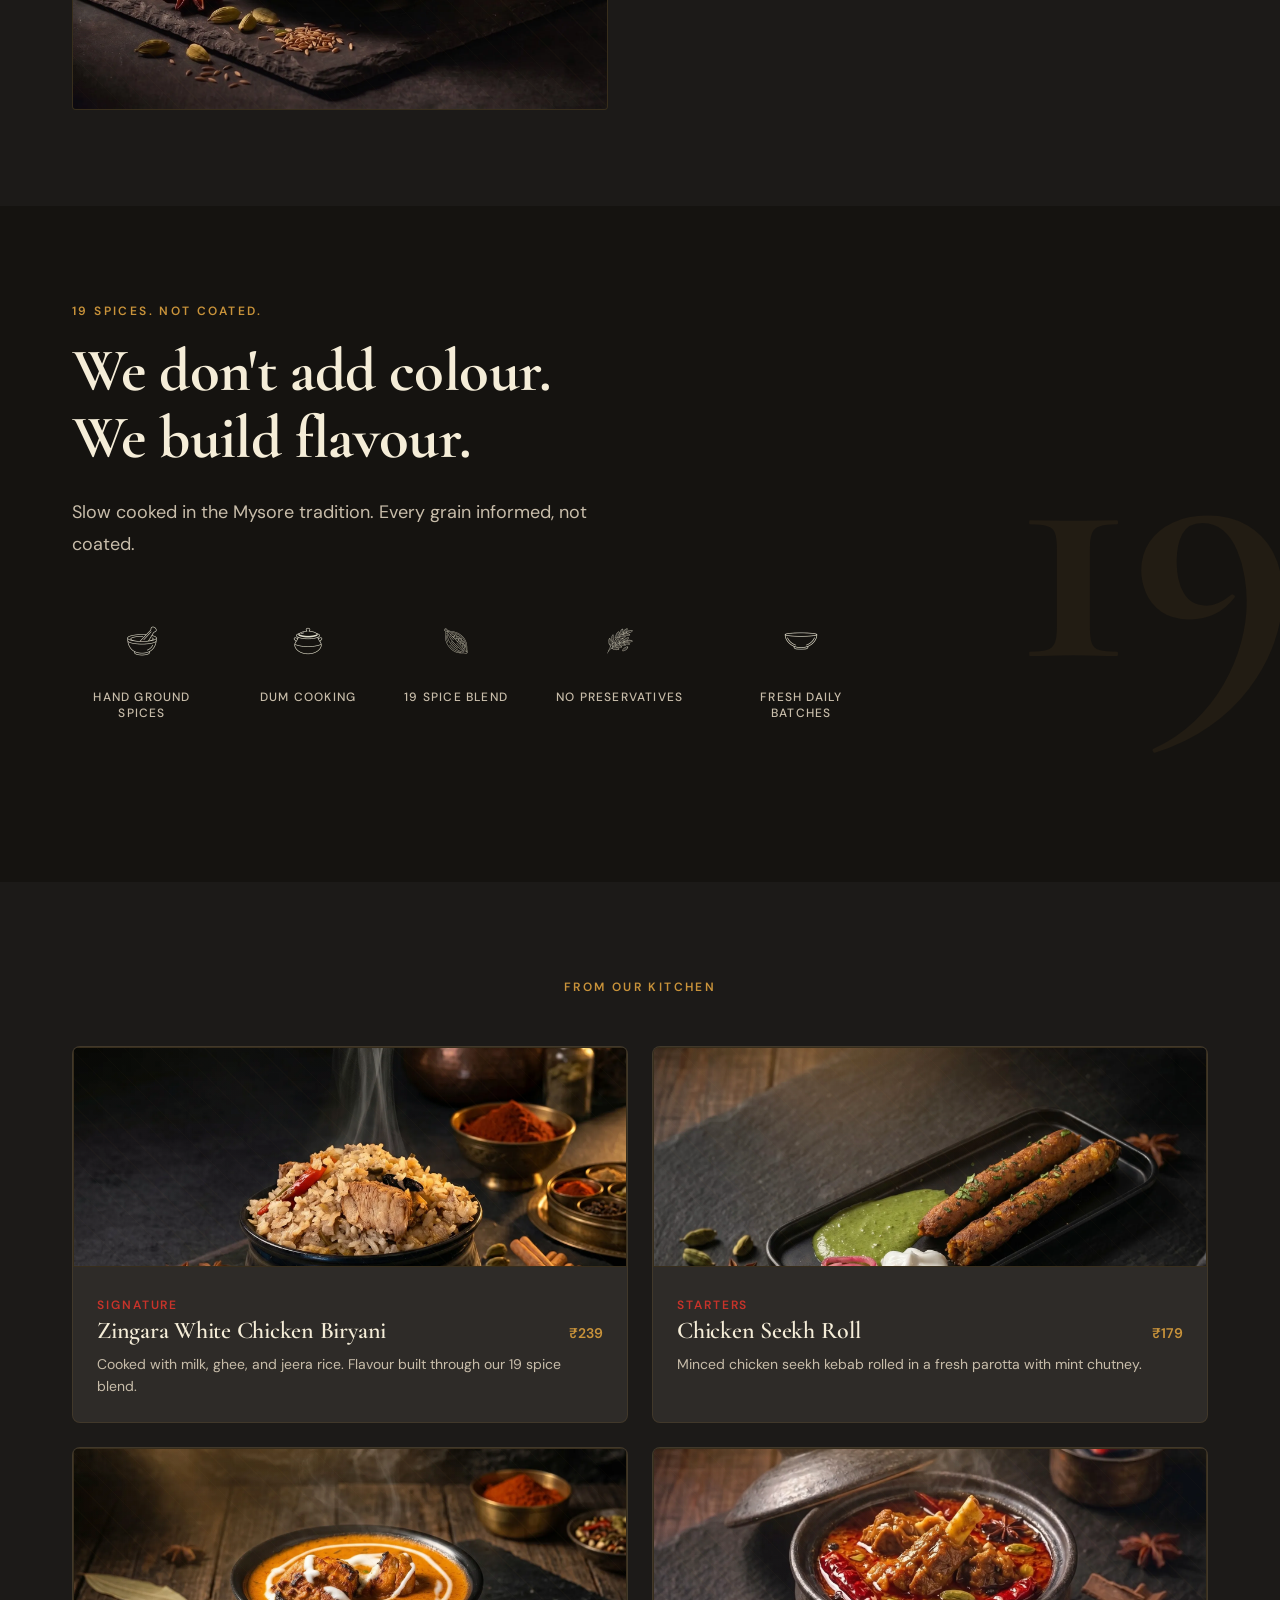
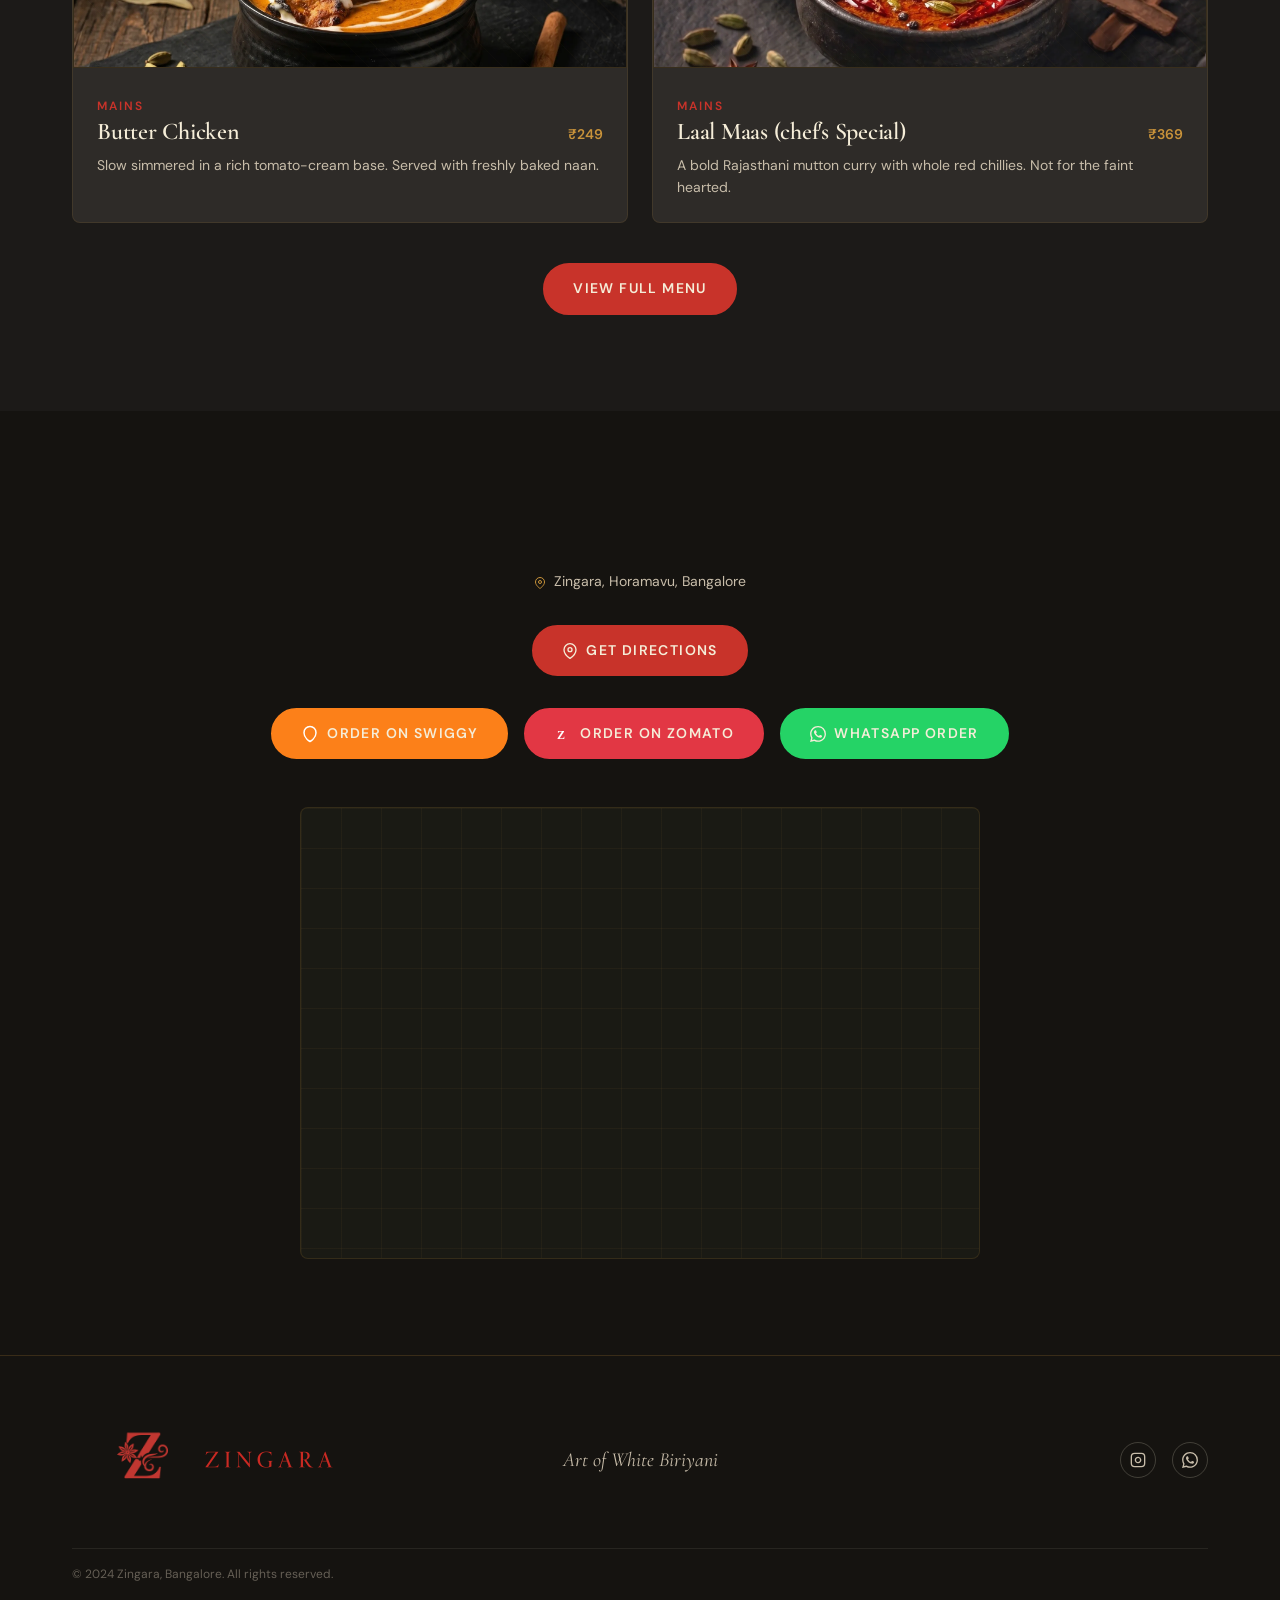
==== commit d7381b55: "Add floating Sunday Special Breakfast badge to homepage Persistent bottom-right badge with a custom " ====
--- a/index.html
+++ b/index.html
@@ -324,6 +324,42 @@
     </div>
   </footer>
 
+  <!-- ============================================================ BREAKFAST FLOATING BADGE -->
+  <div class="breakfast-badge" id="breakfastBadge">
+    <button class="breakfast-badge__close" id="breakfastBadgeClose" aria-label="Dismiss">
+      <svg width="10" height="10" viewBox="0 0 24 24" fill="none" stroke="currentColor" stroke-width="2.5">
+        <line x1="18" y1="6" x2="6" y2="18" />
+        <line x1="6" y1="6" x2="18" y2="18" />
+      </svg>
+    </button>
+    <button class="breakfast-badge__trigger" id="breakfastBadgeTrigger" aria-label="View Sunday Special Breakfast menu">
+      <span class="breakfast-badge__icon">
+        <svg width="24" height="24" viewBox="0 0 24 24" fill="none" stroke="currentColor" stroke-width="1.5" stroke-linecap="round">
+          <path d="M12 3.5v2.3" />
+          <path d="M6.7 6.2l1.5 1.5" />
+          <path d="M17.3 6.2l-1.5 1.5" />
+          <path d="M5 16a7 7 0 0114 0" />
+          <path d="M3 16h18" />
+        </svg>
+      </span>
+      <span class="breakfast-badge__text">
+        <span class="breakfast-badge__eyebrow">Sunday Special</span>
+        <span class="breakfast-badge__title">Breakfast</span>
+      </span>
+    </button>
+  </div>
+
+  <!-- BREAKFAST MENU LIGHTBOX -->
+  <div class="lightbox" id="breakfastLightbox">
+    <button class="lightbox__close" id="breakfastLightboxClose" aria-label="Close">
+      <svg width="16" height="16" viewBox="0 0 24 24" fill="none" stroke="currentColor" stroke-width="2">
+        <line x1="18" y1="6" x2="6" y2="18" />
+        <line x1="6" y1="6" x2="18" y2="18" />
+      </svg>
+    </button>
+    <img src="images/sunday-breakfast-menu.png" alt="Zingara Sunday Special Breakfast Menu" class="lightbox__img" />
+  </div>
+
   <script src="js/main.js"></script>
 </body>
 
--- a/css/styles.css
+++ b/css/styles.css
@@ -1855,4 +1855,189 @@
 .reveal.visible {
   opacity: 1;
   transform: translateY(0);
+}
+
+/* ---------- BREAKFAST FLOATING BADGE ---------- */
+.breakfast-badge {
+  position: fixed;
+  right: var(--sp-6);
+  bottom: var(--sp-6);
+  z-index: 90;
+  display: flex;
+  align-items: center;
+  background: rgba(21, 19, 16, 0.92);
+  border: 1px solid rgba(201, 147, 58, 0.35);
+  border-radius: var(--radius-pill);
+  box-shadow: 0 8px 24px rgba(0, 0, 0, 0.4);
+  backdrop-filter: blur(8px);
+  -webkit-backdrop-filter: blur(8px);
+  padding: var(--sp-2);
+  padding-right: var(--sp-6);
+  gap: var(--sp-3);
+  transition: padding var(--transition-slow), gap var(--transition-slow), transform var(--transition), border-color var(--transition);
+  animation: breakfast-badge-in 0.5s ease-out 1s both;
+}
+
+.breakfast-badge:hover {
+  transform: translateY(-2px);
+  border-color: rgba(201, 147, 58, 0.6);
+}
+
+.breakfast-badge.is-collapsed {
+  padding-right: var(--sp-2);
+  gap: 0;
+}
+
+.breakfast-badge.is-collapsed .breakfast-badge__text {
+  opacity: 0;
+  width: 0;
+  margin: 0;
+  pointer-events: none;
+}
+
+.breakfast-badge.is-collapsed .breakfast-badge__close {
+  opacity: 0;
+  visibility: hidden;
+  pointer-events: none;
+}
+
+.breakfast-badge__trigger {
+  display: flex;
+  align-items: center;
+  gap: var(--sp-3);
+  background: none;
+  border: none;
+  cursor: pointer;
+  color: var(--color-cream);
+  padding: 0;
+}
+
+.breakfast-badge__icon {
+  flex-shrink: 0;
+  width: 2.75rem;
+  height: 2.75rem;
+  border-radius: 50%;
+  background: rgba(201, 147, 58, 0.14);
+  color: var(--color-gold-light);
+  display: flex;
+  align-items: center;
+  justify-content: center;
+}
+
+.breakfast-badge__text {
+  display: flex;
+  flex-direction: column;
+  text-align: left;
+  line-height: 1.15;
+  white-space: nowrap;
+  overflow: hidden;
+  transition: opacity var(--transition), width var(--transition-slow);
+}
+
+.breakfast-badge__eyebrow {
+  font-family: var(--font-sans);
+  font-size: var(--fs-xs);
+  letter-spacing: 0.08em;
+  text-transform: uppercase;
+  color: var(--color-gold-light);
+}
+
+.breakfast-badge__title {
+  font-family: var(--font-serif);
+  font-size: var(--fs-lg);
+  font-weight: 600;
+  color: var(--color-cream);
+}
+
+.breakfast-badge__close {
+  position: absolute;
+  top: -8px;
+  right: -8px;
+  width: 20px;
+  height: 20px;
+  border-radius: 50%;
+  background: var(--color-charcoal-dark);
+  border: 1px solid rgba(201, 147, 58, 0.4);
+  color: var(--color-cream-muted);
+  display: flex;
+  align-items: center;
+  justify-content: center;
+  cursor: pointer;
+  transition: opacity var(--transition), color var(--transition), border-color var(--transition);
+}
+
+.breakfast-badge__close:hover {
+  color: var(--color-cream);
+  border-color: var(--color-gold);
+}
+
+@keyframes breakfast-badge-in {
+  from {
+    opacity: 0;
+    transform: translateY(16px);
+  }
+
+  to {
+    opacity: 1;
+    transform: translateY(0);
+  }
+}
+
+@media (max-width: 640px) {
+  .breakfast-badge {
+    right: var(--sp-4);
+    bottom: var(--sp-4);
+  }
+
+  .breakfast-badge__title {
+    font-size: var(--fs-base);
+  }
+}
+
+/* ---------- BREAKFAST MENU LIGHTBOX ---------- */
+.lightbox {
+  position: fixed;
+  inset: 0;
+  z-index: 200;
+  background: rgba(10, 9, 8, 0.92);
+  display: flex;
+  align-items: center;
+  justify-content: center;
+  padding: var(--sp-8);
+  opacity: 0;
+  visibility: hidden;
+  transition: opacity var(--transition);
+}
+
+.lightbox.open {
+  opacity: 1;
+  visibility: visible;
+}
+
+.lightbox__img {
+  max-width: min(90vw, 480px);
+  max-height: 90vh;
+  border-radius: var(--radius-md);
+  box-shadow: 0 20px 60px rgba(0, 0, 0, 0.6);
+}
+
+.lightbox__close {
+  position: absolute;
+  top: var(--sp-6);
+  right: var(--sp-6);
+  width: 40px;
+  height: 40px;
+  border-radius: 50%;
+  background: rgba(28, 26, 24, 0.85);
+  border: 1px solid rgba(201, 147, 58, 0.3);
+  color: var(--color-cream);
+  display: flex;
+  align-items: center;
+  justify-content: center;
+  cursor: pointer;
+  transition: border-color var(--transition);
+}
+
+.lightbox__close:hover {
+  border-color: var(--color-gold);
 }
